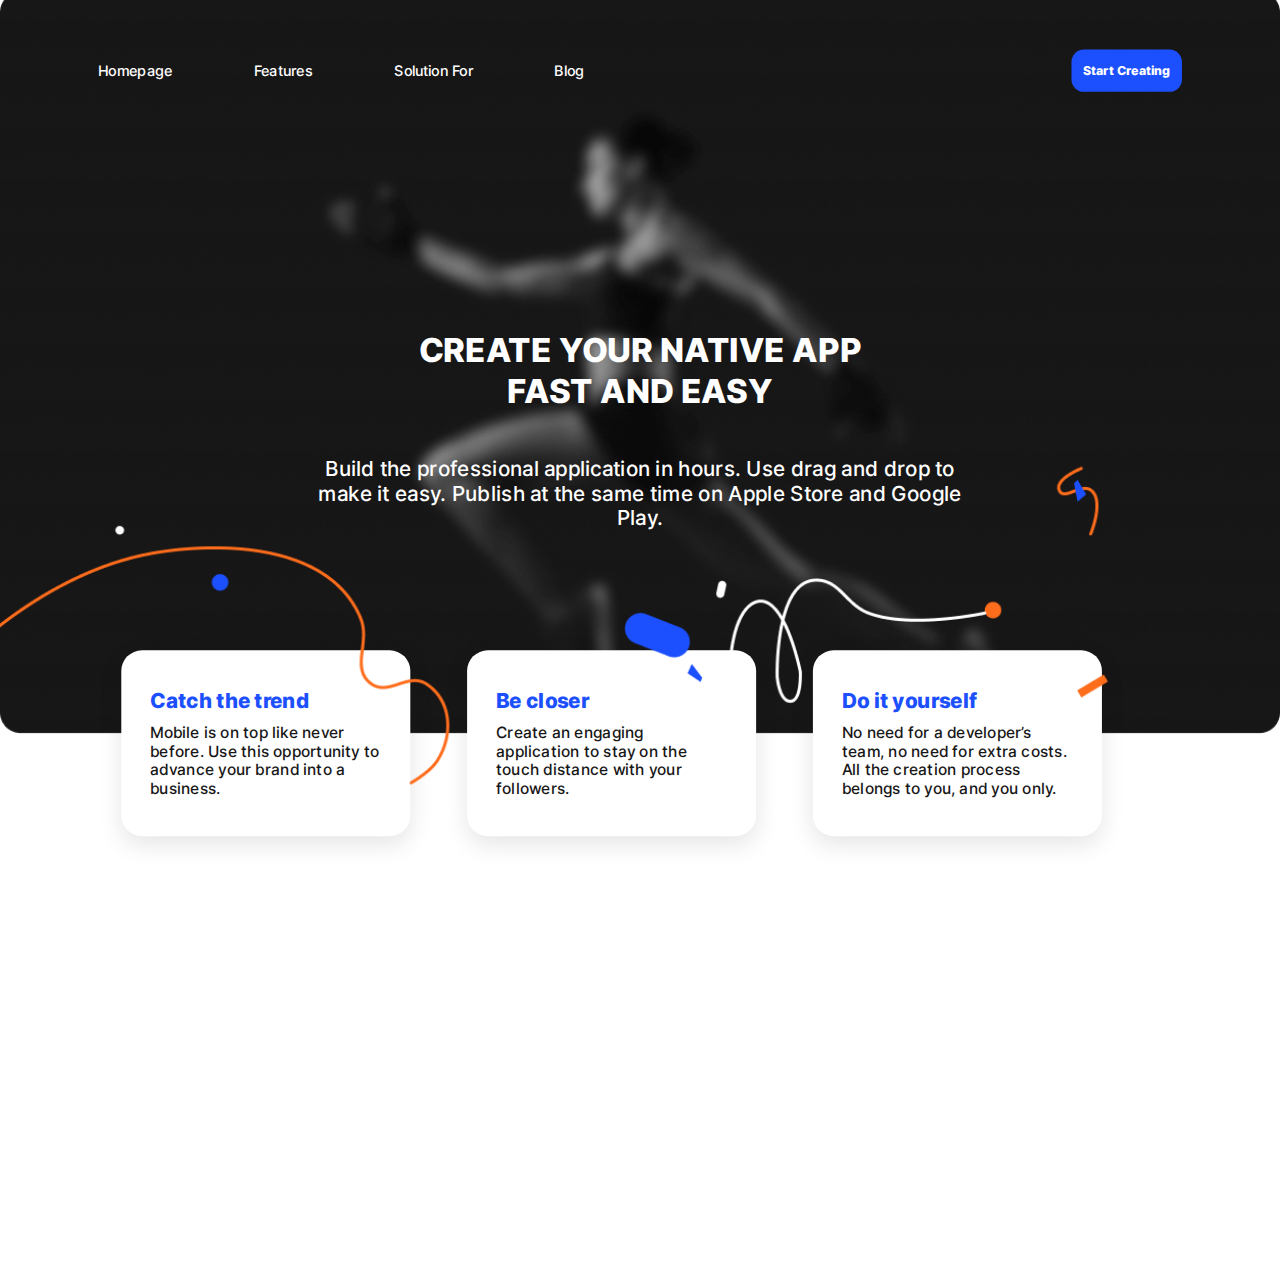
==== appBuilder.html @ da3febc2 "sss" ====
<!DOCTYPE html>
<html lang="en">
<head>
    <meta charset="UTF-8">
    <meta http-equiv="X-UA-Compatible" content="IE=edge">
    <meta name="viewport" content="initial-scale=1, maximum-scale=1, user-scalable=no">
    <link rel="stylesheet" href="style/reset.css">
    <link rel="stylesheet" href="style/style.css">
    <title>Create your presence</title>
</head>
<body class="body">
    <div class="wrapper">
        <header class="headerBuilder">
            <ul>
                <li>
                    <a href="#">Homepage</a>
                </li>
                <li>
                    <a href="#">Features</a>
                </li>
                <li>
                    <a href="#">Solution For</a>
                </li>
                <li>
                    <a href="#">Blog</a>
                </li>
            </ul>
            <button>Start Creating</button>
        </header><!--Hader-->

        <div class="bunnerBuilder">
            <div class="wrapperContainer">
                <h1>Create your native app fast and easy</h1>
                <p>Build the professional application in hours. Use drag and drop to make it easy. Publish at the same time on Apple Store and Google Play.</p>
                <div class="bunnerPosition">
                        <div class="bunnerPositionContainer">
                            <h3>Catch the trend</h3>
                            <p>Mobile is on top like never before. Use this opportunity to advance your brand into
                            a business.</p>
                        </div>

                        <div class="bunnerPositionContainer">
                            <h3>Be closer</h3>
                            <p>Create an engaging application to stay on the touch distance with your followers.</p>
                        </div>

                        <div class="bunnerPositionContainer">
                            <h3>Do it yourself</h3>
                            <p>No need for a developer’s team, no need for extra costs. All the creation process belongs to you, and you only.</p>
                        </div>
                </div>
            </div>
        </div><!--Bunner-->

    </div>


    <script src="https://cdnjs.cloudflare.com/ajax/libs/jquery/3.6.0/jquery.min.js" ></script>
    <script>
        if ($(window).width() > 768) {
            $(window).resize(function () {
                calculateNewScale();
            });
            calculateNewScale();
            function calculateNewScale() {
                var percentageOn1 = $(window).width() / 1240;
                $(".wrapper").css({
                    "-moz-transform": "scale(" + percentageOn1 + ")",
                    "-webkit-transform": "scale(" + percentageOn1 + ")",
                    transform: "scale(" + percentageOn1 + ")",
                    "transform-origin": "left top",
                });
            }
        }

        if ($(window).width() < 768) {
        $(window).resize(function () {
            calculateNewScale();
        });
        calculateNewScale();
        function calculateNewScale() {
            var percentageOn1 = $(window).width() / 768;
            $(".wrapper").css({
                "-moz-transform": "scale(" + percentageOn1 + ")",
                "-webkit-transform": "scale(" + percentageOn1 + ")",
                transform: "scale(" + percentageOn1 + ")",
                "transform-origin": "left top",
            });
        }
        }
    </script>
</body>
</html>
---- style/style.css ----
@font-face {
  font-family: "Inter-Regular";
  src: url("../fonts/Inter-Regular.woff") format("woff"), url("../fonts/Inter-Regular.woff2") format("woff2"), url("../fonts/Inter-Regular.otf") format("opentype");
  font-weight: 400;
  font-style: normal;
}
@font-face {
  font-family: "Inter-Medium";
  src: url("../fonts/Inter-Medium.woff") format("woff"), url("../fonts/Inter-Medium.woff2") format("woff2"), url("../fonts/Inter-Medium.otf") format("opentype");
  font-weight: 500;
  font-style: normal;
}
@font-face {
  font-family: "Inter-ExtraBold";
  src: url("../fonts/Inter-ExtraBold.woff") format("woff"), url("../fonts/Inter-ExtraBold.woff2") format("woff2"), url("../fonts/Inter-ExtraBold.otf") format("opentype");
  font-weight: 800;
  font-style: normal;
}
.bodyActive {
  overflow: hidden;
}

.wrapper {
  width: 1240px;
  height: 1240px;
  position: relative;
}
@media (max-width: 768px) {
  .wrapper {
    width: 768px;
    height: 768px;
  }
  .wrapper .wrapperContainer {
    max-width: 90%;
    margin: 0 auto;
  }
}

.wrapperContainer {
  max-width: 1050px;
  margin: 0 auto;
}

.footer {
  padding: 25px 0;
  width: 100%;
  background: #DFE6FF;
  border-radius: 24px;
  box-sizing: border-box;
}
.footer ul {
  display: flex;
  align-items: center;
}
.footer ul li {
  margin-right: 79px;
}
.footer ul li a {
  font-family: "Inter-Medium";
  font-size: 14px;
  line-height: 17px;
  color: #181717;
  text-decoration: none;
}

@media (max-width: 768px) {
  .footer ul li {
    margin-right: 30px;
  }
  .footer ul li a {
    font-size: 32px;
    line-height: 39px;
  }
}
@media (max-width: 576px) {
  .footer {
    height: 100px;
    padding: 16px;
  }
}
header {
  position: absolute;
  top: 48px;
  left: 50%;
  transform: translateX(-50%);
  display: flex;
  align-items: center;
  justify-content: space-between;
  z-index: 20;
  width: 1050px;
  max-width: 1050px;
  min-width: 1050px;
}
header ul {
  display: flex;
  align-items: center;
}
header ul li {
  margin-right: 79px;
}
header ul li:nth-last-child(1) {
  margin-right: 0;
}
header ul li a {
  font-family: "Inter-Medium";
  font-size: 14px;
  line-height: 17px;
  color: #FFFFFF;
  text-decoration: none;
}
header button {
  font-family: "Inter-ExtraBold";
  font-size: 12px;
  line-height: 15px;
  color: #FFFFFF;
  background: #1C50FE;
  border-radius: 12px;
  padding: 13px 11px;
  border: none;
}

@media (max-width: 768px) {
  header {
    width: 100%;
    max-width: 90%;
    min-width: 90%;
  }
  header ul li {
    margin-right: 20px;
  }
  header ul li a {
    font-size: 22px;
    line-height: 25px;
  }
}
@media (max-width: 576px) {
  header button {
    font-size: 28px;
    line-height: 32px;
  }
}
.bunner {
  padding: 205px 0 130px 0;
  box-sizing: border-box;
  background: linear-gradient(180deg, rgb(24, 23, 23) 42.47%, #1C50FE 100%);
  border-radius: 0 0 20px 20px;
  position: relative;
}
.bunner .wrapperContainer {
  display: flex;
  align-items: center;
  justify-content: space-between;
  position: relative;
  z-index: 2;
}
.bunner::after {
  content: "";
  background: url(../img/Frame.png);
  background-size: contain;
  background-repeat: no-repeat;
  background-position: center;
  position: absolute;
  top: 157px;
  left: 0px;
  width: 100%;
  height: 80%;
  z-index: 1;
}

h1 {
  font-family: "Inter-ExtraBold";
  font-size: 32px;
  line-height: 39px;
  text-transform: uppercase;
  color: #FFFFFF;
  margin-bottom: 40px;
}

.bunnerLeft {
  width: 100%;
}
.bunnerLeft p {
  font-family: "Inter-Regular";
  font-size: 20px;
  line-height: 24px;
  color: #FFFFFF;
}

.bunnerRight {
  width: 40%;
}

.bunnerRightContainer {
  position: relative;
  border: 2px solid #FFFFFF;
  border-radius: 20px;
  left: -100px;
}
.bunnerRightContainer .containerDesctop {
  height: 100%;
  width: 433px;
}
.bunnerRightContainer .containerDesctop img {
  max-width: 100%;
  min-width: 100%;
  border-radius: 40px;
}
.bunnerRightContainer .containerDesctop .live {
  position: absolute;
  top: 19px;
  left: 28px;
  background: #1C50FE;
  border: 2px solid #FFFFFF;
  border-radius: 18px;
  padding: 8px 10px;
  display: flex;
  align-items: center;
  font-family: "Inter-Medium";
  font-size: 10px;
  line-height: 12px;
  color: #FFFFFF;
}
.bunnerRightContainer .containerDesctop .live span {
  display: flex;
  width: 8px;
  height: 8px;
  border-radius: 50%;
  background: #FFFFFF;
  cursor: pointer;
  box-shadow: 0 0 0 rgba(255, 255, 255, 0.9);
  -webkit-animation: pulse 2s infinite;
          animation: pulse 2s infinite;
  margin-right: 10px;
}
.bunnerRightContainer .containerDesctop::after {
  content: "";
  position: absolute;
  left: -5%;
  bottom: -5px;
  width: 467px;
  height: 10px;
  background: #FFFFFF;
  border-radius: 20px;
  display: flex;
}

@-webkit-keyframes pulse {
  0% {
    -webkit-box-shadow: 0 0 0 0 rgba(255, 255, 255, 0.9);
  }
  70% {
    -webkit-box-shadow: 0 0 0 10px rgba(255, 255, 255, 0);
  }
  100% {
    -webkit-box-shadow: 0 0 0 0 rgba(255, 255, 255, 0);
  }
}
@keyframes pulse {
  0% {
    box-shadow: 0 0 0 0 rgba(255, 255, 255, 0.9);
  }
  70% {
    box-shadow: 0 0 0 10px rgba(255, 255, 255, 0);
  }
  100% {
    box-shadow: 0 0 0 0 rgba(255, 255, 255, 0);
  }
}
.containerMobile {
  border-radius: 18px;
  position: absolute;
  bottom: -3vh;
  right: -2%;
}
.containerMobile img {
  width: 78px;
  height: 167px;
  border: 2px solid #FFFFFF;
  border-radius: 10px;
}
.containerMobile .live {
  position: absolute;
  top: 5px;
  left: 50%;
  transform: translateX(-50%);
  background: #1C50FE;
  border: 1px solid #FFFFFF;
  border-radius: 8px;
  padding: 3px 4px;
  display: flex;
  align-items: center;
  font-family: "Inter-Medium";
  font-size: 5px;
  line-height: 6px;
  color: #FFFFFF;
}
.containerMobile .live span {
  display: flex;
  width: 3px;
  height: 3px;
  border-radius: 50%;
  background: #FFFFFF;
  cursor: pointer;
  box-shadow: 0 0 0 rgba(255, 255, 255, 0.9);
  -webkit-animation: pulse 2s infinite;
          animation: pulse 2s infinite;
  margin-right: 5px;
}

@media (max-width: 768px) {
  .bunner {
    padding: 150px 0 150px 0;
  }
  .bunner .wrapperContainer {
    flex-direction: column;
  }
  .bunner .wrapperContainer .bunnerLeft {
    text-align: center;
    display: flex;
    flex-direction: column;
    align-items: center;
  }
  .bunner .wrapperContainer .bunnerLeft p {
    width: 80%;
  }
  h1 {
    width: 80%;
    text-align: center;
  }
  .bunnerRightContainer {
    top: 50px;
    left: 0;
  }
}
@media (max-width: 576px) {
  .containerMobile {
    bottom: -2vh;
    right: -4%;
  }
  .containerMobile img {
    max-width: 100%;
    min-width: 100%;
  }
  h1 {
    font-size: 40px;
  }
  .containerDesctop .live {
    font-size: 14px;
    padding: 10px;
  }
  .containerDesctop .live span {
    margin-right: 10px;
  }
}
.AppWeb {
  display: flex;
  align-items: flex-start;
  position: relative;
  top: -20px;
  z-index: -1;
  height: 600px;
}
.AppWeb .AppWebLeft {
  width: 50%;
  position: relative;
}
.AppWeb .AppWebLeft img {
  height: 900px;
  max-width: 100%;
}
.AppWeb .AppWebLeft .live {
  position: absolute;
  top: 34px;
  right: 39px;
  background: #1C50FE;
  border: 2px solid #FFFFFF;
  border-radius: 18px;
  padding: 8px 10px;
  display: flex;
  align-items: center;
  font-family: "Inter-Medium";
  font-size: 10px;
  line-height: 12px;
  color: #FFFFFF;
}
.AppWeb .AppWebLeft .live span {
  display: flex;
  width: 8px;
  height: 8px;
  border-radius: 50%;
  background: #FFFFFF;
  cursor: pointer;
  box-shadow: 0 0 0 rgba(255, 255, 255, 0.9);
  -webkit-animation: pulse 2s infinite;
          animation: pulse 2s infinite;
  margin-right: 10px;
}
.AppWeb .AppWebLeft::after {
  content: "";
  position: absolute;
  left: -5%;
  bottom: -5px;
  width: 467px;
  height: 10px;
  background: #FFFFFF;
  border-radius: 20px;
  display: flex;
}
.AppWeb .AppWebRight {
  width: 50%;
  padding: 115px 50px 80px 72px;
  box-sizing: border-box;
  max-width: 100%;
}
.AppWeb .AppWebRight h2 {
  font-family: "Inter-ExtraBold";
  font-size: 32px;
  line-height: 39px;
  text-transform: uppercase;
  color: #000000;
  margin-bottom: 50px;
}
.AppWeb .AppWebRight .AppWebRightContainer h3 {
  font-family: "Inter-ExtraBold";
  color: #1C50FE;
  font-size: 20px;
  line-height: 24px;
  margin-bottom: 0;
}
.AppWeb .AppWebRight .AppWebRightContainer p {
  font-family: "Inter-Medium";
  font-size: 15px;
  line-height: 18px;
  margin-bottom: 40px;
}

@media (max-width: 768px) {
  .AppWebLeft {
    display: none;
  }
  .AppWebRight {
    background: url(../img/AppWebImg.png);
    background-repeat: no-repeat;
    background-size: cover;
    background-position: top;
    width: 100% !important;
    padding-bottom: 100px;
  }
  .AppWebRight h2 {
    color: #fff;
  }
  .AppWebRightContainer {
    background: rgba(255, 255, 255, 0.5);
    padding: 16px;
    border-radius: 36px;
    margin: 0 auto 50px auto;
  }
  .AppWeb {
    height: -webkit-max-content;
    height: -moz-max-content;
    height: max-content;
  }
}
@media (max-width: 576px) {
  .AppWeb .AppWebLeft {
    height: 100%;
    min-height: 100%;
    opacity: 1;
  }
  .AppWeb .AppWebRight {
    padding: 100px 2vw 100px 2vw;
  }
  .AppWeb .AppWebRight h2 {
    font-size: 30px;
    line-height: 35px;
    color: #fff;
  }
  .AppWeb .AppWebRight .AppWebRightContainer h3 {
    font-size: 28px;
    line-height: 32px;
  }
  .AppWeb .AppWebRight .AppWebRightContainer p {
    font-size: 20px;
    line-height: 24px;
    color: #fff;
  }
}
.offerAudience {
  background: linear-gradient(90deg, #181717 41.9%, #1C50FE 102.81%);
  border-radius: 20px;
  position: relative;
  z-index: 1;
  padding: 74px 0 81px 0;
  box-sizing: border-box;
  margin-bottom: 73px;
}
.offerAudience .wrapperContainer {
  display: flex;
  flex-direction: column;
  align-items: center;
}
.offerAudience .whiteTittle {
  font-family: "Inter-ExtraBold";
  font-size: 32px;
  line-height: 39px;
  text-align: center;
  text-transform: uppercase;
  color: #FFFFFF;
  margin-bottom: 20px;
  max-width: 40%;
}

.offerAudienceContainer {
  display: flex;
  align-items: center;
  justify-content: space-between;
  flex-wrap: wrap;
  max-width: 905px;
  margin-bottom: 32px;
}
.offerAudienceContainer .offerAudienceSection {
  max-width: 409px;
  border: 2px solid #FFFFFF;
  filter: drop-shadow(0px 8px 23px rgba(0, 0, 0, 0.1));
  border-radius: 24px;
  padding: 22px 67px 22px 41px;
  box-sizing: border-box;
  margin-bottom: 30px;
  position: relative;
}
.offerAudienceContainer .offerAudienceSection h4 {
  font-family: "Inter-ExtraBold";
  font-size: 20px;
  line-height: 24px;
  text-transform: uppercase;
  color: #FFFFFF;
  margin-bottom: 10px;
}
.offerAudienceContainer .offerAudienceSection p {
  font-family: "Inter-Medium";
  font-size: 15px;
  line-height: 18px;
  color: #FFFFFF;
}
.offerAudienceContainer .offerAudienceSection::after {
  content: "";
  background: url(../img/icon.png);
  background-repeat: no-repeat;
  background-size: contain;
  width: 35px;
  height: 35px;
  position: absolute;
  left: -16px;
  top: 50%;
  transform: translateY(-50%);
}
.offerAudienceContainer .offerAudienceSection:nth-of-type(3) {
  margin-bottom: 0;
}
.offerAudienceContainer .offerAudienceSection:nth-of-type(4) {
  margin-bottom: 0;
}

.offerAudienceBtn {
  background: #1C50FE;
  border-radius: 12px;
  margin: 0 auto;
  padding: 11px 30px;
  font-size: 12px;
  line-height: 15px;
  color: #FFFFFF;
  font-family: "Inter-ExtraBold";
  border: none;
}

@media (max-width: 768px) {
  .offerAudienceContainer {
    flex-direction: column;
  }
  .offerAudienceContainer .offerAudienceSection {
    max-width: 100%;
    min-width: 100%;
  }
  .offerAudience {
    top: -50px;
    margin-bottom: 0;
  }
  .offerAudience .whiteTittle {
    max-width: 80%;
  }
  .offerAudienceContainer .offerAudienceSection:nth-of-type(3) {
    margin-bottom: 30px;
  }
}
@media (max-width: 576px) {
  .offerAudience {
    padding: 50px 25px !important;
  }
  .offerAudience .whiteTittle {
    font-size: 30px;
    line-height: 35px;
  }
  .offerAudienceContainer {
    margin-bottom: 20px;
  }
  .offerAudienceContainer .offerAudienceSection {
    padding: 20px 20px 20px 40px !important;
  }
  .offerAudienceContainer .offerAudienceSection h4 {
    font-size: 28px;
    line-height: 32px;
  }
  .offerAudienceContainer .offerAudienceSection p {
    font-size: 20px;
    line-height: 24px;
  }
  .offerAudienceBtn {
    padding: 23px;
    font-size: 25px;
    line-height: 30px;
  }
  .offerAudienceContainer .offerAudienceSection::after {
    width: 30px;
    height: 30px;
    left: -15px;
  }
}
.features h2 {
  font-family: "Inter-ExtraBold";
  font-size: 32px;
  line-height: 39px;
  text-transform: uppercase;
  color: #000000;
  margin-bottom: 10px;
}

.featuresContainer {
  display: flex;
  align-items: flex-start;
  justify-content: space-between;
  height: 480px;
}

.featuresSection .featuresBlockTop p:nth-of-type(1) {
  font-family: "Inter-ExtraBold";
  font-size: 20px;
  line-height: 24px;
  color: #1C50FE;
}
.featuresSection .featuresBlockTop p:nth-of-type(2) {
  font-family: "Inter-Medium";
  font-size: 15px;
  line-height: 18px;
  color: #181717;
}

.featuresSection1 {
  display: flex;
  flex-direction: column;
  width: 24%;
  margin-right: 20px;
  min-height: 460px;
  height: 100%;
}
.featuresSection1 .featuresBlockTop {
  padding: 14px 9px 14px 11px;
  background: #DFE6FF;
  box-shadow: 0px 8px 23px rgba(0, 0, 0, 0.1);
  border-radius: 24px;
  margin-bottom: 17px;
}
.featuresSection1 .featuresBlockTop p:nth-of-type(1) {
  display: flex;
  align-items: center;
  justify-content: space-between;
}
.featuresSection1 .featuresBlockTop p:nth-of-type(1):after {
  content: "";
  background: url(../img/image1.png);
  background-repeat: no-repeat;
  background-size: contain;
  width: 43px;
  height: 42px;
}
.featuresSection1 .featuresBlockBottom {
  position: relative;
}
.featuresSection1 .featuresBlockBottom img {
  max-width: 100%;
  height: 100%;
  -o-object-fit: cover;
     object-fit: cover;
  border-radius: 24px 24px 0 0;
}
.featuresSection1 .featuresBlockBottom .featuresBlockBottomText {
  padding: 20px 20px 3px 20px;
  background: #FFFFFF;
  box-shadow: 0px 8px 23px rgba(0, 0, 0, 0.1);
  border-radius: 24px;
  position: absolute;
  bottom: -107px;
  left: 0;
  z-index: 1;
}
.featuresSection1 .featuresBlockBottom .featuresBlockBottomText p:nth-of-type(1) {
  font-family: "Inter-ExtraBold";
  font-size: 20px;
  line-height: 24px;
  color: #1C50FE;
  display: flex;
  justify-content: space-between;
  align-items: center;
}
.featuresSection1 .featuresBlockBottom .featuresBlockBottomText p:nth-of-type(1)::after {
  content: "";
  background: url(../img/image2.png);
  background-repeat: no-repeat;
  background-size: contain;
  width: 50px;
  height: 50px;
}
.featuresSection1 .featuresBlockBottom .featuresBlockBottomText p:nth-of-type(2) {
  font-family: "Inter-Medium";
  font-size: 15px;
  line-height: 18px;
  color: #181717;
}

.featuresSection2 {
  display: flex;
  flex-direction: column;
  justify-content: inherit;
  width: 24%;
  margin-right: 20px;
  min-height: 460px;
  height: 100%;
}
.featuresSection2 .featuresBlockBottom {
  position: relative;
  margin-bottom: 17px;
}
.featuresSection2 .featuresBlockBottom img {
  max-width: 100%;
  height: 100%;
  -o-object-fit: cover;
     object-fit: cover;
  border-radius: 24px 24px 0 0;
}
.featuresSection2 .featuresBlockBottom .featuresBlockBottomText {
  padding: 11px 16px;
  background: #FFFFFF;
  box-shadow: 0px 8px 23px rgba(0, 0, 0, 0.1);
  border-radius: 24px;
  position: absolute;
  bottom: -70px;
  left: 0;
  z-index: 1;
}
.featuresSection2 .featuresBlockBottom .featuresBlockBottomText p:nth-of-type(1) {
  font-family: "Inter-ExtraBold";
  font-size: 20px;
  line-height: 24px;
  color: #1C50FE;
  display: flex;
  justify-content: space-between;
  align-items: center;
}
.featuresSection2 .featuresBlockBottom .featuresBlockBottomText p:nth-of-type(1)::after {
  content: "";
  background: url(../img/image3.png);
  background-repeat: no-repeat;
  background-size: contain;
  width: 40px;
  height: 41px;
}
.featuresSection2 .featuresBlockBottom .featuresBlockBottomText p:nth-of-type(2) {
  font-family: "Inter-Medium";
  font-size: 15px;
  line-height: 18px;
  color: #181717;
}
.featuresSection2 .featuresBlockTop {
  padding: 14px 9px 14px 11px;
  background: #DFE6FF;
  box-shadow: 0px 8px 23px rgba(0, 0, 0, 0.1);
  border-radius: 24px;
}
.featuresSection2 .featuresBlockTop p:nth-of-type(1) {
  display: flex;
  align-items: center;
  justify-content: space-between;
}
.featuresSection2 .featuresBlockTop p:nth-of-type(1)::after {
  content: "";
  background: url(../img/image4.png);
  background-repeat: no-repeat;
  background-size: contain;
  width: 33px;
  height: 32px;
}

.featuresSection3 {
  display: flex;
  flex-direction: column;
  justify-content: inherit;
  width: 24%;
  margin-right: 20px;
  min-height: 460px;
  height: 100%;
}
.featuresSection3 .featuresBlockTop:nth-of-type(1) {
  padding: 66px 7px 36px 13px;
  background: #DFE6FF;
  box-shadow: 0px 8px 23px rgba(0, 0, 0, 0.1);
  border-radius: 24px;
}
.featuresSection3 .featuresBlockTop:nth-of-type(1) p {
  display: flex;
  justify-content: space-between;
  align-items: center;
  margin-bottom: 5px;
}
.featuresSection3 .featuresBlockTop:nth-of-type(1) p:nth-of-type(1)::after {
  content: "";
  background: url(../img/image5.png);
  background-repeat: no-repeat;
  background-size: contain;
  width: 39px;
  height: 39px;
}
.featuresSection3 .featuresBlockTop:nth-of-type(2) {
  padding: 69px 5px 70px 15px;
  background: #FFFFFF;
  box-shadow: 0px 8px 23px rgba(0, 0, 0, 0.1);
  border-radius: 24px;
}
.featuresSection3 .featuresBlockTop:nth-of-type(2) p {
  display: flex;
  justify-content: space-between;
  align-items: center;
  margin-bottom: 5px;
}
.featuresSection3 .featuresBlockTop:nth-of-type(2) p:nth-of-type(1)::after {
  content: "";
  background: url(../img/image6.png);
  background-repeat: no-repeat;
  background-size: contain;
  width: 40px;
  height: 41px;
}

.featuresSection4 {
  display: flex;
  flex-direction: column;
  justify-content: inherit;
  width: 24%;
  margin-right: 20px;
  min-height: 460px;
  height: 100%;
}
.featuresSection4 .featuresBlockBottom {
  position: relative;
  min-height: 460px;
  margin-bottom: 17px;
}
.featuresSection4 .featuresBlockBottom img {
  min-height: 360px;
  max-width: 100%;
  height: 100%;
  -o-object-fit: cover;
     object-fit: cover;
  border-radius: 24px 24px 0 0;
}
.featuresSection4 .featuresBlockBottom .featuresBlockBottomText {
  padding: 53px 23px 50px 30px;
  background: #FFFFFF;
  box-shadow: 0px 8px 23px rgba(0, 0, 0, 0.1);
  border-radius: 24px;
  position: absolute;
  bottom: -20px;
  left: 0;
  z-index: 1;
}
.featuresSection4 .featuresBlockBottom .featuresBlockBottomText p:nth-of-type(1) {
  font-family: "Inter-ExtraBold";
  font-size: 20px;
  line-height: 24px;
  color: #1C50FE;
  display: flex;
  justify-content: space-between;
  align-items: center;
}
.featuresSection4 .featuresBlockBottom .featuresBlockBottomText p:nth-of-type(1)::after {
  content: "";
  background: url(../img/image7.png);
  background-repeat: no-repeat;
  background-size: contain;
  width: 38px;
  height: 38px;
}
.featuresSection4 .featuresBlockBottom .featuresBlockBottomText p:nth-of-type(2) {
  font-family: "Inter-Medium";
  font-size: 15px;
  line-height: 18px;
  color: #181717;
}

@media (max-width: 768px) {
  .featuresContainer {
    flex-wrap: wrap;
    height: 100%;
  }
  .featuresContainer .featuresSection {
    width: 45%;
  }
  .featuresContainer .featuresSection1 .featuresBlockBottom .featuresBlockBottomText {
    bottom: -30px;
  }
  .featuresContainer .featuresSection1 .featuresBlockBottom img {
    border-radius: 24px;
  }
  .featuresContainer .featuresSection2 .featuresBlockBottom .featuresBlockBottomText {
    bottom: 0;
  }
  .featuresContainer .featuresSection2 .featuresBlockBottom img {
    border-radius: 24px;
  }
  .featuresContainer .featuresSection2 {
    min-height: 420px;
  }
  .featuresContainer .featuresSection4 .featuresBlockBottom .featuresBlockBottomText {
    bottom: 0px;
  }
  .featuresContainer .featuresSection4 .featuresBlockBottom img {
    border-radius: 24px;
  }
}
.community {
  margin-top: 83px;
  margin-bottom: 80px;
}
.community .wrapperContainer {
  display: flex;
  align-items: center;
}
.community .wrapperContainer .communityLeft {
  width: 591px;
  background: url(../img/img.png);
  background-repeat: no-repeat;
  background-size: cover;
  background-position: center;
  height: 405px;
  position: relative;
  border-radius: 24px;
  margin-right: 90px;
}
.community .wrapperContainer .communityLeft::after {
  content: "";
  border-radius: 24px;
  background: rgba(28, 80, 254, 0.5);
  position: absolute;
  left: 0;
  right: 0;
  top: 0;
  bottom: 0;
  width: 100%;
  height: 100%;
  z-index: 0;
}
.community .wrapperContainer .communityLeft img {
  position: absolute;
  width: 140px;
  height: 305px;
  border: 3px solid #FFFFFF;
  border-radius: 20px;
  z-index: 1;
}
.community .wrapperContainer .communityLeft img:nth-of-type(1) {
  left: 133px;
  bottom: 25px;
}
.community .wrapperContainer .communityLeft img:nth-of-type(2) {
  left: 310px;
  bottom: 80px;
}

.communityRight {
  width: 369px;
  display: flex;
  flex-direction: column;
  align-items: center;
}
.communityRight .tittleBlue {
  font-family: "Inter-ExtraBold";
  font-size: 32px;
  line-height: 39px;
  text-transform: uppercase;
  color: #1C50FE;
  margin-bottom: 32px;
  text-align: center;
}
.communityRight p {
  font-family: "Inter-Medium";
  background: #DFE6FF;
  box-shadow: 0px 8px 23px rgba(0, 0, 0, 0.1);
  border-radius: 24px;
  font-size: 15px;
  line-height: 18px;
  color: #181717;
  padding: 20px;
}
.communityRight p:nth-of-type(1) {
  margin-bottom: 15px;
}
.communityRight button {
  margin-top: 34px;
  font-family: "Inter-ExtraBold";
  background: #1C50FE;
  border-radius: 12px;
  padding: 13px 25px;
  font-size: 12px;
  line-height: 15px;
  color: #FFFFFF;
  border: none;
}

@media (max-width: 768px) {
  .community {
    flex-direction: column;
  }
  .communityLeft {
    width: 100% !important;
    margin-right: 15px;
  }
  .communityRight {
    width: 100%;
  }
  .community .wrapperContainer .communityLeft img {
    width: 100px;
    height: 200px;
  }
  .community .wrapperContainer .communityLeft img:nth-of-type(1) {
    left: 15px;
    bottom: 25px;
  }
  .community .wrapperContainer .communityLeft img:nth-of-type(2) {
    left: 180px;
    bottom: 175px;
  }
}
@media (max-width: 576px) {
  .community {
    padding: 0 16px !important;
  }
  .community .wrapperContainer {
    flex-direction: column;
  }
  .communityRight {
    margin: 50px 0 0 0 !important;
    padding: 0 16px;
    box-sizing: border-box;
  }
  .communityRight .tittleBlue {
    font-size: 30px;
    line-height: 35px;
  }
  .communityRight p {
    font-size: 20px;
    width: 90%;
  }
  .communityRight button {
    padding: 23px;
    font-size: 25px;
    line-height: 30px;
  }
  .community {
    margin-top: 30px;
    margin-bottom: 0;
  }
  .community .communityLeft {
    height: 300px !important;
    margin-bottom: 0;
    margin-right: 0 !important;
  }
  .community .communityLeft img {
    height: 100%;
    width: 100%;
    -o-object-fit: cover;
       object-fit: cover;
    border: none;
  }
  .community .communityLeft img:nth-of-type(1) {
    left: 200px !important;
    top: 50%;
    width: 115px;
    height: 250px;
    bottom: auto !important;
    transform: translateY(-50%);
  }
  .community .communityLeft img:nth-of-type(2) {
    right: 160px !important;
    top: 50%;
    width: 115px;
    height: 250px;
    bottom: auto !important;
    left: auto !important;
    transform: translateY(-50%);
  }
}
.whoUsing {
  padding: 69px 83px;
  background: linear-gradient(180deg, rgb(24, 23, 23) 42.47%, #1C50FE 100%);
  border-radius: 20px;
}
.whoUsing .wrapperContainer {
  display: flex;
  flex-direction: column;
  align-items: center;
}
.whoUsing .wrapperContainer .tittleWhite {
  font-family: "Inter-ExtraBold";
  font-size: 32px;
  line-height: 39px;
  text-align: center;
  text-transform: uppercase;
  color: #FFFFFF;
  margin-bottom: 20px;
}
.whoUsing .wrapperContainer p {
  font-family: "Inter-Regular";
  font-size: 20px;
  line-height: 24px;
  text-align: center;
  color: #FFFFFF;
  width: 50%;
}

.whoUsingContainer {
  margin-top: 30px;
}
.whoUsingContainer .whoUsingSection:nth-of-type(3) .whoUsingSectionText {
  border: none;
}

.whoUsingContainer {
  display: flex;
  max-width: 100%;
  align-items: baseline;
  justify-content: space-between;
}
.whoUsingContainer .whoUsingSection {
  width: 32%;
}
.whoUsingContainer .whoUsingSection .whoUsingSectionText {
  border-right: 2px solid #FFFFFF;
  display: flex;
  flex-direction: column;
  align-items: flex-start;
  width: 93%;
}
.whoUsingContainer .whoUsingSection img {
  max-width: 276px;
  width: 100%;
  border-radius: 12px;
  margin-bottom: 20px;
}
.whoUsingContainer .whoUsingSection h5 {
  font-family: "Inter-ExtraBold";
  padding-left: 10px;
  font-size: 20px;
  line-height: 24px;
  color: #FFFFFF;
  margin-bottom: 10px;
}
.whoUsingContainer .whoUsingSection p {
  font-family: "Inter-Medium";
  padding-left: 10px;
  font-size: 15px;
  line-height: 18px;
  color: #FFFFFF;
  text-align: left;
  width: 80%;
}

@media (max-width: 768px) {
  .whoUsing {
    padding: 50px 0;
  }
  .whoUsingContainer {
    flex-direction: column;
  }
  .whoUsingContainer .whoUsingSection {
    width: 100%;
    margin-bottom: 32px;
  }
  .whoUsing .wrapperContainer p {
    width: 80%;
  }
  .whoUsingContainer .whoUsingSection {
    text-align: center;
  }
  .whoUsingContainer .whoUsingSection .whoUsingSectionText {
    width: 100%;
    text-align: center;
    align-items: center;
    border-right: none;
  }
}
@media (max-width: 576px) {
  .whoUsing {
    margin-top: 50px;
    padding: 50px 16px;
  }
  .whoUsing .tittleWhite {
    font-size: 30px;
    line-height: 35px;
  }
  .whoUsing > p {
    width: 100%;
    font-size: 20px;
    line-height: 24px;
    margin-bottom: 32px;
  }
  .whoUsing .whoUsingContainer {
    flex-direction: column;
    width: 100%;
  }
  .whoUsing .whoUsingContainer .whoUsingSection {
    width: 100%;
    margin-bottom: 32px;
  }
  .whoUsing .whoUsingContainer .whoUsingSection img {
    max-width: 100%;
    margin-bottom: 16px;
  }
  .whoUsing .whoUsingContainer .whoUsingSection .whoUsingSectionText h5 {
    padding-left: 0;
    font-size: 25px;
    line-height: 30px;
  }
  .whoUsing .whoUsingContainer .whoUsingSection .whoUsingSectionText p {
    padding-left: 0;
    font-size: 16px;
    line-height: 18px;
  }
  .whoUsing .whoUsingContainer .whoUsingSection .whoUsingSectionText h5 {
    font-size: 28px;
    line-height: 32px;
  }
  .whoUsing .whoUsingContainer .whoUsingSection .whoUsingSectionText p {
    font-size: 20px;
    line-height: 24px;
    width: 100%;
    text-align: center;
  }
}
.started {
  display: flex;
  align-items: center;
  width: 100%;
  max-width: 100%;
  overflow: hidden;
  background: linear-gradient(180deg, #FFFFFF 0%, #FFFFFF 100%);
  border-radius: 20px;
  box-shadow: -1px 3px 36px -8px rgba(0, 0, 0, 0.3);
  position: relative;
}

.startedLeft {
  display: flex;
  flex-direction: column;
  padding: 209px 0 177px 93px;
  width: 50%;
  box-sizing: border-box;
  position: relative;
  z-index: 2;
}
.startedLeft h2 {
  font-family: "Inter-ExtraBold";
  font-size: 32px;
  line-height: 39px;
  text-transform: uppercase;
  color: #1C50FE;
  margin-bottom: 20px;
}
.startedLeft p {
  font-size: 20px;
  line-height: 24px;
  color: #181717;
  font-family: "Inter-Regular";
  margin-bottom: 20px;
}
.startedLeft button {
  font-family: "Inter-ExtraBold";
  font-size: 12px;
  line-height: 15px;
  color: #FFFFFF;
  background: #1C50FE;
  border-radius: 12px;
  padding: 13px 11px;
  border: none;
  width: -webkit-max-content;
  width: -moz-max-content;
  width: max-content;
}

.startedRight {
  width: 50%;
  min-height: 100%;
  position: relative;
  position: absolute;
  bottom: 0;
  left: 0;
  z-index: 1;
}
.startedRight img {
  -o-object-fit: cover;
     object-fit: cover;
  -o-object-position: center;
     object-position: center;
}

@media (max-width: 768px) {
  .startedLeft {
    padding: 100px 0 100px 30px;
    width: 100%;
  }
  .startedRight {
    left: -50%;
    opacity: 0.5;
  }
}
@media (max-width: 576px) {
  .startedLeft {
    padding: 100px 16px;
  }
  .startedLeft h2 {
    font-size: 30px;
    line-height: 35px;
  }
  .startedLeft p {
    font-size: 16px;
    line-height: 18px;
  }
  .startedBtn {
    padding: 16px !important;
    font-size: 25px !important;
    line-height: 30px !important;
  }
}
.blogHeader {
  background: transparent;
}
.blogHeader .wrapperContainer {
  display: flex;
  align-items: center;
  justify-content: space-between;
  position: absolute;
  left: 50%;
  top: 27px;
  transform: translateX(-50%);
  width: 100%;
}
.blogHeader .wrapperContainer ul {
  display: flex;
}
.blogHeader .wrapperContainer ul li {
  margin-right: 65px;
}
.blogHeader .wrapperContainer ul li:nth-last-child(1) {
  margin-right: 0;
}
.blogHeader .wrapperContainer ul li a {
  font-family: "Inter-Regular";
  font-size: 20px;
  line-height: 24px;
  color: #FFFFFF;
  text-decoration: none;
}
.blogHeader .wrapperContainer button {
  font-family: "Inter-Medium";
  font-size: 20px;
  line-height: 24px;
  color: #F5F2E1;
  background: #181717;
  border-radius: 12px;
  padding: 12px;
  border: none;
}

.blogBunner {
  background: #1C50FE;
  padding-top: 140px;
  padding-bottom: 75px;
}
.blogBunner .wrapperContainer {
  display: flex;
  flex-direction: column;
}
.blogBunner .wrapperContainer .blogBunnerTop {
  display: flex;
}
.blogBunner .wrapperContainer .blogBunnerTop .blogBunnerTittle {
  width: 49%;
  margin-right: 27px;
  display: flex;
  flex-direction: column;
}
.blogBunner .wrapperContainer .blogBunnerTop > img {
  width: 49%;
  max-width: 100%;
}

.blogBunnerTittle {
  display: flex;
  flex-direction: column;
}
.blogBunnerTittle h1 {
  font-family: "Inter-ExtraBold";
  font-size: 55px;
  line-height: 99%;
  text-transform: uppercase;
  color: #DFE6FF;
}
.blogBunnerTittle p {
  font-family: "Inter-Regular";
  font-size: 20px;
  line-height: 24px;
  color: #FFFFFF;
  margin-bottom: 22px;
}
.blogBunnerTittle .blogBunnerTittleContainer {
  display: flex;
  align-items: center;
}
.blogBunnerTittle .blogBunnerTittleContainer p {
  font-family: "Inter-Medium";
  font-size: 15px;
  line-height: 18px;
  color: #FFFFFF;
  margin-bottom: 0;
}
.blogBunnerTittle .blogBunnerTittleContainer p:nth-of-type(2) {
  margin-left: auto;
}

.chat {
  border: none;
  background: transparent;
  font-size: 15px;
  line-height: 18px;
  color: #FFFFFF;
  display: flex;
  align-items: center;
  margin-left: 10px;
}
.chat::before {
  content: "";
  background: url(../../img/chat.png);
  background-repeat: no-repeat;
  background-size: contain;
  background-position: center;
  width: 19px;
  height: 19px;
  display: flex;
  margin-right: 5px;
}

.blogBunnerBottom {
  display: flex;
  align-items: center;
  margin-top: 57px;
}
.blogBunnerBottom p {
  font-family: "Inter-Medium";
  font-size: 20px;
  line-height: 24px;
  color: #DFE6FF;
  margin-right: 150px;
  padding: 10px 0 10px 10px;
  border-left: 2px solid #DFE6FF;
  width: 5%;
}

.blogBunnerBottomContainerBtn button {
  font-family: "Inter-Medium";
  font-size: 20px;
  line-height: 24px;
  color: #FFFFFF;
  border: 2px solid #FFFFFF;
  border-radius: 12px;
  padding: 12px 26px;
  margin-right: 18px;
  background: transparent;
}
.blogBunnerBottomContainerBtn button:nth-last-child(1) {
  margin-right: 0;
}
.blogBunnerBottomContainerBtn button:hover {
  background: #181717;
  border: 2px solid #181717;
}

@media (max-width: 768px) {
  .blogBunner {
    padding: 150px 0 150px 0;
  }
  .blogBunner .wrapperContainer .blogBunnerTop {
    flex-direction: column;
  }
  .blogBunner .wrapperContainer .blogBunnerTop .blogBunnerTittle {
    width: 100%;
    margin-right: 0;
    align-items: center;
  }
  .blogBunner .wrapperContainer .blogBunnerTop .blogBunnerTittle .blogBunnerTittleContainer {
    width: 100%;
    align-items: flex-start;
  }
  .blogBunner .wrapperContainer .blogBunnerTop img {
    margin-top: 30px;
    width: 100%;
    max-width: 100%;
  }
  h1 {
    font-size: 40px;
    line-height: 45px;
  }
  .blogBunnerBottom {
    flex-direction: column;
    align-items: flex-start;
  }
  .blogBunnerBottom p {
    width: 100%;
  }
  .blogBunnerBottomContainerBtn {
    margin-top: 30px;
  }
  .blogBunnerBottomContainerBtn button {
    margin-right: 10px;
    margin-bottom: 10px;
  }
}
.technology {
  margin-top: 75px;
}
.technology .wrapperContainer {
  display: flex;
  flex-direction: column;
}

.tourism {
  margin-top: 140px;
}

.technologyTittleContainer {
  display: flex;
  justify-content: space-between;
  align-items: flex-end;
}
.technologyTittleContainer h2 {
  font-family: "Inter-ExtraBold";
  font-size: 61px;
  line-height: 99%;
  text-transform: uppercase;
  color: #1C50FE;
}
.technologyTittleContainer button {
  font-family: "Inter-Medium";
  font-size: 20px;
  line-height: 24px;
  color: #181717;
  background: transparent;
  border: none;
  display: flex;
  align-items: center;
}
.technologyTittleContainer button svg {
  margin-left: 5px;
}

.technologyContant {
  margin-top: 40px;
  display: flex;
}

.technologyConatiner {
  width: 349px;
  margin-right: 43px;
}
.technologyConatiner:nth-last-child(1) {
  margin-right: 0;
}
.technologyConatiner img {
  max-width: 100%;
  margin-bottom: 30px;
}
.technologyConatiner h3 {
  font-family: "Inter-ExtraBold";
  font-size: 25px;
  line-height: 30px;
  color: #181717;
  margin-bottom: 20px;
}
.technologyConatiner p {
  font-family: "Inter-Regular";
  font-size: 20px;
  line-height: 24px;
  color: #181717;
}

.technologyConatinerText {
  margin-top: 30px;
}
.technologyConatinerText p {
  font-family: "Inter-Medium";
  font-size: 15px;
  line-height: 18px;
  color: #181717;
  margin-bottom: 10px;
}
.technologyConatinerText .chat {
  color: #181717;
  margin-left: 0;
}

@media (max-width: 768px) {
  .technologyTittleContainer h2 {
    font-size: 40px;
  }
  .technologyContant {
    flex-wrap: wrap;
    justify-content: space-between;
  }
  .technologyConatiner {
    width: 48%;
    margin-right: 0;
    margin-bottom: 30px;
  }
}
.blogForm {
  background: #DFE6FF;
  padding: 75px 0;
  margin-top: 70px;
}
.blogForm .wrapperContainer {
  max-width: 666px;
  margin: 0 auto 0 auto;
}
.blogForm .wrapperContainer h2 {
  font-family: "Inter-ExtraBold";
  font-size: 61px;
  line-height: 99%;
  text-align: center;
  text-transform: uppercase;
  color: #181717;
  margin-bottom: 40px;
}

.blogForm .wrapperContainer form {
  width: 100%;
  display: flex;
  position: relative;
}
.blogForm .wrapperContainer form input {
  background: #F3F3F1;
  border-radius: 12px;
  height: 52px;
  font-size: 20px;
  line-height: 24px;
  color: #B5B0B0;
  padding-left: 28px;
  border: none;
  width: 100%;
}
.blogForm .wrapperContainer form input:nth-of-type(2) {
  position: absolute;
  top: 0;
  right: 0;
  background: #1C50FE;
  border-radius: 12px;
  width: 210px;
  font-size: 20px;
  line-height: 24px;
  display: flex;
  align-items: center;
  justify-content: center;
  color: #F5F2E1;
  padding-left: 0;
}
.blogForm .wrapperContainer form input::-moz-placeholder {
  font-size: 20px;
  line-height: 24px;
  color: #B5B0B0;
}
.blogForm .wrapperContainer form input:-ms-input-placeholder {
  font-size: 20px;
  line-height: 24px;
  color: #B5B0B0;
}
.blogForm .wrapperContainer form input::placeholder {
  font-size: 20px;
  line-height: 24px;
  color: #B5B0B0;
}

.footerBlog {
  background: #181717;
  padding: 52px 0;
}
.footerBlog ul {
  display: flex;
  align-items: center;
}
.footerBlog ul li {
  margin-right: 41px;
}
.footerBlog ul li a {
  font-family: "Inter-Regular";
  font-size: 20px;
  line-height: 24px;
  color: #FFFFFF;
  text-decoration: none;
}

@media (max-width: 768px) {
  .blogForm .wrapperContainer h2 {
    font-size: 40px;
  }
}
.headerBuilder {
  position: absolute;
  top: 48px;
  left: 50%;
  transform: translateX(-50%);
  display: flex;
  align-items: center;
  justify-content: space-between;
  z-index: 20;
  width: 1050px;
  max-width: 1050px;
  min-width: 1050px;
}
.headerBuilder ul {
  display: flex;
  align-items: center;
}
.headerBuilder ul li {
  margin-right: 79px;
}
.headerBuilder ul li:nth-last-child(1) {
  margin-right: 0;
}
.headerBuilder ul li a {
  font-family: "Inter-Medium";
  font-size: 14px;
  line-height: 17px;
  color: #FFFFFF;
  text-decoration: none;
}
.headerBuilder button {
  font-family: "Inter-ExtraBold";
  font-size: 12px;
  line-height: 15px;
  color: #FFFFFF;
  background: #1C50FE;
  border-radius: 12px;
  padding: 13px 11px;
  border: none;
}

.bunnerBuilder {
  background: url(../../img/bunnerBuilder.png);
  background-repeat: no-repeat;
  background-size: cover;
  background-position: center;
  padding: 320px 0 206px 0;
  position: relative;
}
.bunnerBuilder::after {
  content: "";
  background: url(../img/Frame2.png);
  background-size: contain;
  background-repeat: no-repeat;
  background-position: center;
  position: absolute;
  bottom: -40px;
  left: -30px;
  width: 1108px;
  height: 308px;
  z-index: 1;
}
.bunnerBuilder .wrapperContainer {
  display: flex;
  flex-direction: column;
  align-items: center;
}
.bunnerBuilder .wrapperContainer h1 {
  font-family: "Inter-ExtraBold";
  font-size: 32px;
  line-height: 39px;
  text-align: center;
  text-transform: uppercase;
  color: #FFFFFF;
  width: 45%;
  margin-bottom: 44px;
}
.bunnerBuilder .wrapperContainer > p {
  font-family: "Inter-Medium";
  font-size: 20px;
  line-height: 24px;
  text-align: center;
  color: #FFFFFF;
  width: 60%;
}
.bunnerBuilder .wrapperContainer .bunnerPosition {
  position: absolute;
  display: flex;
  bottom: -90px;
  left: 50%;
  transform: translateX(-50%);
}
.bunnerBuilder .wrapperContainer .bunnerPosition .bunnerPositionContainer {
  background: #FFFFFF;
  width: 280px;
  height: 180px;
  margin-right: 55px;
  box-shadow: 0px 8px 23px rgba(0, 0, 0, 0.1);
  border-radius: 20px;
  display: flex;
  flex-direction: column;
  justify-content: center;
  padding: 22px 28px;
  box-sizing: border-box;
}
.bunnerBuilder .wrapperContainer .bunnerPosition .bunnerPositionContainer h3 {
  font-family: "Inter-ExtraBold";
  font-size: 20px;
  line-height: 24px;
  color: #1C50FE;
  margin-bottom: 10px;
}
.bunnerBuilder .wrapperContainer .bunnerPosition .bunnerPositionContainer p {
  font-family: "Inter-Medium";
  font-size: 15px;
  line-height: 18px;
  color: #181717;
}/*# sourceMappingURL=style.css.map */
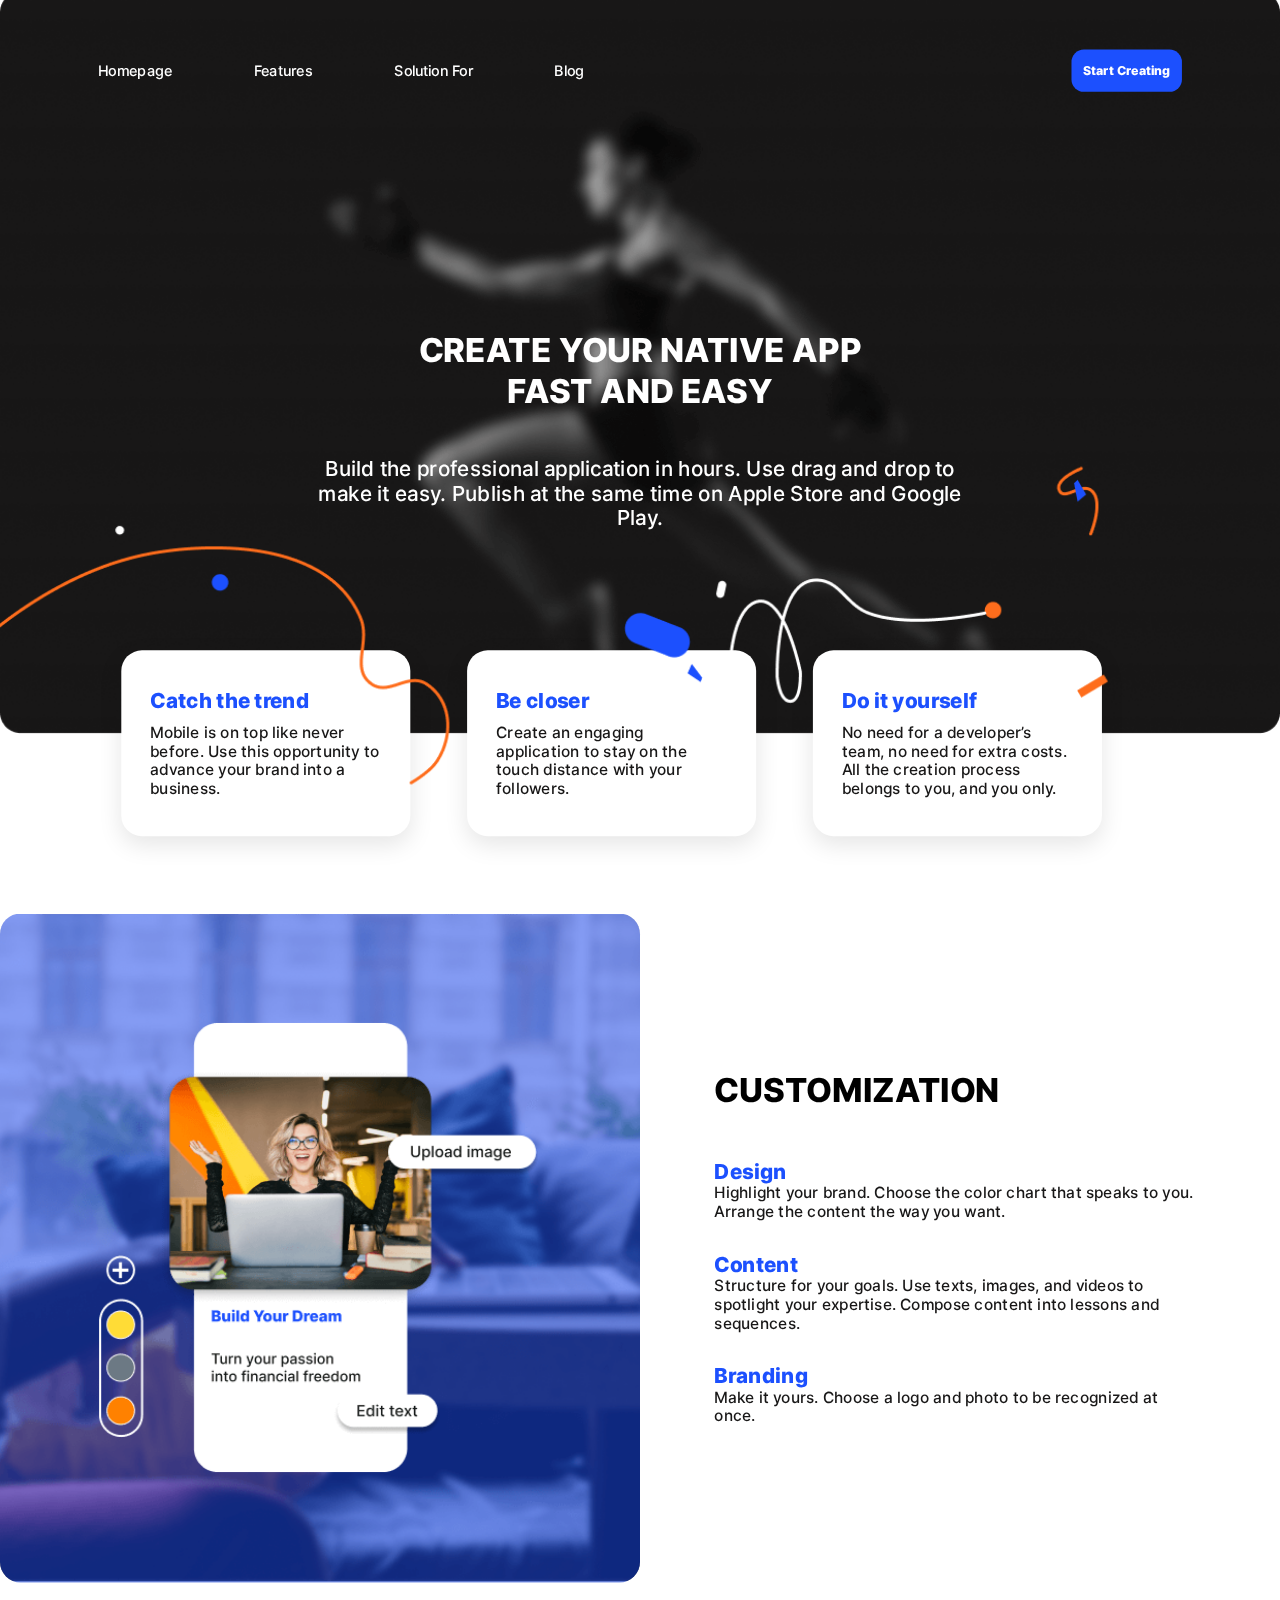
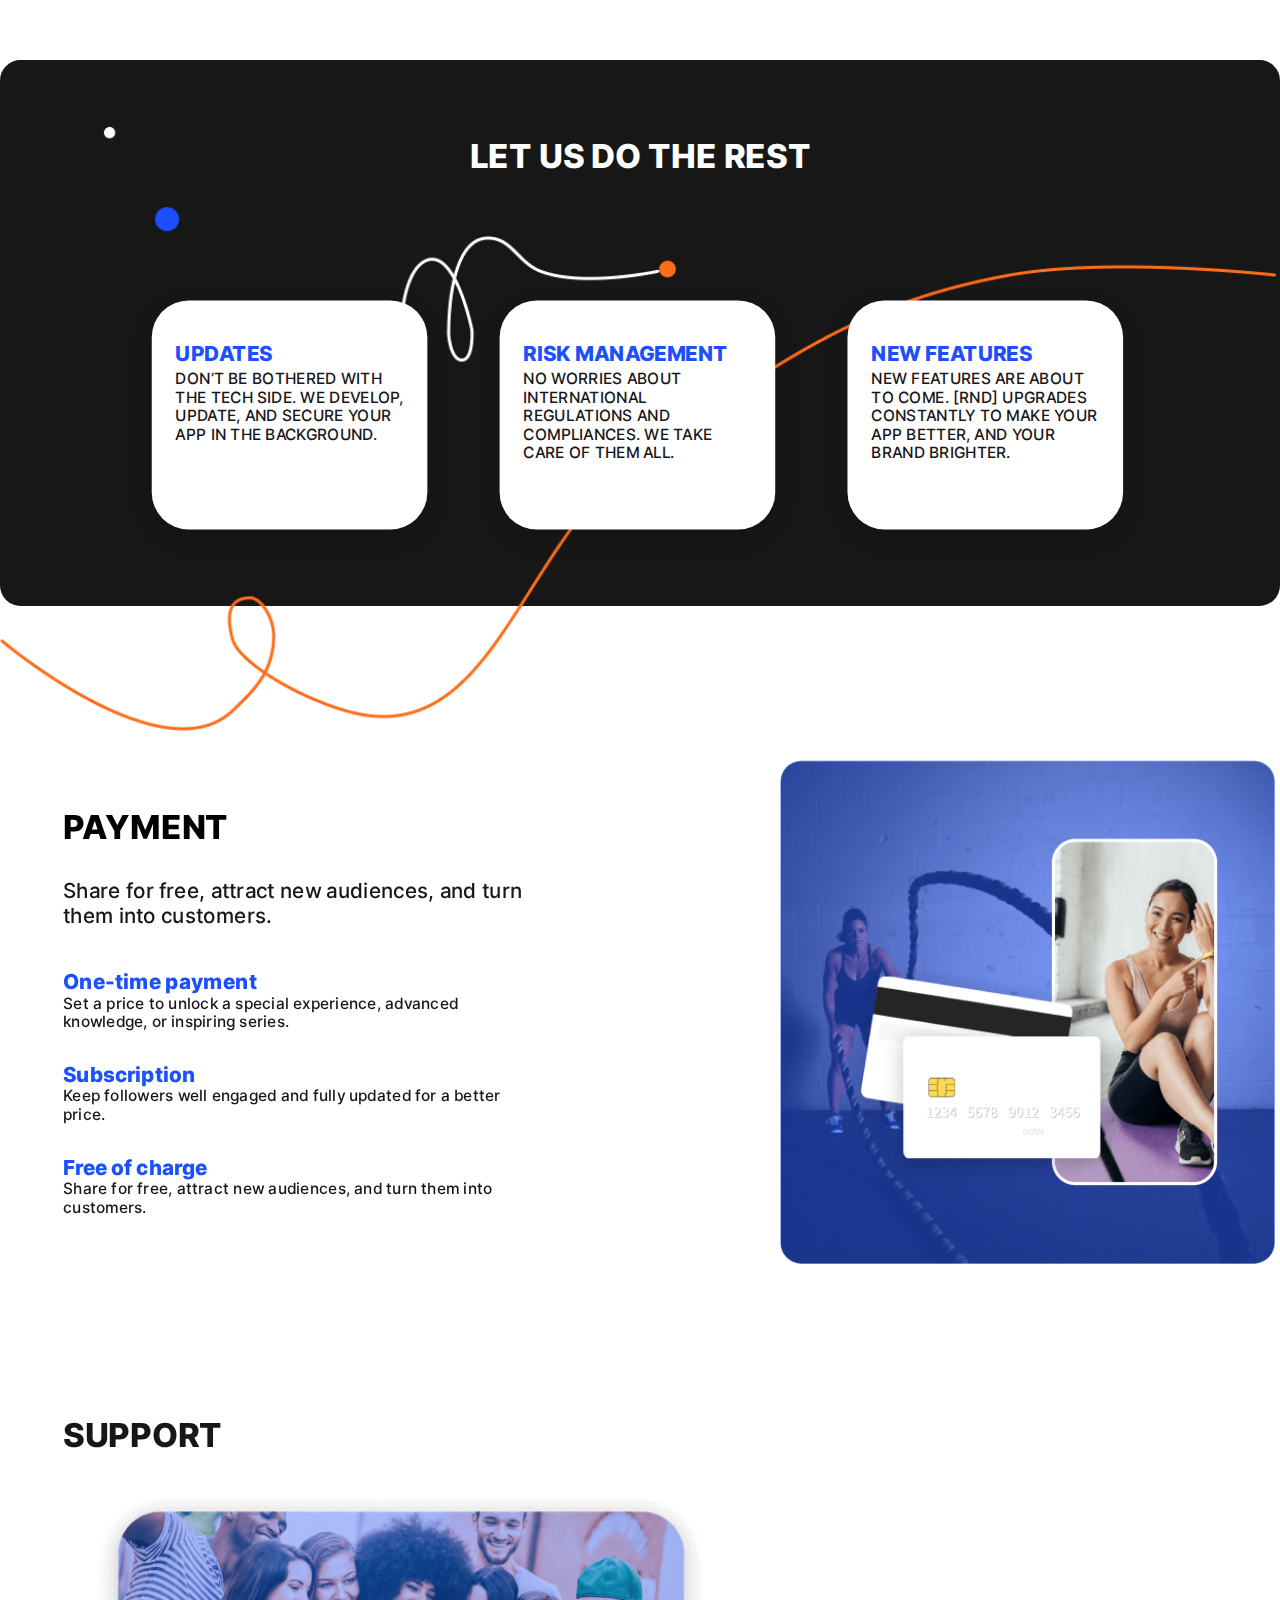
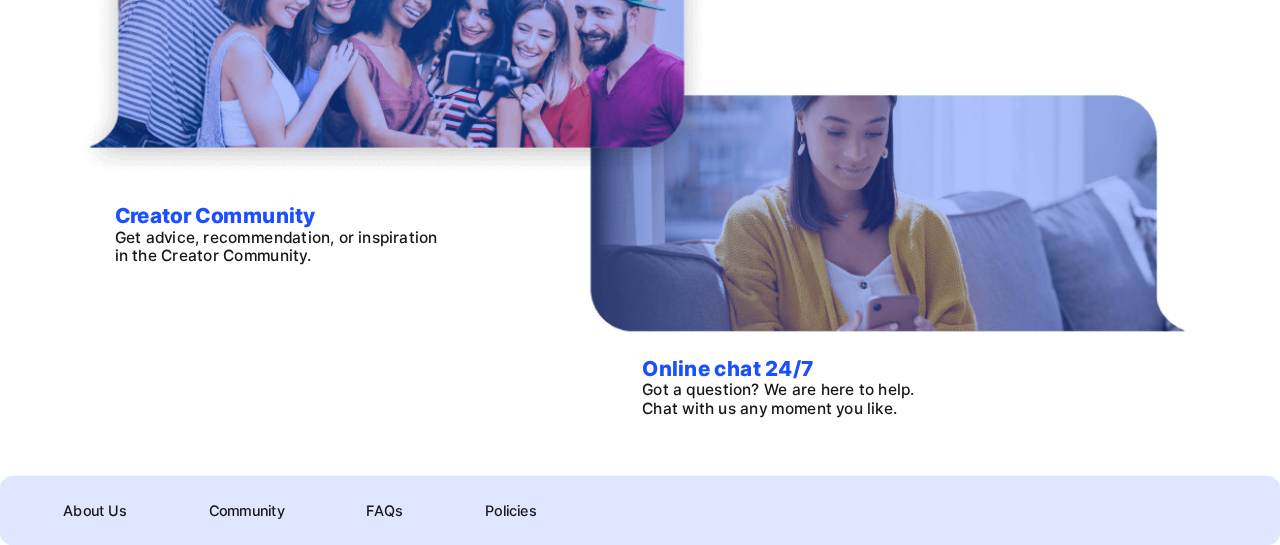
==== commit a3736de9: "sss" ====
--- a/appBuilder.html
+++ b/appBuilder.html
@@ -16,7 +16,7 @@
                     <a href="#">Homepage</a>
                 </li>
                 <li>
-                    <a href="#">Features</a>
+                    <a href="appBuilder.html">Features</a>
                 </li>
                 <li>
                     <a href="#">Solution For</a>
@@ -52,6 +52,105 @@
             </div>
         </div><!--Bunner-->
 
+        <div class="customization">
+            <div class="customizationLeft">
+                <img src="img/customizationFrame.png" alt="">
+            </div>
+            <div class="customizationRight">
+                <h2>Customization</h2>
+                <div class="customizationRight">
+                    <h3>Design</h3>
+                    <p> Highlight your brand. Choose the color chart that
+                        speaks to you. Arrange the content the way you want.</p>
+
+                    <h3>Content</h3>
+                    <p> Structure for your goals. Use texts, images, and videos
+                        to spotlight your expertise. Compose content into lessons and sequences.</p>
+
+                    <h3>Branding</h3>
+                    <p> Make it yours. Choose a logo and photo
+                        to be recognized at once.</p>
+                </div>
+            </div>
+        </div><!--Сustomization-->
+
+        <div class="letUs">
+            <h2>Let us do the rest</h2>   
+            <div class="letUsContainer">
+                <div class="letUsSection">
+                    <h3>Updates</h3>
+                    <p>Don’t be bothered with the tech side.
+                        We develop, update, and secure your app in the background.</p>
+                </div>
+
+                <div class="letUsSection">
+                    <h3>Risk management</h3>
+                    <p>No worries about international regulations and compliances. We take care of them all.</p>
+                </div>
+
+                <div class="letUsSection">
+                    <h3>New features</h3>
+                    <p>New features are about
+                        to come. [RND] upgrades constantly to make your app better, and your brand brighter.</p>
+                </div>
+            </div>
+        </div><!--Let us do the rest-->
+
+        <div class="payment">
+            <div class="paymentLeft">
+                <h2>Payment</h2>
+                <p>Share for free, attract new audiences,
+                    and turn them into customers.</p>
+                <div class="paymentLeftContainer">
+                    <h3>One-time payment</h3>
+                    <p>Set a price to unlock a special experience, advanced knowledge, or inspiring series.</p>
+                    <h3>Subscription</h3>
+                    <p>Keep followers well engaged and fully updated for
+                        a better price.</p>
+                    <h3>Free of charge</h3>
+                    <p> Share for free, attract new audiences, and turn them
+                        into customers.</p>
+                </div>
+            </div>
+            <div class="paymentRight">
+                <img src="img/paymentFrame.png" alt="">
+            </div>
+        </div><!--Payment-->
+
+        <div class="support">
+            <h2>Support</h2>
+            <div class="supportContainer">
+                <div class="supportContainerLeft">
+                    <img src="img/support1.png" alt="">
+                    <h3>Creator Community</h3>
+                    <p>Get advice, recommendation, or inspiration
+                        in the Creator Community.</p>
+                </div>
+                <div class="supportContainerRight">
+                    <img src="img/support2.png" alt="">
+                    <h3>Online chat 24/7</h3>
+                    <p>Got a question? We are here to help.
+                        Chat with us any moment you like.</p>
+                </div>
+            </div>
+        </div><!--Support-->
+
+        <footer class="footerBuilder">
+            <ul>
+                <li>
+                    <a href="#">About Us</a>
+                </li>
+                <li>
+                    <a href="#">Community</a>
+                </li>
+                <li>
+                    <a href="#">FAQs</a>
+                </li>
+                <li>
+                    <a href="#">Policies</a>
+                </li>
+            </ul>
+        </footer><!--Footer-->
     </div>
 
 
--- a/style/style.css
+++ b/style/style.css
@@ -1456,7 +1456,7 @@
 }
 .chat::before {
   content: "";
-  background: url(../../img/chat.png);
+  background: url(../img/chat.png);
   background-repeat: no-repeat;
   background-size: contain;
   background-position: center;
@@ -1659,12 +1659,13 @@
 
 .blogForm .wrapperContainer form {
   width: 100%;
+  height: 52px;
   display: flex;
   position: relative;
 }
 .blogForm .wrapperContainer form input {
   background: #F3F3F1;
-  border-radius: 12px;
+  border-radius: 12px 13px 13px 12px;
   height: 52px;
   font-size: 20px;
   line-height: 24px;
@@ -1675,11 +1676,12 @@
 }
 .blogForm .wrapperContainer form input:nth-of-type(2) {
   position: absolute;
-  top: 0;
+  top: 1px;
   right: 0;
   background: #1C50FE;
   border-radius: 12px;
   width: 210px;
+  height: 52px;
   font-size: 20px;
   line-height: 24px;
   display: flex;
@@ -1769,6 +1771,26 @@
   border: none;
 }
 
+@media (max-width: 768px) {
+  .headerBuilder {
+    width: 100%;
+    max-width: 90%;
+    min-width: 90%;
+  }
+  .headerBuilder ul li {
+    margin-right: 20px;
+  }
+  .headerBuilder ul li a {
+    font-size: 22px;
+    line-height: 25px;
+  }
+}
+@media (max-width: 576px) {
+  .headerBuilder button {
+    font-size: 28px;
+    line-height: 32px;
+  }
+}
 .bunnerBuilder {
   background: url(../../img/bunnerBuilder.png);
   background-repeat: no-repeat;
@@ -1845,4 +1867,422 @@
   font-size: 15px;
   line-height: 18px;
   color: #181717;
+}
+
+@media (max-width: 768px) {
+  .bunnerBuilder {
+    padding: 150px 0 150px 0;
+  }
+  .bunnerBuilder .wrapperContainer {
+    flex-direction: column;
+  }
+  .bunnerBuilder .wrapperContainer .bunnerLeft {
+    text-align: center;
+    display: flex;
+    flex-direction: column;
+    align-items: center;
+  }
+  .bunnerBuilder .wrapperContainer .bunnerLeft p {
+    width: 80%;
+  }
+  .bunnerBuilder .wrapperContainer .bunnerPosition .bunnerPositionContainer {
+    width: 200px;
+    margin-right: 20px;
+  }
+  .bunnerBuilder .wrapperContainer .bunnerPosition .bunnerPositionContainer:nth-last-child(1) {
+    margin-right: 0;
+  }
+  .bunnerBuilder .wrapperContainer .bunnerPosition .bunnerPositionContainer h3 {
+    font-size: 15px;
+    line-height: 18px;
+  }
+  .bunnerBuilder .wrapperContainer .bunnerPosition .bunnerPositionContainer p {
+    font-size: 12px;
+    line-height: 15px;
+  }
+  h1 {
+    width: 80%;
+    text-align: center;
+  }
+  .bunnerBuilder::after {
+    width: 100%;
+  }
+}
+.customization {
+  margin-top: 165px;
+  margin-bottom: 75px;
+  padding-right: 78px;
+  display: flex;
+  align-items: center;
+}
+.customization .customizationLeft {
+  width: 620px;
+  height: 648px;
+  background: url(../img/customization.png);
+  background-repeat: no-repeat;
+  background-size: cover;
+  background-position: center;
+  position: relative;
+  border-radius: 20px;
+  display: flex;
+  align-items: center;
+  justify-content: center;
+  margin-right: 72px;
+}
+.customization .customizationLeft::after {
+  content: "";
+  display: flex;
+  background: rgba(28, 80, 254, 0.5);
+  border-radius: 20px;
+  width: 100%;
+  height: 100%;
+  position: absolute;
+  left: 0;
+  top: 0;
+  z-index: 1;
+}
+.customization .customizationLeft img {
+  position: relative;
+  z-index: 2;
+}
+
+.customizationRight {
+  display: flex;
+  flex-direction: column;
+  width: 470px;
+}
+.customizationRight h2 {
+  font-family: "Inter-ExtraBold";
+  font-size: 32px;
+  line-height: 39px;
+  text-transform: uppercase;
+  color: #000000;
+  margin-bottom: 47px;
+}
+
+.customizationRight h3 {
+  font-family: "Inter-ExtraBold";
+  font-size: 20px;
+  line-height: 24px;
+  color: #1C50FE;
+}
+.customizationRight p {
+  font-family: "Inter-Medium";
+  font-size: 15px;
+  line-height: 18px;
+  color: #181717;
+  margin-bottom: 30px;
+}
+.customizationRight p:nth-last-child(1) {
+  margin-bottom: 0;
+}
+
+@media (max-width: 768px) {
+  .customizationLeft {
+    width: 420px !important;
+    height: 448px !important;
+    min-width: 420px;
+    min-height: 448px;
+    margin-right: 20px !important;
+  }
+  .customizationLeft img {
+    width: 70%;
+    height: 70%;
+  }
+  .customizationRight h2 {
+    font-size: 30px;
+    line-height: 35px;
+  }
+  .customizationRight {
+    width: 300px;
+  }
+}
+.letUs {
+  background: #181717;
+  border-radius: 20px;
+  padding: 74px 147px;
+  position: relative;
+}
+.letUs::after {
+  content: "";
+  background: url(../img/Frame3.png);
+  background-size: contain;
+  background-repeat: no-repeat;
+  background-position: center;
+  position: absolute;
+  top: 65px;
+  left: 0px;
+  width: 1236px;
+  height: 585px;
+  z-index: 1;
+}
+.letUs h2 {
+  font-family: "Inter-ExtraBold";
+  font-size: 32px;
+  line-height: 39px;
+  text-align: center;
+  text-transform: uppercase;
+  color: #FFFFFF;
+  margin-bottom: 120px;
+}
+
+.letUsContainer {
+  display: flex;
+  position: relative;
+  z-index: 2;
+}
+.letUsContainer .letUsSection {
+  width: 267px;
+  height: 222px;
+  background: #FFFFFF;
+  box-shadow: 0px 8px 23px rgba(0, 0, 0, 0.1);
+  border-radius: 36px;
+  padding: 47px 23px 0 23px;
+  margin-right: 70px;
+  box-sizing: border-box;
+}
+.letUsContainer .letUsSection:nth-last-child(1) {
+  margin-right: 0;
+}
+.letUsContainer .letUsSection h3 {
+  font-family: "Inter-ExtraBold";
+  font-size: 20px;
+  line-height: 52.52%;
+  text-transform: uppercase;
+  color: #1C50FE;
+  margin-bottom: 10px;
+}
+.letUsContainer .letUsSection p {
+  font-family: "Inter-Medium";
+  font-size: 15px;
+  line-height: 18px;
+  text-transform: uppercase;
+  color: #181717;
+}
+
+@media (max-width: 768px) {
+  .letUs {
+    padding: 50px;
+  }
+  .letUsContainer .letUsSection {
+    margin-right: 20px;
+    padding: 20px 20px 0 20px;
+    box-sizing: border-box;
+  }
+  .letUsContainer .letUsSection h3 {
+    font-size: 18px;
+    line-height: 20px;
+  }
+  .letUsContainer .letUsSection p {
+    font-size: 12px;
+    line-height: 15px;
+  }
+  .letUs::after {
+    width: 100%;
+    height: 400px;
+    top: auto;
+    bottom: 0;
+  }
+}
+.payment {
+  margin-top: 150px;
+  padding-left: 61px;
+  margin-bottom: 73px;
+  display: flex;
+  align-items: center;
+}
+.payment .paymentRight {
+  width: 479px;
+  height: 487px;
+  background: url(../img/paymentImg.png);
+  background-repeat: no-repeat;
+  background-size: cover;
+  background-position: center;
+  position: relative;
+  border-radius: 20px;
+  display: flex;
+  align-items: center;
+  justify-content: center;
+  margin-left: 245px;
+}
+.payment .paymentRight::after {
+  content: "";
+  display: flex;
+  background: rgba(28, 80, 254, 0.5);
+  border-radius: 20px;
+  width: 100%;
+  height: 100%;
+  position: absolute;
+  left: 0;
+  top: 0;
+  z-index: 1;
+}
+.payment .paymentRight img {
+  position: relative;
+  z-index: 2;
+}
+
+.paymentLeft {
+  display: flex;
+  flex-direction: column;
+  width: 450px;
+}
+.paymentLeft h2 {
+  font-family: "Inter-ExtraBold";
+  font-size: 32px;
+  line-height: 39px;
+  text-transform: uppercase;
+  color: #000000;
+  margin-bottom: 30px;
+}
+.paymentLeft p {
+  font-family: "Inter-Medium";
+  font-size: 20px;
+  line-height: 24px;
+  color: #181717;
+  margin-bottom: 40px;
+}
+
+.paymentLeftContainer h3 {
+  font-family: "Inter-ExtraBold";
+  font-size: 20px;
+  line-height: 24px;
+  color: #1C50FE;
+}
+.paymentLeftContainer p {
+  font-family: "Inter-Medium";
+  font-size: 15px;
+  line-height: 18px;
+  color: #181717;
+  margin-bottom: 30px;
+}
+.paymentLeftContainer p:nth-last-child(1) {
+  margin-bottom: 0;
+}
+
+@media (max-width: 768px) {
+  .payment {
+    margin-top: 50px;
+    margin-bottom: 0;
+  }
+  .paymentRight {
+    width: 300px !important;
+    height: 350px !important;
+    min-width: 300px;
+    min-height: 350px;
+    margin-left: 20px !important;
+  }
+  .paymentRight img {
+    width: 80%;
+    height: 80%;
+  }
+  .paymentLeft h2 {
+    font-size: 30px;
+    line-height: 35px;
+    margin-bottom: 10px;
+  }
+  .paymentLeft p {
+    margin-bottom: 20px;
+    font-size: 15px;
+    line-height: 18px;
+  }
+}
+.support {
+  padding: 74px 92px 74px 61px;
+  margin-bottom: 100px;
+}
+.support h2 {
+  font-family: "Inter-ExtraBold";
+  font-size: 32px;
+  line-height: 39px;
+  text-transform: uppercase;
+  color: #181717;
+  margin-bottom: 32px;
+}
+
+.supportContainer {
+  display: flex;
+  position: relative;
+}
+.supportContainer .supportContainerLeft img,
+.supportContainer .supportContainerRight img {
+  max-width: 100%;
+  margin-bottom: 24px;
+}
+.supportContainer .supportContainerLeft h3,
+.supportContainer .supportContainerRight h3 {
+  font-family: "Inter-ExtraBold";
+  font-size: 20px;
+  line-height: 24px;
+  color: #1C50FE;
+  padding-left: 50px;
+}
+.supportContainer .supportContainerLeft p,
+.supportContainer .supportContainerRight p {
+  font-family: "Inter-Medium";
+  font-size: 15px;
+  line-height: 18px;
+  color: #181717;
+  margin-bottom: 30px;
+  padding-left: 50px;
+  width: 50%;
+}
+
+.supportContainerRight {
+  position: absolute;
+  right: 0;
+  top: 200px;
+  z-index: -1;
+}
+
+@media (max-width: 768px) {
+  .supportContainer .supportContainerLeft,
+.supportContainer .supportContainerRight {
+    width: 350px;
+  }
+  .supportContainerRight {
+    right: 20px;
+    top: 70px;
+  }
+  .supportContainer .supportContainerLeft h3,
+.supportContainer .supportContainerRight h3 {
+    padding-left: 20px;
+  }
+  .supportContainer .supportContainerLeft p,
+.supportContainer .supportContainerRight p {
+    padding-left: 20px;
+  }
+  .supportContainer .supportContainerLeft img,
+.supportContainer .supportContainerRight img {
+    margin-bottom: 10px;
+  }
+  .supportContainer .supportContainerRight p {
+    width: 100%;
+  }
+  .support {
+    margin-bottom: 0;
+    padding-right: 20px;
+  }
+  .supportContainer .supportContainerLeft p {
+    width: 80%;
+  }
+}
+.footerBuilder {
+  background: #DFE6FF;
+  border-radius: 12px;
+  padding: 25px 0 25px 61px;
+}
+.footerBuilder ul {
+  display: flex;
+  align-items: center;
+}
+.footerBuilder ul li {
+  margin-right: 79px;
+}
+.footerBuilder ul li a {
+  font-family: "Inter-Medium";
+  font-size: 14px;
+  line-height: 17px;
+  color: #181717;
+  text-decoration: none;
 }/*# sourceMappingURL=style.css.map */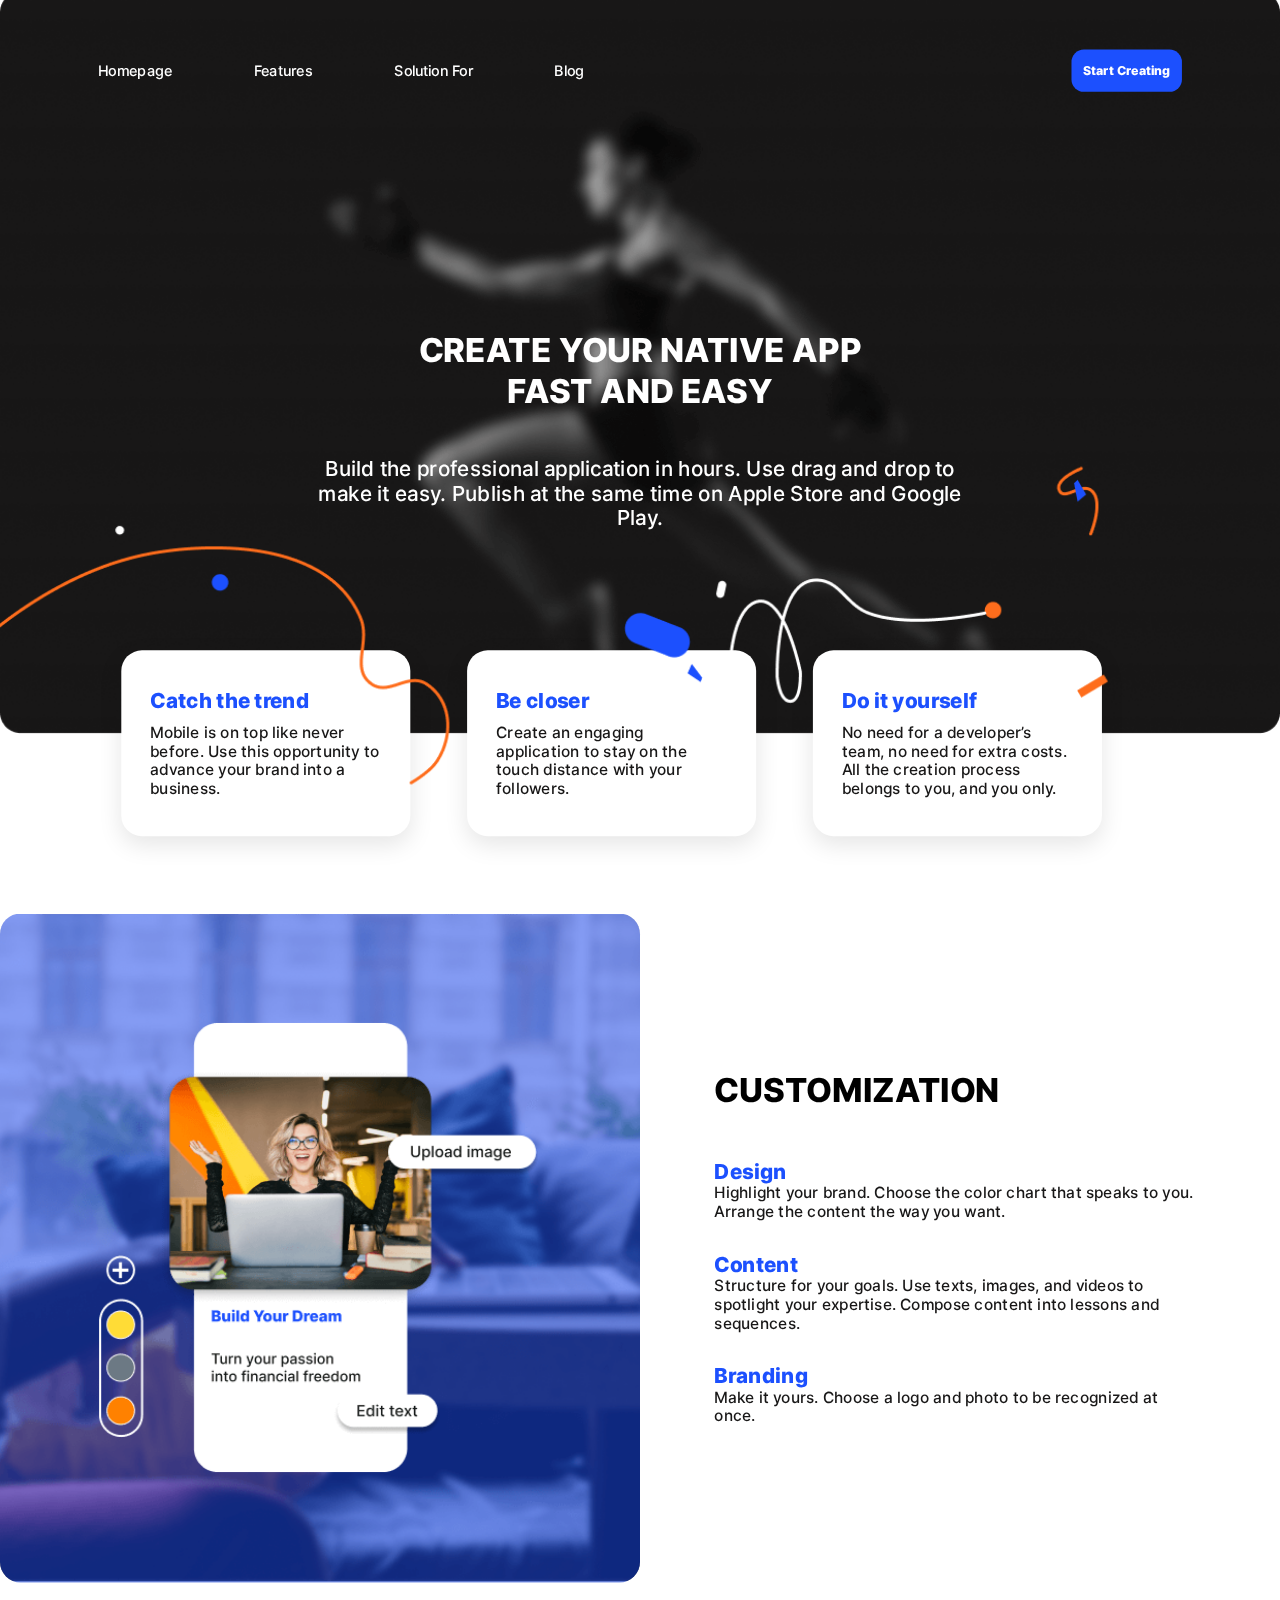
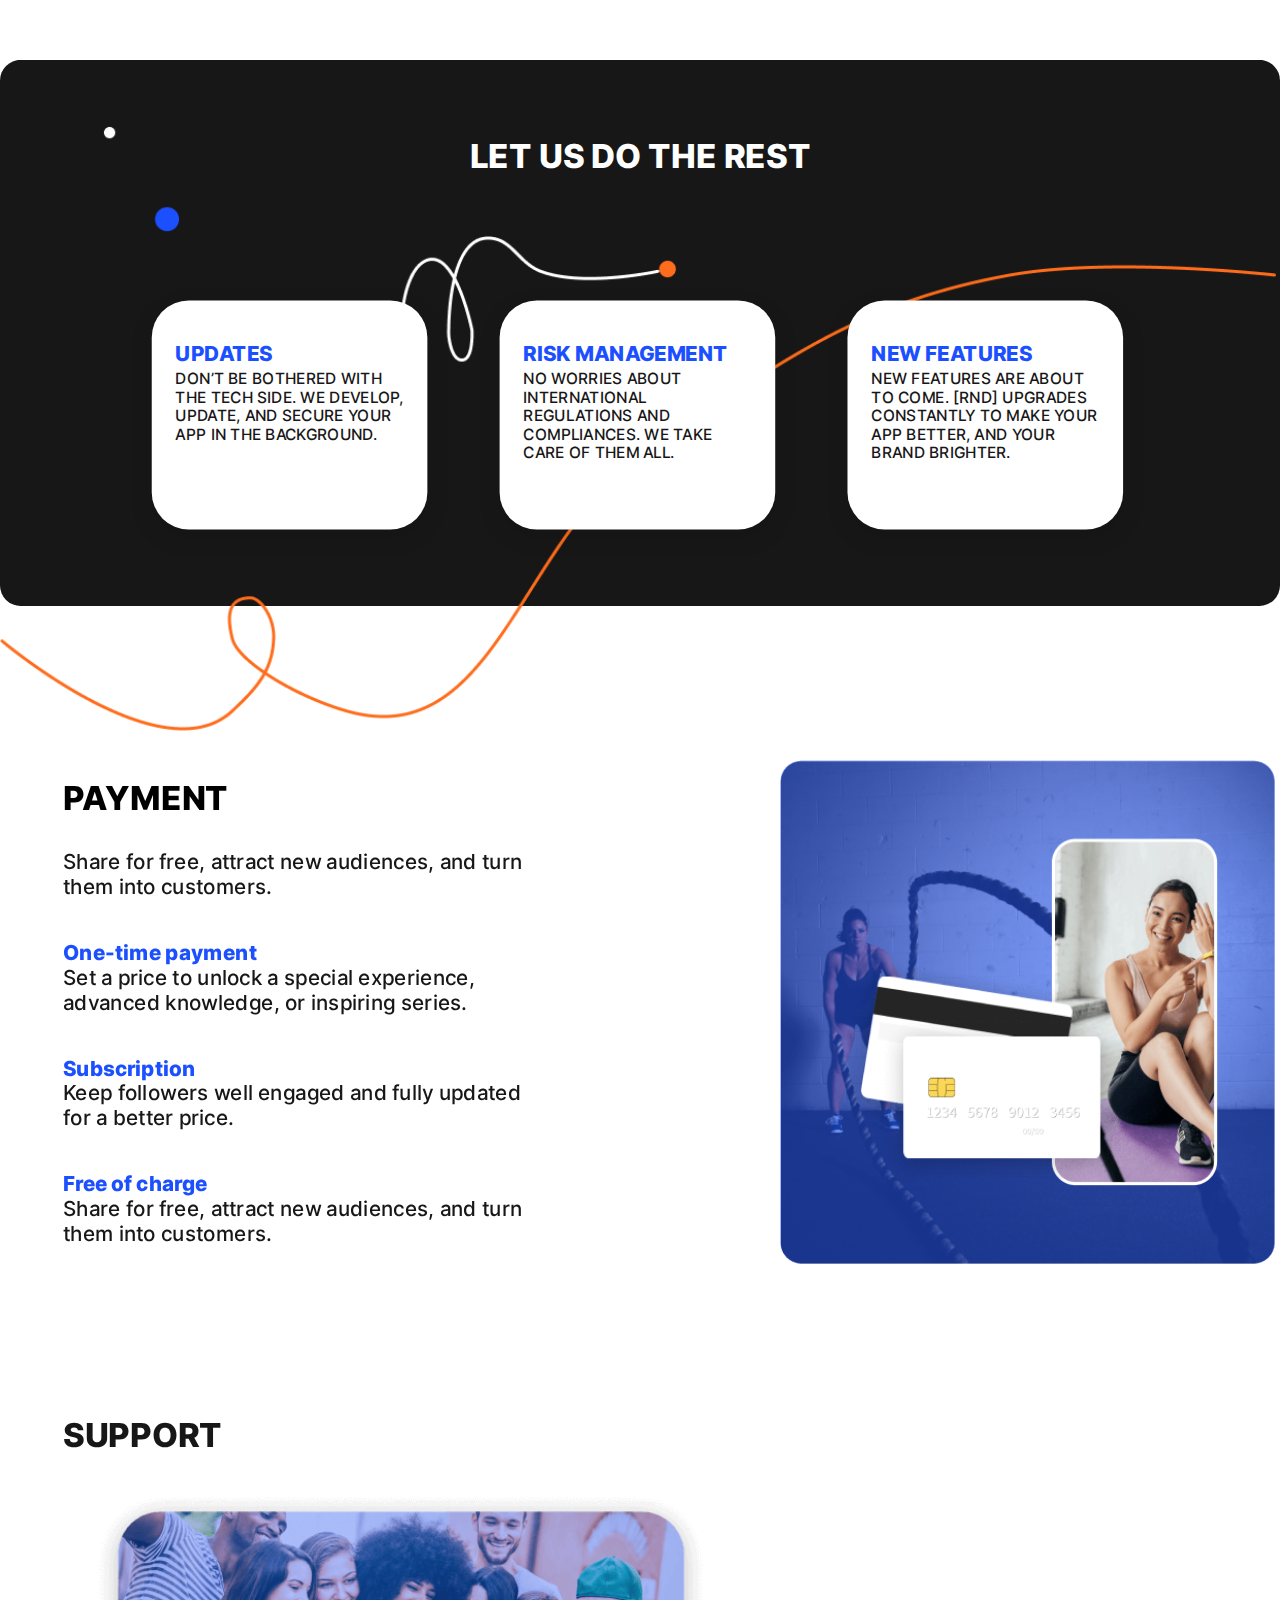
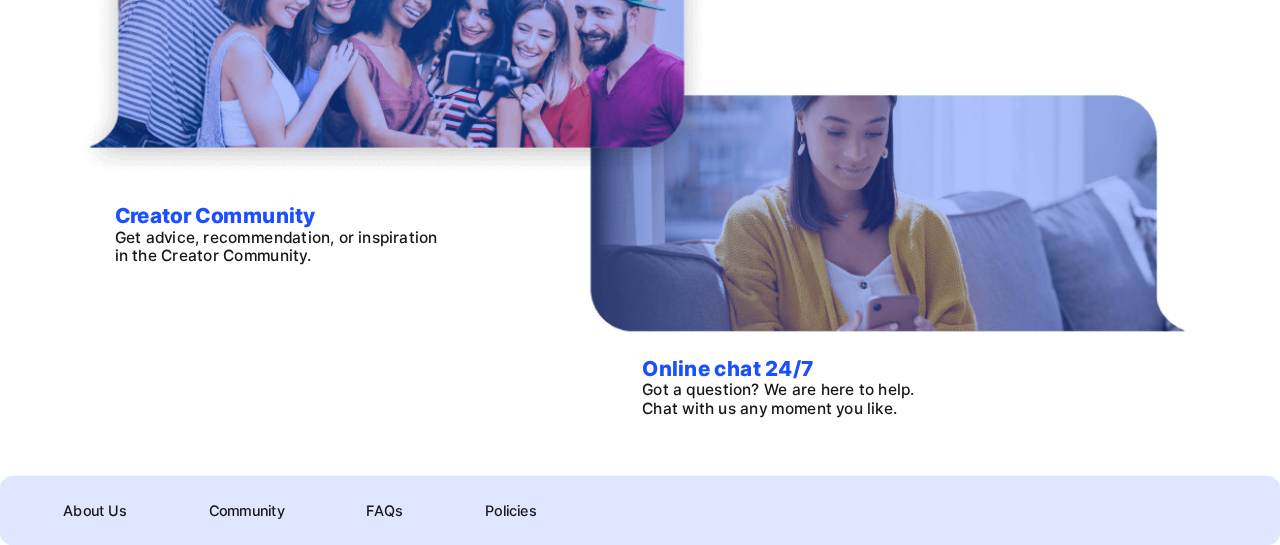
==== commit a5a44b61: "sss" ====
--- a/appBuilder.html
+++ b/appBuilder.html
@@ -5,7 +5,7 @@
     <meta http-equiv="X-UA-Compatible" content="IE=edge">
     <meta name="viewport" content="initial-scale=1, maximum-scale=1, user-scalable=no">
     <link rel="stylesheet" href="style/reset.css">
-    <link rel="stylesheet" href="style/style.css">
+    <link rel="stylesheet" href="style/style.min.css">
     <title>Create your presence</title>
 </head>
 <body class="body">
@@ -16,7 +16,7 @@
                     <a href="#">Homepage</a>
                 </li>
                 <li>
-                    <a href="appBuilder.html">Features</a>
+                    <a href="#">Features</a>
                 </li>
                 <li>
                     <a href="#">Solution For</a>
--- a/style/style.min.css
+++ b/style/style.min.css
@@ -0,0 +1 @@
+.blogBunnerTittle .blogBunnerTittleContainer,.bunnerArticle .wrapperContainer .bunnerArticleBtn,.community .wrapperContainer,.footer ul,.footerBlog ul,.footerBuilder ul,.headerBuilder,.headerBuilder ul,header,header ul{align-items:center;display:flex}.bodyActive,.started{overflow:hidden}@font-face{font-family:Inter-Regular;src:url("../fonts/Inter-Regular.woff") format("woff"),url("../fonts/Inter-Regular.woff2") format("woff2"),url("../fonts/Inter-Regular.otf") format("opentype");font-weight:400;font-style:normal}@font-face{font-family:Inter-Medium;src:url("../fonts/Inter-Medium.woff") format("woff"),url("../fonts/Inter-Medium.woff2") format("woff2"),url("../fonts/Inter-Medium.otf") format("opentype");font-weight:500;font-style:normal}@font-face{font-family:Inter-ExtraBold;src:url("../fonts/Inter-ExtraBold.woff") format("woff"),url("../fonts/Inter-ExtraBold.woff2") format("woff2"),url("../fonts/Inter-ExtraBold.otf") format("opentype");font-weight:800;font-style:normal}.wrapper{width:1240px;height:1240px;position:relative}.wrapperContainer{max-width:1050px;margin:0 auto}.footer{padding:25px 0;width:100%;background:#dfe6ff;border-radius:24px;box-sizing:border-box}.footer ul li,.footerBuilder ul li,.headerBuilder ul li,header ul li{margin-right:79px}.footer ul li a,.footerBuilder ul li a{font-family:Inter-Medium;font-size:14px;line-height:17px;color:#181717;text-decoration:none}.headerBuilder,header{position:absolute;top:48px;left:50%;transform:translateX(-50%);justify-content:space-between;z-index:20;width:1050px;max-width:1050px;min-width:1050px}.alsoLikeContainer .alsoLikeSection:last-child,.blogBunnerBottomContainerBtn button:last-child,.blogHeader .wrapperContainer ul li:last-child,.bunnerArticle .wrapperContainer .bunnerArticleBtn button:last-child,.headerArticle .wrapperContainer ul li:last-child,.headerBuilder ul li:last-child,.letUsContainer .letUsSection:last-child,.technologyConatiner:last-child,header ul li:last-child{margin-right:0}.blogHeader .wrapperContainer ul li a,.headerArticle .wrapperContainer ul li a,.headerBuilder ul li a,header ul li a{font-family:Inter-Medium;font-size:14px;line-height:17px;color:#fff;text-decoration:none}.headerBuilder button,header button{font-family:Inter-ExtraBold;font-size:12px;line-height:15px;color:#fff;background:#1c50fe;border-radius:12px;padding:13px 11px;border:none}.bunner{padding:205px 0 130px;box-sizing:border-box;background:linear-gradient(180deg,#181717 42.47%,#1c50fe 100%);border-radius:0 0 20px 20px;position:relative}.bunner .wrapperContainer{display:flex;align-items:center;justify-content:space-between;position:relative;z-index:2}.bunner::after{content:"";background:url(../img/Frame.png) center/contain no-repeat;position:absolute;top:157px;left:0;width:100%;height:80%;z-index:1}h1{font-family:Inter-ExtraBold;font-size:32px;line-height:39px;text-transform:uppercase;color:#fff;margin-bottom:40px}.bunnerLeft{width:100%}.bunnerLeft p{font-family:Inter-Regular;font-size:20px;line-height:24px;color:#fff}.bunnerRight{width:40%}.bunnerRightContainer{position:relative;border:2px solid #fff;border-radius:20px;left:-100px}.bunnerRightContainer .containerDesctop{height:100%;width:433px}.bunnerRightContainer .containerDesctop img{max-width:100%;min-width:100%;border-radius:20px}.bunnerRightContainer .containerDesctop .live{position:absolute;top:19px;left:28px;background:#1c50fe;border:2px solid #fff;border-radius:18px;padding:8px 10px;display:flex;align-items:center;font-family:Inter-Medium;font-size:10px;line-height:12px;color:#fff}.AppWeb .AppWebLeft .live span,.bunnerRightContainer .containerDesctop .live span{display:flex;width:8px;height:8px;border-radius:50%;background:#fff;cursor:pointer;box-shadow:0 0 0 rgba(255,255,255,.9);-webkit-animation:2s infinite pulse;animation:2s infinite pulse;margin-right:10px}.AppWeb .AppWebLeft::after,.bunnerRightContainer .containerDesctop::after{content:"";position:absolute;left:-5%;bottom:-5px;width:467px;height:10px;background:#fff;border-radius:20px;display:flex}.AppWeb .AppWebLeft .live,.containerMobile .live{background:#1c50fe;display:flex;font-family:Inter-Medium;color:#fff;position:absolute}@-webkit-keyframes pulse{0%{-webkit-box-shadow:0 0 0 0 rgba(255,255,255,.9)}70%{-webkit-box-shadow:0 0 0 10px rgba(255,255,255,0)}100%{-webkit-box-shadow:0 0 0 0 rgba(255,255,255,0)}}@keyframes pulse{0%{box-shadow:0 0 0 0 rgba(255,255,255,.9)}70%{box-shadow:0 0 0 10px rgba(255,255,255,0)}100%{box-shadow:0 0 0 0 rgba(255,255,255,0)}}.containerMobile{border-radius:18px;position:absolute;bottom:-3vh;right:-2%}.containerMobile img{width:78px;height:167px;border:2px solid #fff;border-radius:10px}.containerMobile .live{top:5px;left:50%;transform:translateX(-50%);border:1px solid #fff;border-radius:8px;padding:3px 4px;align-items:center;font-size:5px;line-height:6px}.containerMobile .live span{display:flex;width:3px;height:3px;border-radius:50%;background:#fff;cursor:pointer;box-shadow:0 0 0 rgba(255,255,255,.9);-webkit-animation:2s infinite pulse;animation:2s infinite pulse;margin-right:5px}.AppWeb .AppWebRight h2,.offerAudience .whiteTittle{font-size:32px;line-height:39px;text-transform:uppercase}.AppWeb{display:flex;align-items:flex-start;position:relative;top:-20px;z-index:-1;height:600px}.AppWeb .AppWebLeft{width:50%;position:relative}.AppWeb .AppWebLeft img{height:900px;max-width:100%}.AppWeb .AppWebLeft .live{top:34px;right:39px;border:2px solid #fff;border-radius:18px;padding:8px 10px;align-items:center;font-size:10px;line-height:12px}.AppWeb .AppWebRight{width:50%;padding:115px 50px 80px 72px;box-sizing:border-box;max-width:100%}.AppWeb .AppWebRight h2{font-family:Inter-ExtraBold;color:#000;margin-bottom:50px}.AppWeb .AppWebRight .AppWebRightContainer h3{font-family:Inter-ExtraBold;color:#1c50fe;font-size:20px;line-height:24px;margin-bottom:0}.AppWeb .AppWebRight .AppWebRightContainer p{font-family:Inter-Medium;font-size:15px;line-height:18px;margin-bottom:40px}.offerAudience{background:linear-gradient(90deg,#181717 41.9%,#1c50fe 102.81%);border-radius:20px;position:relative;z-index:1;padding:74px 0 81px;box-sizing:border-box;margin-bottom:73px}.bunnerArticle .wrapperContainer,.bunnerBuilder .wrapperContainer,.offerAudience .wrapperContainer,.whoUsing .wrapperContainer{display:flex;flex-direction:column;align-items:center}.offerAudience .whiteTittle{font-family:Inter-ExtraBold;text-align:center;color:#fff;margin-bottom:20px;max-width:40%}.offerAudienceContainer{display:flex;align-items:center;justify-content:space-between;flex-wrap:wrap;max-width:905px;margin-bottom:32px}.offerAudienceContainer .offerAudienceSection{max-width:409px;border:2px solid #fff;filter:drop-shadow(0px 8px 23px rgba(0, 0, 0, .1));border-radius:24px;padding:22px 67px 22px 41px;box-sizing:border-box;margin-bottom:30px;position:relative}.offerAudienceContainer .offerAudienceSection h4{font-family:Inter-ExtraBold;font-size:20px;line-height:24px;text-transform:uppercase;color:#fff;margin-bottom:10px}.offerAudienceContainer .offerAudienceSection p{font-family:Inter-Medium;font-size:15px;line-height:18px;color:#fff}.offerAudienceContainer .offerAudienceSection::after{content:"";background:url(../img/icon.png) 0 0/contain no-repeat;width:35px;height:35px;position:absolute;left:-16px;top:50%;transform:translateY(-50%)}.articleFlexRight ul li:last-child,.customizationRight p:last-child,.offerAudienceContainer .offerAudienceSection:nth-of-type(3),.offerAudienceContainer .offerAudienceSection:nth-of-type(4),.paymentLeftContainer p:last-child{margin-bottom:0}.offerAudienceBtn{background:#1c50fe;border-radius:12px;margin:0 auto;padding:11px 30px;font-size:12px;line-height:15px;color:#fff;font-family:Inter-ExtraBold;border:none}.communityRight .tittleBlue,.features h2,.whoUsing .wrapperContainer .tittleWhite{font-size:32px;line-height:39px;text-transform:uppercase}.featuresSection1 .featuresBlockTop,.featuresSection2 .featuresBlockTop{padding:14px 9px 14px 11px;border-radius:24px}.features h2{font-family:Inter-ExtraBold;color:#000;margin-bottom:10px}.featuresContainer{display:flex;align-items:flex-start;justify-content:space-between;height:480px}.customizationRight h3,.featuresSection .featuresBlockTop p:first-of-type,.paymentLeftContainer h3{font-family:Inter-ExtraBold;font-size:20px;line-height:24px;color:#1c50fe}.bunnerBuilder .wrapperContainer .bunnerPosition .bunnerPositionContainer p,.communityRight p,.featuresSection .featuresBlockTop p:nth-of-type(2),.featuresSection1 .featuresBlockBottom .featuresBlockBottomText p:nth-of-type(2),.featuresSection2 .featuresBlockBottom .featuresBlockBottomText p:nth-of-type(2),.featuresSection4 .featuresBlockBottom .featuresBlockBottomText p:nth-of-type(2){font-family:Inter-Medium;font-size:15px;line-height:18px;color:#181717}.featuresSection1{display:flex;flex-direction:column;width:24%;margin-right:20px;min-height:460px;height:100%}.featuresSection1 .featuresBlockTop{background:#dfe6ff;box-shadow:0 8px 23px rgba(0,0,0,.1);margin-bottom:17px}.featuresSection1 .featuresBlockTop p:first-of-type,.featuresSection2 .featuresBlockTop p:first-of-type{display:flex;align-items:center;justify-content:space-between}.featuresSection1 .featuresBlockTop p:first-of-type:after{content:"";background:url(../img/image1.png) 0 0/contain no-repeat;width:43px;height:42px}.alsoLike,.featuresSection1 .featuresBlockBottom{position:relative}.featuresSection1 .featuresBlockBottom img,.featuresSection2 .featuresBlockBottom img{max-width:100%;height:100%;-o-object-fit:cover;object-fit:cover;border-radius:24px 24px 0 0}.featuresSection1 .featuresBlockBottom .featuresBlockBottomText{padding:20px 20px 3px;background:#fff;box-shadow:0 8px 23px rgba(0,0,0,.1);border-radius:24px;position:absolute;bottom:-107px;left:0;z-index:1}.featuresSection1 .featuresBlockBottom .featuresBlockBottomText p:first-of-type,.featuresSection2 .featuresBlockBottom .featuresBlockBottomText p:first-of-type,.featuresSection4 .featuresBlockBottom .featuresBlockBottomText p:first-of-type{font-family:Inter-ExtraBold;font-size:20px;line-height:24px;color:#1c50fe;display:flex;justify-content:space-between;align-items:center}.featuresSection1 .featuresBlockBottom .featuresBlockBottomText p:first-of-type::after{content:"";background:url(../img/image2.png) 0 0/contain no-repeat;width:50px;height:50px}.featuresSection2,.featuresSection3,.featuresSection4{display:flex;flex-direction:column;justify-content:inherit;width:24%;margin-right:20px;min-height:460px;height:100%}.featuresSection2 .featuresBlockBottom{position:relative;margin-bottom:17px}.featuresSection2 .featuresBlockBottom .featuresBlockBottomText{padding:11px 16px;background:#fff;box-shadow:0 8px 23px rgba(0,0,0,.1);border-radius:24px;position:absolute;bottom:-70px;left:0;z-index:1}.communityRight p,.featuresSection2 .featuresBlockTop,.featuresSection3 .featuresBlockTop:first-of-type{background:#dfe6ff;box-shadow:0 8px 23px rgba(0,0,0,.1)}.featuresSection2 .featuresBlockBottom .featuresBlockBottomText p:first-of-type::after{content:"";background:url(../img/image3.png) 0 0/contain no-repeat;width:40px;height:41px}.featuresSection2 .featuresBlockTop p:first-of-type::after{content:"";background:url(../img/image4.png) 0 0/contain no-repeat;width:33px;height:32px}.featuresSection3 .featuresBlockTop:first-of-type{padding:66px 7px 36px 13px;border-radius:24px}.featuresSection3 .featuresBlockTop:first-of-type p,.featuresSection3 .featuresBlockTop:nth-of-type(2) p{display:flex;justify-content:space-between;align-items:center;margin-bottom:5px}.featuresSection3 .featuresBlockTop:first-of-type p:nth-of-type(1)::after{content:"";background:url(../img/image5.png) 0 0/contain no-repeat;width:39px;height:39px}.featuresSection3 .featuresBlockTop:nth-of-type(2){padding:69px 5px 70px 15px;background:#fff;box-shadow:0 8px 23px rgba(0,0,0,.1);border-radius:24px}.featuresSection3 .featuresBlockTop:nth-of-type(2) p:first-of-type::after{content:"";background:url(../img/image6.png) 0 0/contain no-repeat;width:40px;height:41px}.featuresSection4 .featuresBlockBottom{position:relative;min-height:460px;margin-bottom:17px}.featuresSection4 .featuresBlockBottom img{min-height:360px;max-width:100%;height:100%;-o-object-fit:cover;object-fit:cover;border-radius:24px 24px 0 0}.featuresSection4 .featuresBlockBottom .featuresBlockBottomText{padding:53px 23px 50px 30px;background:#fff;box-shadow:0 8px 23px rgba(0,0,0,.1);border-radius:24px;position:absolute;bottom:-20px;left:0;z-index:1}.featuresSection4 .featuresBlockBottom .featuresBlockBottomText p:first-of-type::after{content:"";background:url(../img/image7.png) 0 0/contain no-repeat;width:38px;height:38px}.community{margin-top:83px;margin-bottom:80px}.community .wrapperContainer .communityLeft{width:591px;background:url(../img/img.png) center/cover no-repeat;height:405px;position:relative;border-radius:24px;margin-right:90px}.community .wrapperContainer .communityLeft::after{content:"";border-radius:24px;background:rgba(28,80,254,.5);position:absolute;left:0;right:0;top:0;bottom:0;width:100%;height:100%;z-index:0}.community .wrapperContainer .communityLeft img{position:absolute;width:140px;height:305px;border:3px solid #fff;border-radius:20px;z-index:1}.community .wrapperContainer .communityLeft img:first-of-type{left:133px;bottom:25px}.community .wrapperContainer .communityLeft img:nth-of-type(2){left:310px;bottom:80px}.communityRight{width:369px;display:flex;flex-direction:column;align-items:center}.communityRight .tittleBlue{font-family:Inter-ExtraBold;color:#1c50fe;margin-bottom:32px;text-align:center}.communityRight p{border-radius:24px;padding:20px}.communityRight p:first-of-type{margin-bottom:15px}.communityRight button{margin-top:34px;font-family:Inter-ExtraBold;background:#1c50fe;border-radius:12px;padding:13px 25px;font-size:12px;line-height:15px;color:#fff;border:none}.whoUsing{padding:69px 83px;background:linear-gradient(180deg,#181717 42.47%,#1c50fe 100%);border-radius:20px}.whoUsing .wrapperContainer .tittleWhite{font-family:Inter-ExtraBold;text-align:center;color:#fff;margin-bottom:20px}.whoUsing .wrapperContainer p{font-family:Inter-Regular;font-size:20px;line-height:24px;text-align:center;color:#fff;width:50%}.whoUsingContainer{margin-top:30px;display:flex;max-width:100%;align-items:baseline;justify-content:space-between}.whoUsingContainer .whoUsingSection:nth-of-type(3) .whoUsingSectionText{border:none}.whoUsingContainer .whoUsingSection{width:32%}.whoUsingContainer .whoUsingSection .whoUsingSectionText{border-right:2px solid #fff;display:flex;flex-direction:column;align-items:flex-start;width:93%}.whoUsingContainer .whoUsingSection img{max-width:276px;width:100%;border-radius:12px;margin-bottom:20px}.whoUsingContainer .whoUsingSection h5{font-family:Inter-ExtraBold;padding-left:10px;font-size:20px;line-height:24px;color:#fff;margin-bottom:10px}.whoUsingContainer .whoUsingSection p{font-family:Inter-Medium;padding-left:10px;font-size:15px;line-height:18px;color:#fff;text-align:left;width:80%}@media (max-width:768px){.wrapper{width:768px;height:768px}.wrapper .wrapperContainer{max-width:90%;margin:0 auto}.footer ul li{margin-right:30px}.footer ul li a{font-size:32px;line-height:39px}header{width:100%;max-width:90%;min-width:90%}header ul li{margin-right:20px}header ul li a{font-size:22px;line-height:25px}.bunner .wrapperContainer .bunnerLeft p,.whoUsing .wrapperContainer p,h1{width:80%}.bunner{padding:150px 0}.bunner .wrapperContainer,.community,.offerAudienceContainer,.whoUsingContainer{flex-direction:column}.bunner .wrapperContainer .bunnerLeft{text-align:center;display:flex;flex-direction:column;align-items:center}h1{text-align:center}.bunnerRightContainer{top:50px;left:0}.AppWebLeft{display:none}.AppWebRight{background:url(../img/AppWebImg.png) top/cover no-repeat;width:100%!important;padding-bottom:100px}.AppWebRight h2{color:#fff}.AppWebRightContainer{background:rgba(255,255,255,.5);padding:16px;border-radius:36px;margin:0 auto 50px}.AppWeb{height:-webkit-max-content;height:-moz-max-content;height:max-content}.offerAudienceContainer .offerAudienceSection{max-width:100%;min-width:100%}.offerAudience{top:-50px;margin-bottom:0}.offerAudience .whiteTittle{max-width:80%}.offerAudienceContainer .offerAudienceSection:nth-of-type(3){margin-bottom:30px}.featuresContainer{flex-wrap:wrap;height:100%}.featuresContainer .featuresSection{width:45%}.featuresContainer .featuresSection1 .featuresBlockBottom .featuresBlockBottomText{bottom:-30px}.featuresContainer .featuresSection1 .featuresBlockBottom img,.featuresContainer .featuresSection2 .featuresBlockBottom img,.featuresContainer .featuresSection4 .featuresBlockBottom img{border-radius:24px}.featuresContainer .featuresSection2 .featuresBlockBottom .featuresBlockBottomText,.featuresContainer .featuresSection4 .featuresBlockBottom .featuresBlockBottomText{bottom:0}.featuresContainer .featuresSection2{min-height:420px}.communityLeft{width:100%!important;margin-right:15px}.communityRight{width:100%}.community .wrapperContainer .communityLeft img{width:100px;height:200px}.community .wrapperContainer .communityLeft img:first-of-type{left:15px;bottom:25px}.community .wrapperContainer .communityLeft img:nth-of-type(2){left:180px;bottom:175px}.whoUsing{padding:50px 0}.whoUsingContainer .whoUsingSection{width:100%;margin-bottom:32px;text-align:center}.whoUsingContainer .whoUsingSection .whoUsingSectionText{width:100%;text-align:center;align-items:center;border-right:none}}.started{display:flex;align-items:center;width:100%;max-width:100%;background:linear-gradient(180deg,#fff 0,#fff 100%);border-radius:20px;box-shadow:-1px 3px 36px -8px rgba(0,0,0,.3);position:relative}.blogBunner .wrapperContainer,.blogBunnerTittle,.startedLeft,.technology .wrapperContainer{flex-direction:column;display:flex}.startedLeft{padding:209px 0 177px 93px;width:50%;box-sizing:border-box;position:relative;z-index:2}.startedLeft h2{font-family:Inter-ExtraBold;font-size:32px;line-height:39px;text-transform:uppercase;color:#1c50fe;margin-bottom:20px}.startedLeft p{font-size:20px;line-height:24px;color:#181717;font-family:Inter-Regular;margin-bottom:20px}.startedLeft button{font-family:Inter-ExtraBold;font-size:12px;line-height:15px;color:#fff;background:#1c50fe;border-radius:12px;padding:13px 11px;border:none;width:-webkit-max-content;width:-moz-max-content;width:max-content}.startedRight{width:50%;min-height:100%;position:absolute;bottom:0;left:0;z-index:1}.startedRight img{-o-object-fit:cover;object-fit:cover;-o-object-position:center;object-position:center}@media (max-width:768px){.startedLeft{padding:100px 0 100px 30px;width:100%}.startedRight{left:-50%;opacity:.5}}.blogHeader,.headerArticle{background:0 0}.blogHeader .wrapperContainer,.headerArticle .wrapperContainer{display:flex;align-items:center;justify-content:space-between;position:absolute;left:50%;top:27px;transform:translateX(-50%);width:100%}.blogBunner .wrapperContainer .blogBunnerTop,.blogHeader .wrapperContainer ul,.headerArticle .wrapperContainer ul{display:flex}.blogHeader .wrapperContainer ul li,.headerArticle .wrapperContainer ul li{margin-right:65px}.blogHeader .wrapperContainer button,.headerArticle .wrapperContainer button{font-family:Inter-ExtraBold;font-size:12px;line-height:15px;color:#fff;background:#181717;border-radius:12px;padding:13px 11px;border:none}.blogBunner{background:#1c50fe;padding-top:140px;padding-bottom:75px}.blogBunner .wrapperContainer .blogBunnerTop .blogBunnerTittle{width:49%;margin-right:27px;display:flex;flex-direction:column}.blogBunner .wrapperContainer .blogBunnerTop>img{width:49%;max-width:100%}.blogBunnerTittle h1{font-family:Inter-ExtraBold;font-size:55px;line-height:99%;text-transform:uppercase;color:#dfe6ff}.blogBunnerTittle p{font-family:Inter-Regular;font-size:20px;line-height:24px;color:#fff;margin-bottom:22px}.blogBunnerTittle .blogBunnerTittleContainer p{font-family:Inter-Medium;font-size:15px;line-height:18px;color:#fff;margin-bottom:0}.blogBunnerTittle .blogBunnerTittleContainer p:nth-of-type(2){margin-left:auto}.chat{border:none;background:0 0;font-size:15px;line-height:18px;color:#fff;display:flex;align-items:center;margin-left:10px}.chat::before{content:"";background:url(../img/chat.png) center/contain no-repeat;width:19px;height:19px;display:flex;margin-right:5px}.blogBunnerBottom{display:flex;align-items:center;margin-top:57px}.blogBunnerBottom p{font-family:Inter-Medium;font-size:20px;line-height:24px;color:#dfe6ff;margin-right:150px;padding:10px 0 10px 10px;border-left:2px solid #dfe6ff;width:5%}.blogBunnerBottomContainerBtn button,.bunnerArticle .wrapperContainer .bunnerArticleBtn button{font-family:Inter-Medium;font-size:20px;line-height:24px;color:#fff;border:2px solid #fff;border-radius:12px;padding:12px 26px;margin-right:18px;background:0 0}.blogBunnerBottomContainerBtn button:hover,.bunnerArticle .wrapperContainer .bunnerArticleBtn button:hover{background:#181717;border:2px solid #181717}.technology{margin-top:75px}.tourism{margin-top:140px}.technologyTittleContainer{display:flex;justify-content:space-between;align-items:flex-end}.technologyTittleContainer h2{font-family:Inter-ExtraBold;font-size:61px;line-height:99%;text-transform:uppercase;color:#1c50fe}.technologyTittleContainer button{font-family:Inter-Medium;font-size:20px;line-height:24px;color:#181717;background:0 0;border:none;display:flex;align-items:center}.mainArticleTop .wrapperContainer .breadCrumbs a:nth-of-type(2),.technologyTittleContainer button svg{margin-left:5px}.technologyContant{margin-top:40px;display:flex}.technologyConatiner{width:349px;margin-right:43px}.technologyConatiner img{max-width:100%;margin-bottom:30px}.mainArticleCenter .wrapperContainer h3,.technologyConatiner h3{font-family:Inter-ExtraBold;font-size:25px;line-height:30px;color:#181717;margin-bottom:20px}.mainArticleCenter .wrapperContainer .mainArticleCenterFlex .mainContainer p,.technologyConatiner p{font-family:Inter-Regular;font-size:20px;line-height:24px;color:#181717}.technologyConatinerText{margin-top:30px}.technologyConatinerText p{font-family:Inter-Medium;font-size:15px;line-height:18px;color:#181717;margin-bottom:10px}.technologyConatinerText .chat{color:#181717;margin-left:0}.blogForm{background:#dfe6ff;padding:75px 0;margin-top:70px}.blogForm .wrapperContainer{max-width:666px;margin:0 auto}.blogForm .wrapperContainer h2{font-family:Inter-ExtraBold;font-size:61px;line-height:99%;text-align:center;text-transform:uppercase;color:#181717;margin-bottom:40px}.blogForm .wrapperContainer form{width:100%;height:52px;display:flex;position:relative}.blogForm .wrapperContainer form input{background:#f3f3f1;border-radius:12px 13px 13px 12px;height:52px;font-size:20px;line-height:24px;color:#b5b0b0;padding-left:28px;border:none;width:100%}.blogForm .wrapperContainer form input:nth-of-type(2){position:absolute;top:1px;right:0;background:#1c50fe;border-radius:12px;width:210px;height:52px;font-size:20px;line-height:24px;display:flex;align-items:center;justify-content:center;color:#f5f2e1;padding-left:0}.blogForm .wrapperContainer form input::-moz-placeholder{font-size:20px;line-height:24px;color:#b5b0b0}.blogForm .wrapperContainer form input:-ms-input-placeholder{font-size:20px;line-height:24px;color:#b5b0b0}.blogForm .wrapperContainer form input::placeholder{font-size:20px;line-height:24px;color:#b5b0b0}.footerBlog{background:#181717;padding:52px 0}.footerBlog ul li{margin-right:41px}.footerBlog ul li a{font-family:Inter-Regular;font-size:20px;line-height:24px;color:#fff;text-decoration:none}@media (max-width:576px){.footer{height:100px;padding:16px}.AppWeb .AppWebRight .AppWebRightContainer h3,.headerBuilder button,.offerAudienceContainer .offerAudienceSection h4,header button{font-size:28px;line-height:32px}.containerMobile{bottom:-2vh;right:-4%}.containerMobile img{max-width:100%;min-width:100%}h1{font-size:40px}.containerDesctop .live{font-size:14px;padding:10px}.containerDesctop .live span{margin-right:10px}.AppWeb .AppWebLeft{height:100%;min-height:100%;opacity:1}.AppWeb .AppWebRight{padding:100px 2vw}.AppWeb .AppWebRight h2{font-size:30px;line-height:35px;color:#fff}.AppWeb .AppWebRight .AppWebRightContainer p{font-size:20px;line-height:24px;color:#fff}.offerAudience{padding:50px 25px!important}.communityRight .tittleBlue,.offerAudience .whiteTittle,.startedLeft h2,.whoUsing .tittleWhite{font-size:30px;line-height:35px}.offerAudienceContainer{margin-bottom:20px}.offerAudienceContainer .offerAudienceSection{padding:20px 20px 20px 40px!important}.offerAudienceContainer .offerAudienceSection p,.whoUsing>p{font-size:20px;line-height:24px}.communityRight button,.offerAudienceBtn{padding:23px;font-size:25px;line-height:30px}.offerAudienceContainer .offerAudienceSection::after{width:30px;height:30px;left:-15px}.community{padding:0 16px!important}.community .wrapperContainer{flex-direction:column}.communityRight{margin:50px 0 0!important;padding:0 16px;box-sizing:border-box}.communityRight p{font-size:20px;width:90%}.community{margin-top:30px;margin-bottom:0}.community .communityLeft{height:300px!important;margin-bottom:0;margin-right:0!important}.community .communityLeft img{height:100%;width:100%;-o-object-fit:cover;object-fit:cover;border:none}.community .communityLeft img:first-of-type{left:200px!important;top:50%;width:115px;height:250px;bottom:auto!important;transform:translateY(-50%)}.community .communityLeft img:nth-of-type(2){right:160px!important;top:50%;width:115px;height:250px;bottom:auto!important;left:auto!important;transform:translateY(-50%)}.whoUsing .whoUsingContainer .whoUsingSection,.whoUsing>p{margin-bottom:32px;width:100%}.whoUsing{margin-top:50px;padding:50px 16px}.whoUsing .whoUsingContainer{flex-direction:column;width:100%}.whoUsing .whoUsingContainer .whoUsingSection img{max-width:100%;margin-bottom:16px}.whoUsing .whoUsingContainer .whoUsingSection .whoUsingSectionText h5{padding-left:0;font-size:28px;line-height:32px}.whoUsing .whoUsingContainer .whoUsingSection .whoUsingSectionText p{padding-left:0;font-size:20px;line-height:24px;width:100%;text-align:center}.startedLeft{padding:100px 16px}.startedLeft p{font-size:16px;line-height:18px}.startedBtn{padding:16px!important;font-size:25px!important;line-height:30px!important}}.bunnerBuilder .wrapperContainer h1,.customizationRight h2{font-family:Inter-ExtraBold;font-size:32px;line-height:39px;text-transform:uppercase}.bunnerBuilder{background:url(../img/bunnerBuilder.png) center/cover no-repeat;padding:320px 0 206px;position:relative}.bunnerBuilder::after{content:"";background:url(../img/Frame2.png) center/contain no-repeat;position:absolute;bottom:-40px;left:-30px;width:1108px;height:308px;z-index:1}.bunnerBuilder .wrapperContainer h1{text-align:center;color:#fff;width:45%;margin-bottom:44px}.bunnerBuilder .wrapperContainer>p{font-family:Inter-Medium;font-size:20px;line-height:24px;text-align:center;color:#fff;width:60%}.bunnerBuilder .wrapperContainer .bunnerPosition{position:absolute;display:flex;bottom:-90px;left:50%;transform:translateX(-50%)}.bunnerBuilder .wrapperContainer .bunnerPosition .bunnerPositionContainer{background:#fff;width:280px;height:180px;margin-right:55px;box-shadow:0 8px 23px rgba(0,0,0,.1);border-radius:20px;display:flex;flex-direction:column;justify-content:center;padding:22px 28px;box-sizing:border-box}.bunnerBuilder .wrapperContainer .bunnerPosition .bunnerPositionContainer h3{font-family:Inter-ExtraBold;font-size:20px;line-height:24px;color:#1c50fe;margin-bottom:10px}.customization{margin-top:165px;margin-bottom:75px;padding-right:78px;display:flex;align-items:center}.customization .customizationLeft{width:620px;height:648px;background:url(../img/customization.png) center/cover no-repeat;position:relative;border-radius:20px;display:flex;align-items:center;justify-content:center;margin-right:72px}.customization .customizationLeft::after,.payment .paymentRight::after{content:"";display:flex;background:rgba(28,80,254,.5);border-radius:20px;width:100%;height:100%;position:absolute;left:0;top:0;z-index:1}.customization .customizationLeft img,.payment .paymentRight img{position:relative;z-index:2}.customizationRight{display:flex;flex-direction:column;width:470px}.customizationRight h2{color:#000;margin-bottom:47px}.customizationRight p,.paymentLeftContainer p{font-family:Inter-Medium;font-size:15px;line-height:18px;color:#181717;margin-bottom:30px}.letUs h2,.paymentLeft h2{font-family:Inter-ExtraBold;font-size:32px;line-height:39px;text-transform:uppercase}.letUs{background:#181717;border-radius:20px;padding:74px 147px;position:relative}.letUs::after{content:"";background:url(../img/Frame3.png) center/contain no-repeat;position:absolute;top:65px;left:0;width:1236px;height:585px;z-index:1}.letUsContainer,.payment .paymentRight,.supportContainer{position:relative;display:flex}.letUs h2{text-align:center;color:#fff;margin-bottom:120px}.letUsContainer{z-index:2}.letUsContainer .letUsSection{width:267px;height:222px;background:#fff;box-shadow:0 8px 23px rgba(0,0,0,.1);border-radius:36px;padding:47px 23px 0;margin-right:70px;box-sizing:border-box}.letUsContainer .letUsSection h3{font-family:Inter-ExtraBold;font-size:20px;line-height:52.52%;text-transform:uppercase;color:#1c50fe;margin-bottom:10px}.letUsContainer .letUsSection p{font-family:Inter-Medium;font-size:15px;line-height:18px;text-transform:uppercase;color:#181717}.payment{margin-top:150px;padding-left:61px;margin-bottom:73px;display:flex;align-items:center}.payment .paymentRight{width:479px;height:487px;background:url(../img/paymentImg.png) center/cover no-repeat;border-radius:20px;align-items:center;justify-content:center;margin-left:245px}.paymentLeft{display:flex;flex-direction:column;width:450px}.paymentLeft h2{color:#000;margin-bottom:30px}.paymentLeft p{font-family:Inter-Medium;font-size:20px;line-height:24px;color:#181717;margin-bottom:40px}.support{padding:74px 92px 74px 61px;margin-bottom:100px}.support h2{font-family:Inter-ExtraBold;font-size:32px;line-height:39px;text-transform:uppercase;color:#181717;margin-bottom:32px}.supportContainer .supportContainerLeft img,.supportContainer .supportContainerRight img{max-width:100%;margin-bottom:24px}.supportContainer .supportContainerLeft h3,.supportContainer .supportContainerRight h3{font-family:Inter-ExtraBold;font-size:20px;line-height:24px;color:#1c50fe;padding-left:50px}.supportContainer .supportContainerLeft p,.supportContainer .supportContainerRight p{font-family:Inter-Medium;font-size:15px;line-height:18px;color:#181717;margin-bottom:30px;padding-left:50px;width:50%}.supportContainerRight{position:absolute;right:0;top:200px;z-index:-1}.footerBuilder{background:#dfe6ff;border-radius:12px;padding:25px 0 25px 61px}.bunnerArticle{background:#1c50fe;padding-top:128px;padding-bottom:52px}.bunnerArticle .wrapperContainer h1{font-family:Inter-ExtraBold;font-size:55px;line-height:99%;text-align:center;text-transform:uppercase;color:#dfe6ff;margin-bottom:50px;width:50%}.mainArticleTop{padding:43px 0 71px}.mainArticleTop .wrapperContainer .breadCrumbs{display:flex;align-items:center;margin-bottom:34px}.mainArticleTop .wrapperContainer .breadCrumbs a{font-family:Inter-Regular;font-size:20px;line-height:24px;color:#181717;text-decoration:none}.mainArticleTop .wrapperContainer .breadCrumbs a:nth-of-type(3){font-family:Inter-Medium;font-size:20px;line-height:24px;color:#1c50fe;margin-left:5px}.mainArticleTop .wrapperContainer .breadCrumbs a:nth-of-type(3)::after{content:none}.mainArticleTop .wrapperContainer .breadCrumbs a::after{content:">";margin-left:5px}.articleFlex{display:flex;align-items:center;max-height:422px}.articleFlex .articleFlexLeft{width:552px;margin-right:24px}.articleFlex .articleFlexLeft img{max-width:100%;min-width:100%;-o-object-fit:cover;object-fit:cover;height:430px;border-radius:24px}.articleFlexRight{border:2px solid #1c50fe;border-radius:24px;width:552px;height:422px;padding:77px 43px 77px 70px;box-sizing:border-box;display:flex;flex-direction:column;align-items:flex-start}.articleFlexRight p{font-family:Inter-ExtraBold;font-size:25px;line-height:30px;color:#181717;margin-bottom:23px}.articleFlexRight ul li{margin-bottom:5px}.articleFlexRight ul li a{font-family:Inter-Regular;font-size:20px;line-height:24px;-webkit-text-decoration-line:underline;text-decoration-line:underline;color:#1c50fe;display:flex;align-items:center}.articleFlexRight ul li a:first-of-type,.articleFlexRight ul li a:nth-of-type(5){display:flex;align-items:flex-start!important}.articleFlexRight ul li a::before{content:"";display:flex;background:#181717;width:9px;height:9px;min-width:9px;min-height:9px;border-radius:50%;margin-right:10px;margin-top:5px}.mainArticleInfo{margin-top:22px;display:flex;align-items:center}.mainArticleInfo p:first-of-type{font-family:Inter-ExtraBold;font-size:15px;line-height:18px;color:#181717;margin-left:10px;margin-right:14px}.mainArticleInfo p:nth-of-type(2){font-family:Inter-Regular;font-size:15px;line-height:18px;color:#181717;margin-right:23px}.mainArticleInfo p:nth-of-type(3){font-family:Inter-Regular;font-size:15px;line-height:18px;color:#181717}.mainArticleCenter{margin-bottom:100px}.mainArticleCenter .wrapperContainer p{font-family:Inter-Regular;font-size:20px;line-height:30px;color:#181717}.mainArticleCenter .wrapperContainer>img{max-width:100%;margin:65px 0}.mainArticleCenter .wrapperContainer .mainArticleCenterFlex{display:flex;align-items:center;margin-top:115px}.mainArticleCenter .wrapperContainer .mainArticleCenterFlex img{width:164px;height:164px;margin-right:18px}.mainArticleCenter .wrapperContainer .mainArticleCenterFlex .mainContainer h3{font-family:Inter-ExtraBold;font-size:20px;line-height:24px;color:#181717;margin-bottom:8px}.alsoLike .wrapperContainer h2{font-family:Inter-ExtraBold;font-size:55px;line-height:65px;color:#1c50fe;text-align:center;margin-bottom:84px}.alsoLike::after{content:"";position:absolute;width:100%;height:441px;left:0;bottom:0;background:#dfe6ff;z-index:-1}.alsoLikeContainer{display:flex;align-items:flex-start;padding-bottom:110px}.alsoLikeContainer .alsoLikeSection{width:333px;height:422px;margin-right:63px;background:#fff;box-shadow:0 -1px 8px rgba(0,0,0,.15);border-radius:24px}.alsoLikeContainer .alsoLikeSection img{max-width:100%;border-radius:24px;margin-bottom:32px;min-width:100%;-o-object-fit:none;object-fit:none}.alsoLikeContainer .alsoLikeSection h3{font-family:Inter-ExtraBold;font-size:25px;line-height:30px;color:#181717;margin-bottom:20px;padding:0 22px}.alsoLikeContainer .alsoLikeSection p{font-family:Inter-Regular;font-size:20px;line-height:30px;color:#181717;padding:0 22px}@media (max-width:768px){.blogBunner,.bunnerBuilder{padding:150px 0}.blogBunner .wrapperContainer .blogBunnerTop,.bunnerBuilder .wrapperContainer{flex-direction:column}.blogBunner .wrapperContainer .blogBunnerTop .blogBunnerTittle{width:100%;margin-right:0;align-items:center}.blogBunner .wrapperContainer .blogBunnerTop .blogBunnerTittle .blogBunnerTittleContainer{width:100%;align-items:flex-start}.blogBunner .wrapperContainer .blogBunnerTop img{margin-top:30px;width:100%;max-width:100%}h1{font-size:40px;line-height:45px;text-align:center}.blogBunnerBottom{flex-direction:column;align-items:flex-start}.blogBunnerBottom p,.bunnerBuilder::after,.supportContainer .supportContainerRight p{width:100%}.blogBunnerBottomContainerBtn{margin-top:30px}.blogBunnerBottomContainerBtn button{margin-right:10px;margin-bottom:10px}.blogForm .wrapperContainer h2,.technologyTittleContainer h2{font-size:40px}.technologyContant{flex-wrap:wrap;justify-content:space-between}.technologyConatiner{width:48%;margin-right:0;margin-bottom:30px}.headerBuilder{width:100%;max-width:90%;min-width:90%}.headerBuilder ul li{margin-right:20px}.headerBuilder ul li a{font-size:22px;line-height:25px}.bunnerArticle .wrapperContainer h1,.bunnerBuilder .wrapperContainer .bunnerLeft p,.supportContainer .supportContainerLeft p,h1{width:80%}.bunnerBuilder .wrapperContainer .bunnerLeft{text-align:center;display:flex;flex-direction:column;align-items:center}.bunnerBuilder .wrapperContainer .bunnerPosition .bunnerPositionContainer{width:200px;margin-right:20px}.bunnerBuilder .wrapperContainer .bunnerPosition .bunnerPositionContainer:last-child{margin-right:0}.bunnerBuilder .wrapperContainer .bunnerPosition .bunnerPositionContainer h3{font-size:15px;line-height:18px}.bunnerBuilder .wrapperContainer .bunnerPosition .bunnerPositionContainer p,.letUsContainer .letUsSection p{font-size:12px;line-height:15px}.customizationLeft{width:420px!important;height:448px!important;min-width:420px;min-height:448px;margin-right:20px!important}.customizationLeft img{width:70%;height:70%}.customizationRight h2{font-size:30px;line-height:35px}.customizationRight{width:300px}.letUs{padding:50px}.letUsContainer .letUsSection{margin-right:20px;padding:20px 20px 0;box-sizing:border-box}.letUsContainer .letUsSection h3{font-size:18px;line-height:20px}.letUs::after{width:100%;height:400px;top:auto;bottom:0}.payment{margin-top:50px;margin-bottom:0}.paymentRight{width:300px!important;height:350px!important;min-width:300px;min-height:350px;margin-left:20px!important}.paymentRight img{width:80%;height:80%}.paymentLeft h2{font-size:30px;line-height:35px;margin-bottom:10px}.paymentLeft p{margin-bottom:20px;font-size:15px;line-height:18px}.supportContainer .supportContainerLeft,.supportContainer .supportContainerRight{width:350px}.supportContainerRight{right:20px;top:70px}.supportContainer .supportContainerLeft h3,.supportContainer .supportContainerLeft p,.supportContainer .supportContainerRight h3,.supportContainer .supportContainerRight p{padding-left:20px}.supportContainer .supportContainerLeft img,.supportContainer .supportContainerRight img{margin-bottom:10px}.support{margin-bottom:0;padding-right:20px}.bunnerArticle .wrapperContainer .bunnerArticleBtn{flex-wrap:wrap;justify-content:center}.bunnerArticle .wrapperContainer .bunnerArticleBtn button{margin-bottom:16px}.articleFlex{flex-direction:column-reverse;max-height:100%}.articleFlexRight{width:100%;margin-bottom:16px;padding:50px;height:100%}.articleFlexLeft{margin-right:0!important;width:100%!important}.mainArticleCenter .wrapperContainer .mainArticleCenterFlex img{width:100px;height:100px}.mainArticleCenter .wrapperContainer .mainArticleCenterFlex .mainContainer p{font-size:14px;line-height:16px}.alsoLikeContainer{flex-wrap:wrap;align-items:center;justify-content:center}.alsoLikeContainer .alsoLikeSection{width:45%;margin-right:32px}.alsoLikeContainer .alsoLikeSection:nth-of-type(3){margin-top:16px}.alsoLike::after{height:700px}}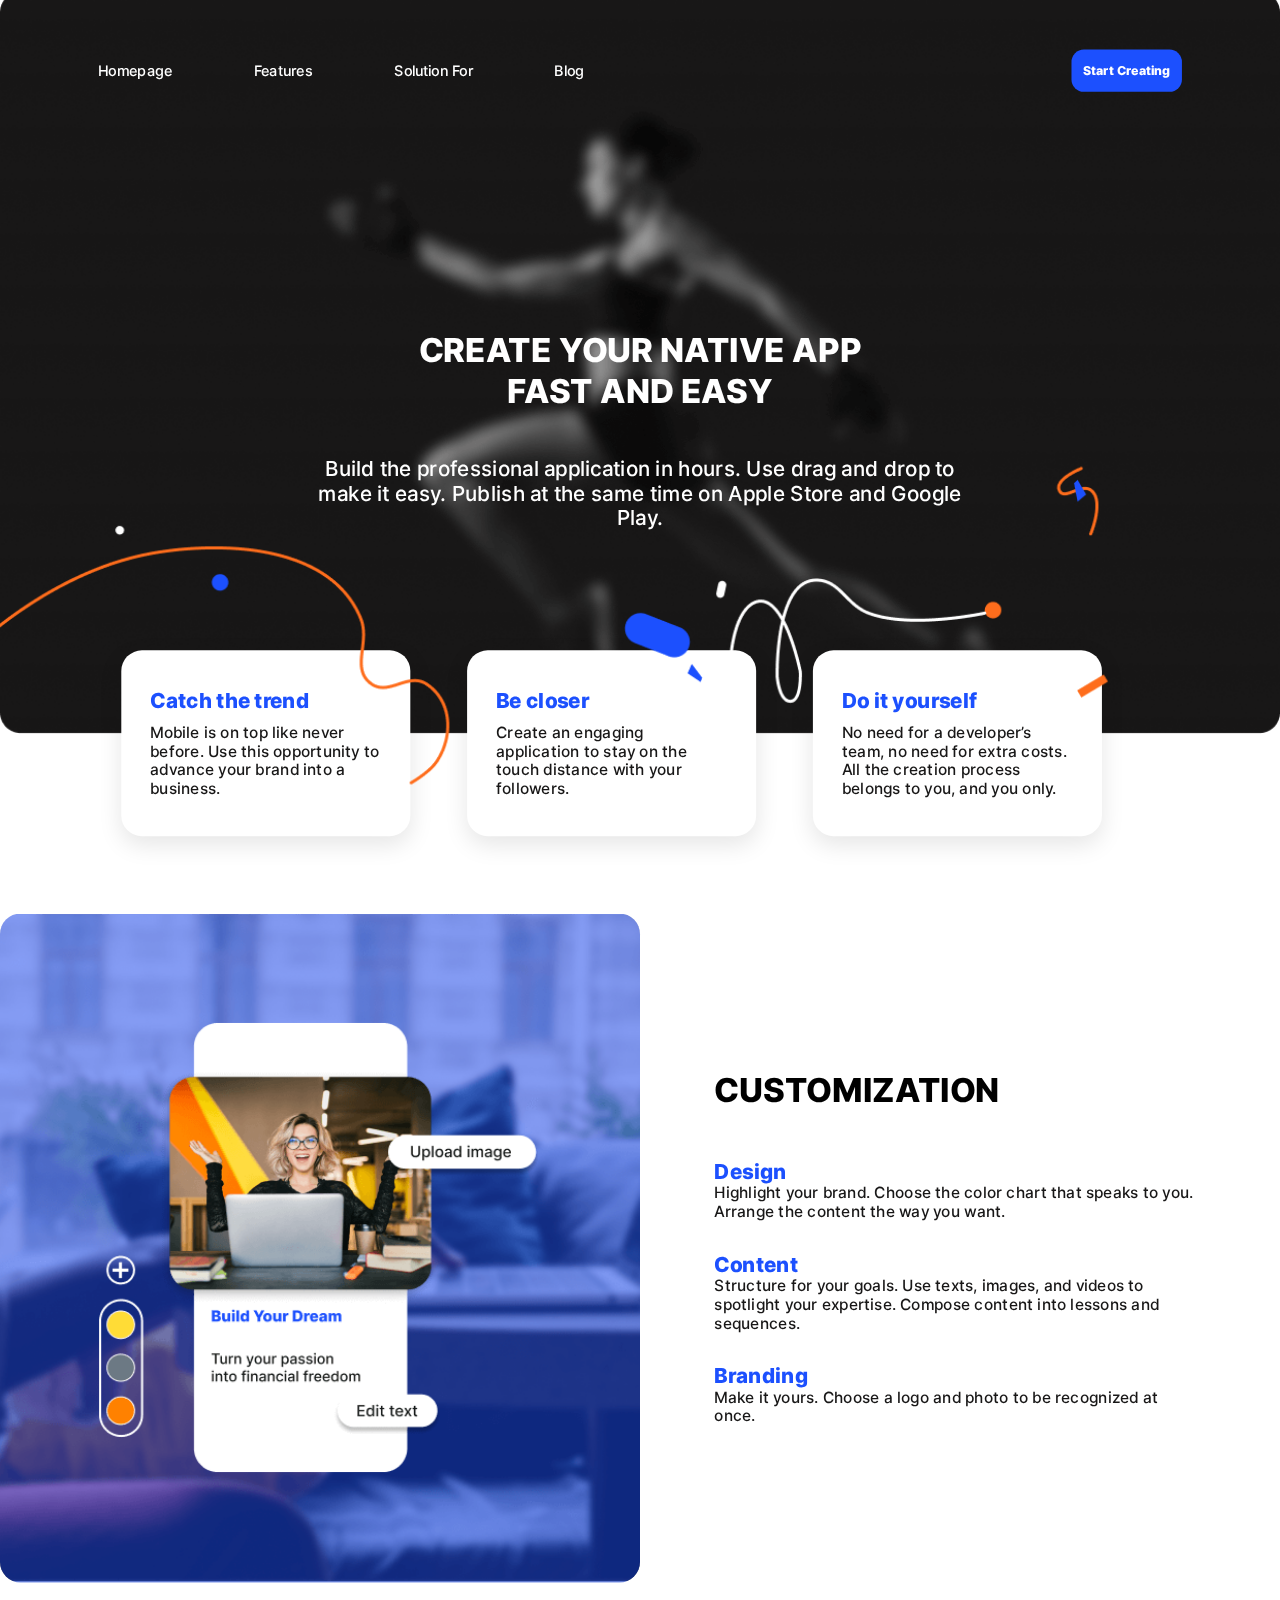
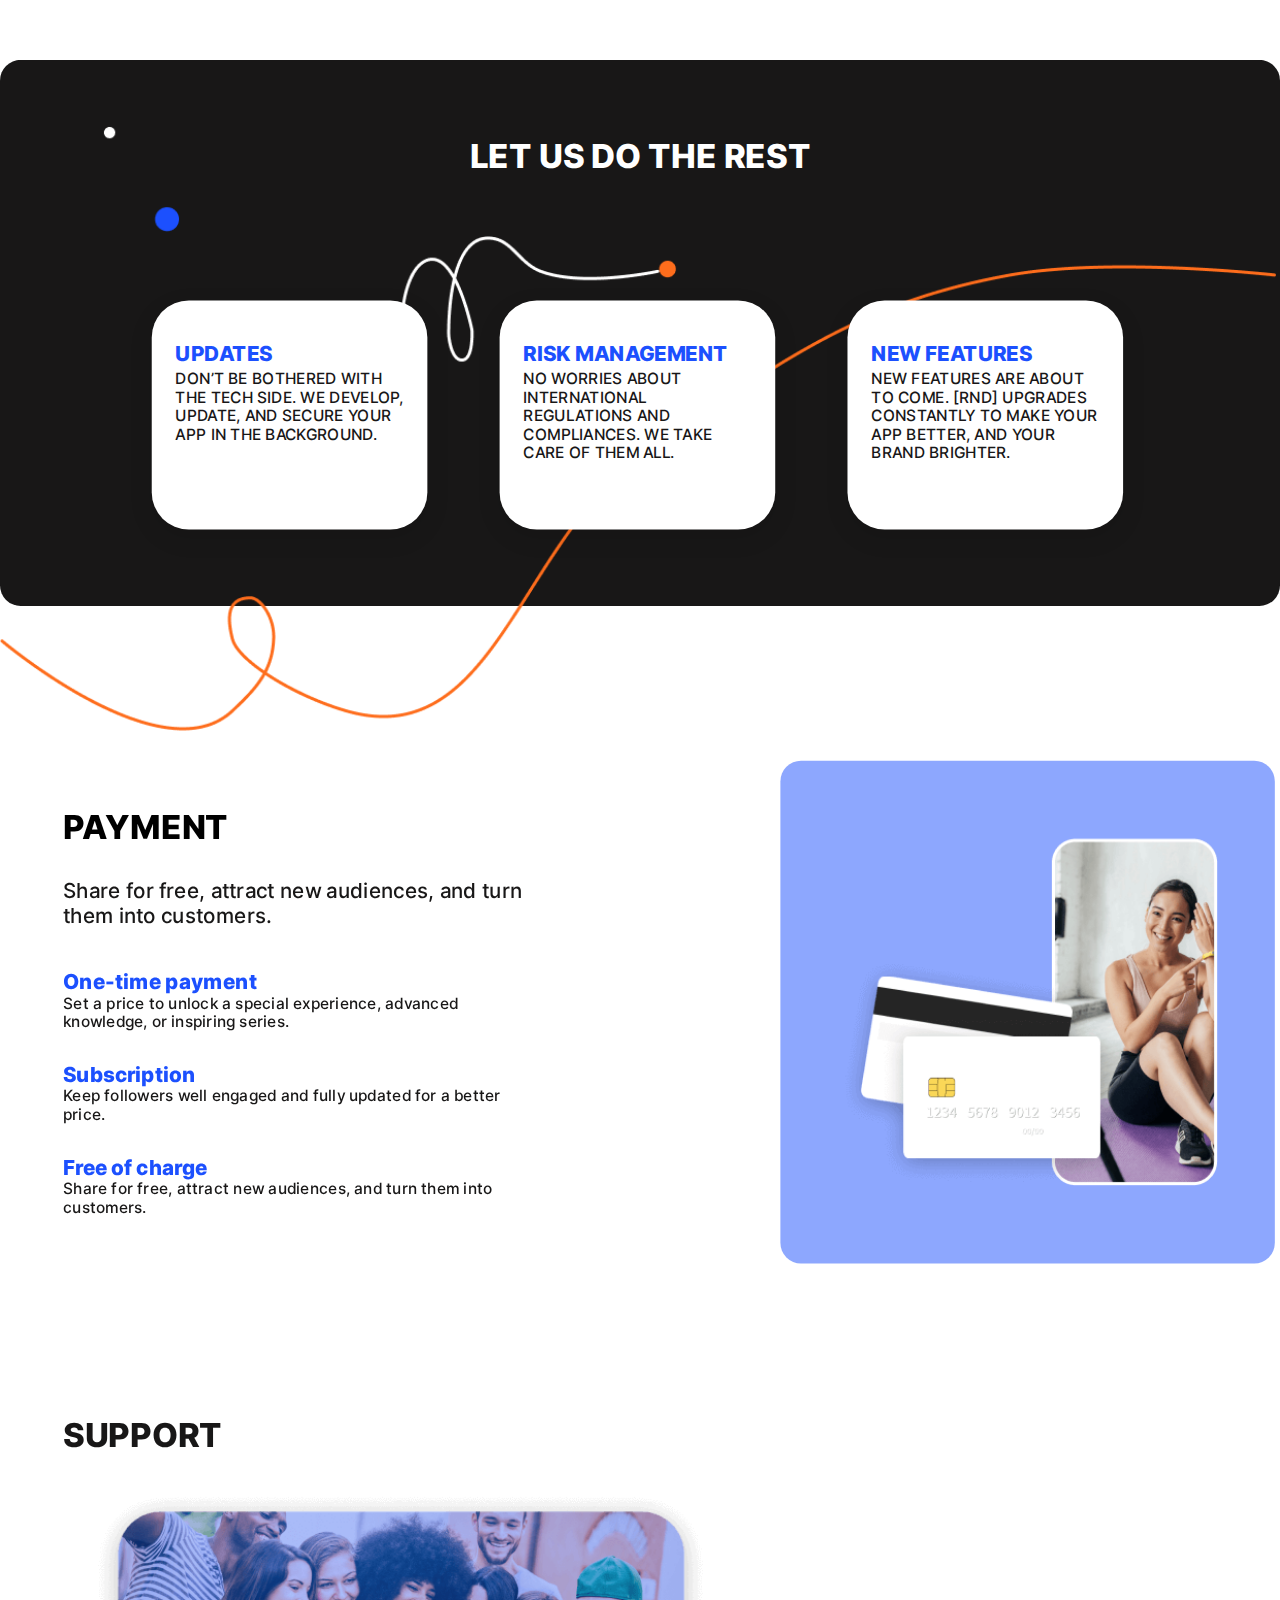
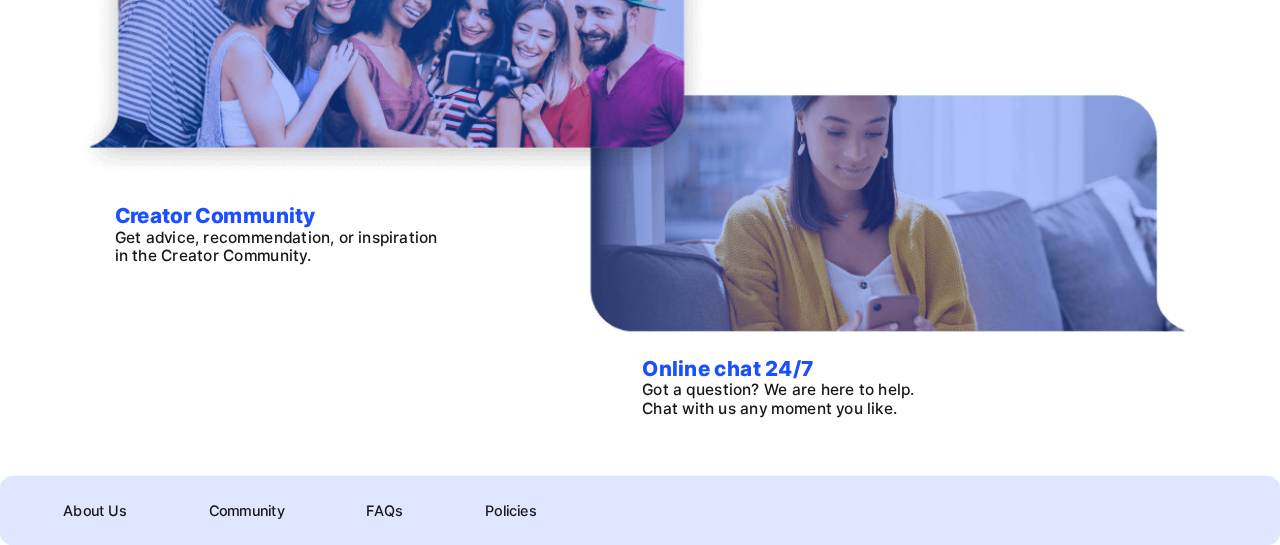
==== commit 68c1032d: "sss" ====
--- a/appBuilder.html
+++ b/appBuilder.html
@@ -5,7 +5,7 @@
     <meta http-equiv="X-UA-Compatible" content="IE=edge">
     <meta name="viewport" content="initial-scale=1, maximum-scale=1, user-scalable=no">
     <link rel="stylesheet" href="style/reset.css">
-    <link rel="stylesheet" href="style/style.min.css">
+    <link rel="stylesheet" href="style/style.css">
     <title>Create your presence</title>
 </head>
 <body class="body">
@@ -155,38 +155,6 @@
 
 
     <script src="https://cdnjs.cloudflare.com/ajax/libs/jquery/3.6.0/jquery.min.js" ></script>
-    <script>
-        if ($(window).width() > 768) {
-            $(window).resize(function () {
-                calculateNewScale();
-            });
-            calculateNewScale();
-            function calculateNewScale() {
-                var percentageOn1 = $(window).width() / 1240;
-                $(".wrapper").css({
-                    "-moz-transform": "scale(" + percentageOn1 + ")",
-                    "-webkit-transform": "scale(" + percentageOn1 + ")",
-                    transform: "scale(" + percentageOn1 + ")",
-                    "transform-origin": "left top",
-                });
-            }
-        }
-
-        if ($(window).width() < 768) {
-        $(window).resize(function () {
-            calculateNewScale();
-        });
-        calculateNewScale();
-        function calculateNewScale() {
-            var percentageOn1 = $(window).width() / 768;
-            $(".wrapper").css({
-                "-moz-transform": "scale(" + percentageOn1 + ")",
-                "-webkit-transform": "scale(" + percentageOn1 + ")",
-                transform: "scale(" + percentageOn1 + ")",
-                "transform-origin": "left top",
-            });
-        }
-        }
-    </script>
+    <script src="js/transform.js"></script>
 </body>
 </html>--- a/style/style.css
+++ b/style/style.css
@@ -0,0 +1,3782 @@
+@charset "UTF-8";
+@font-face {
+  font-family: "Inter-Regular";
+  src: url("../fonts/Inter-Regular.woff") format("woff"), url("../fonts/Inter-Regular.woff2") format("woff2"), url("../fonts/Inter-Regular.otf") format("opentype");
+  font-weight: 400;
+  font-style: normal;
+}
+@font-face {
+  font-family: "Inter-Medium";
+  src: url("../fonts/Inter-Medium.woff") format("woff"), url("../fonts/Inter-Medium.woff2") format("woff2"), url("../fonts/Inter-Medium.otf") format("opentype");
+  font-weight: 500;
+  font-style: normal;
+}
+@font-face {
+  font-family: "Inter-ExtraBold";
+  src: url("../fonts/Inter-ExtraBold.woff") format("woff"), url("../fonts/Inter-ExtraBold.woff2") format("woff2"), url("../fonts/Inter-ExtraBold.otf") format("opentype");
+  font-weight: 800;
+  font-style: normal;
+}
+.bodyActive {
+  overflow: hidden;
+}
+
+.wrapper {
+  width: 1240px;
+  height: 1240px;
+  position: relative;
+}
+@media (max-width: 768px) {
+  .wrapper {
+    width: 768px;
+    height: 768px;
+  }
+  .wrapper .wrapperContainer {
+    max-width: 90%;
+    margin: 0 auto;
+  }
+}
+
+.wrapperContainer {
+  max-width: 1050px;
+  margin: 0 auto;
+}
+
+.style {
+  display: flex;
+}
+.style li {
+  margin-left: 5px;
+  background: black;
+}
+.style li a {
+  color: #fff;
+  text-decoration: none;
+}
+
+.footer {
+  padding: 25px 0;
+  width: 100%;
+  background: #DFE6FF;
+  border-radius: 24px;
+  box-sizing: border-box;
+}
+.footer ul {
+  display: flex;
+  align-items: center;
+}
+.footer ul li {
+  margin-right: 79px;
+}
+.footer ul li a {
+  font-family: "Inter-Medium";
+  font-size: 14px;
+  line-height: 17px;
+  color: #181717;
+  text-decoration: none;
+}
+
+@media (max-width: 768px) {
+  .footer ul li {
+    margin-right: 30px;
+  }
+  .footer ul li a {
+    font-size: 32px;
+    line-height: 39px;
+  }
+}
+@media (max-width: 576px) {
+  .footer {
+    height: 100px;
+    padding: 16px;
+  }
+}
+.paymentBunner {
+  padding: 293px 0 255px 0;
+  background: url(../img/paymentsBunner.png) !important;
+  background-size: contain;
+  background-repeat: no-repeat;
+  background-position: center;
+  margin-left: -2px !important;
+}
+.paymentBunner::after {
+  content: none;
+}
+
+.yourGame {
+  margin: 45px 0 150px 0;
+}
+.yourGame .yourGameContainer {
+  display: flex;
+  align-items: center;
+  padding-left: 62px;
+}
+.yourGame .yourGameContainer .yourGameContainerLeft {
+  width: 470px;
+  min-width: 470px;
+}
+.yourGame .yourGameContainer .yourGameContainerLeft h2 {
+  font-family: "Inter-ExtraBold";
+  font-size: 32px;
+  line-height: 39px;
+  text-transform: uppercase;
+  color: #000000;
+  margin-bottom: 30px;
+}
+.yourGame .yourGameContainer .yourGameContainerLeft p:nth-of-type(1) {
+  font-size: 20px;
+  line-height: 24px;
+  color: #181717;
+  font-family: "Inter-Medium";
+  margin-bottom: 34px;
+}
+.yourGame .yourGameContainer .yourGameContainerLeft h3 {
+  font-family: "Inter-ExtraBold";
+  font-weight: 800;
+  font-size: 20px;
+  line-height: 24px;
+  color: #1C50FE;
+  margin-bottom: 5px;
+}
+.yourGame .yourGameContainer .yourGameContainerLeft p {
+  font-family: "Inter-Regular";
+  font-weight: 800;
+  font-size: 15px;
+  line-height: 20px;
+  color: #181717;
+  margin-bottom: 30px;
+}
+
+.yourGameContainerRight {
+  margin-right: 25px;
+  width: 691px;
+  background: url(../img/paymentsImg.png);
+  background-size: contain;
+  background-repeat: no-repeat;
+  background-position: right;
+  height: 491px;
+  display: flex;
+  align-items: flex-end;
+  justify-content: center;
+  position: relative;
+}
+
+.yourGameHover {
+  display: flex;
+  position: absolute;
+  bottom: -100px;
+  left: 50%;
+  transform: translateX(-50%);
+}
+.yourGameHover .yourGameSection {
+  background: #FFFFFF;
+  box-shadow: 0px 8px 23px rgba(0, 0, 0, 0.1);
+  border-radius: 36px;
+  padding: 20px;
+  box-sizing: border-box;
+  display: flex;
+  flex-direction: column;
+  align-items: center;
+  margin-right: 27px;
+  width: 179px;
+  max-width: 179px;
+  box-sizing: border-box;
+  position: relative;
+  border: 3px solid transparent;
+  height: 179px;
+}
+.yourGameHover .yourGameSection p:nth-of-type(1) {
+  font-family: "Inter-ExtraBold";
+  font-size: 10px;
+  line-height: 12px;
+  text-transform: uppercase;
+  color: #181717;
+  margin-bottom: 18px;
+}
+.yourGameHover .yourGameSection p:nth-of-type(2) {
+  font-family: "Inter-ExtraBold";
+  font-size: 54px;
+  line-height: 65px;
+  text-transform: uppercase;
+  color: #1C50FE;
+  margin-bottom: 21px;
+  position: relative;
+  margin-left: auto;
+}
+.yourGameHover .yourGameSection p:nth-of-type(2) span {
+  font-family: "Inter-Medium";
+  font-size: 10px;
+  line-height: 30px;
+  color: #181717;
+}
+.yourGameHover .yourGameSection p:nth-of-type(2):after {
+  content: "£";
+  font-family: "Inter-ExtraBold";
+  font-size: 32px;
+  line-height: 39px;
+  text-transform: uppercase;
+  color: #1C50FE;
+  position: absolute;
+  top: 50%;
+  transform: translateY(-50%);
+  left: -25px;
+}
+.yourGameHover .yourGameSection button {
+  font-family: "Inter-ExtraBold";
+  font-size: 10px;
+  line-height: 12px;
+  text-transform: uppercase;
+  color: #181717;
+  padding: 7px 14px;
+  border: 1px solid #000000;
+  border-radius: 36px;
+}
+.yourGameHover .yourGameSection:nth-last-of-type(1) {
+  margin-right: 0;
+}
+
+.popular {
+  position: absolute;
+  top: -5px;
+  left: 0;
+  width: 100%;
+  height: 36px;
+  border-radius: 40px 40px 0 0;
+  background: #1C50FE;
+  display: flex;
+  align-items: center;
+  justify-content: center;
+}
+.popular p {
+  font-size: 15px;
+  line-height: 18px;
+  text-transform: uppercase;
+  color: #FFFFFF !important;
+  text-align: center;
+  margin-bottom: 0 !important;
+}
+
+.yourGameHover .yourGameSection:nth-of-type(2) {
+  margin-top: -20px;
+  border: 3px solid #1C50FE;
+  height: 234px;
+  padding-top: 50px;
+}
+.yourGameHover .yourGameSection:nth-of-type(2) button {
+  background: #181717;
+  color: #fff;
+}
+
+.needSell {
+  background: linear-gradient(0deg, #181717, #181717);
+  border-radius: 20px;
+  position: relative;
+  height: 579px;
+  box-sizing: border-box;
+  padding: 100px 0 160px 0;
+}
+.needSell::after {
+  content: "";
+  background: url(../img/Payments3.png);
+  background-size: contain;
+  background-repeat: no-repeat;
+  background-position: center;
+  position: absolute;
+  top: 0;
+  left: 0;
+  width: 100%;
+  height: 100%;
+  z-index: 1;
+}
+.needSell::before {
+  content: "";
+  background: url(../img/mask.png);
+  background-size: cover;
+  background-repeat: no-repeat;
+  background-position: center;
+  position: absolute;
+  top: 50%;
+  left: 50%;
+  transform: translate(-50%, -50%);
+  width: 100%;
+  height: 100%;
+  z-index: 0;
+}
+.needSell .wrapperContainer {
+  display: flex;
+  flex-direction: column;
+  align-items: center;
+  position: relative;
+  max-width: 1100px;
+  z-index: 1;
+}
+.needSell .wrapperContainer h2 {
+  font-family: "Inter-ExtraBold";
+  font-size: 32px;
+  line-height: 39px;
+  text-transform: uppercase;
+  color: #FFFFFF;
+  margin-bottom: 85px;
+}
+
+.needSellContainer {
+  display: flex;
+  justify-content: space-between;
+  align-items: flex-start;
+}
+
+.needSellSection {
+  background: url(../img/backgorund.png);
+  background-repeat: no-repeat;
+  background-size: cover;
+  width: 359px;
+  height: 246px;
+  box-sizing: border-box;
+  padding: 0 31px 0 62px;
+  display: flex;
+  flex-direction: column;
+  justify-content: center;
+}
+.needSellSection h3 {
+  font-family: "Inter-ExtraBold";
+  font-size: 20px;
+  line-height: 11px;
+  text-transform: uppercase;
+  color: #1C50FE;
+  margin-bottom: 10px;
+}
+.needSellSection p {
+  font-family: "Inter-Medium";
+  font-size: 15px;
+  line-height: 18px;
+  color: #181717;
+}
+
+.needSellPosition {
+  position: absolute;
+  z-index: 3;
+  top: 0;
+  right: 120px;
+}
+
+.needSellPosition2 {
+  position: absolute;
+  z-index: 0;
+  bottom: -100px;
+  left: -65px;
+  max-width: 100%;
+  -o-object-fit: contain;
+     object-fit: contain;
+}
+
+.needSellSection {
+  position: relative;
+}
+.needSellSection:nth-of-type(1)::after {
+  content: "";
+  background: url(../img/Payments4.png);
+  background-repeat: no-repeat;
+  background-size: contain;
+  position: absolute;
+  left: -10px;
+  top: 90px;
+  width: 64px;
+  height: 64px;
+}
+.needSellSection:nth-of-type(2)::after {
+  content: "";
+  background: url(../img/Payments5.png);
+  background-repeat: no-repeat;
+  background-size: contain;
+  position: absolute;
+  left: -10px;
+  top: 90px;
+  width: 64px;
+  height: 64px;
+}
+.needSellSection:nth-of-type(3)::after {
+  content: "";
+  background: url(../img/Payments6.png);
+  background-repeat: no-repeat;
+  background-size: contain;
+  position: absolute;
+  left: -10px;
+  top: 90px;
+  width: 64px;
+  height: 64px;
+}
+
+.monetizeEase {
+  padding-left: 0 !important;
+}
+.monetizeEase .paymentRight {
+  margin-left: 0 !important;
+  margin-right: 66px !important;
+  width: 619px;
+  min-width: 619px;
+  height: 548px;
+}
+.monetizeEase .paymentRight img {
+  max-width: 100%;
+  display: block;
+  max-height: 100%;
+  min-width: 100%;
+  -o-object-fit: cover;
+     object-fit: cover;
+  border-radius: 20px;
+}
+.monetizeEase .paymentRight::after {
+  content: none !important;
+}
+.monetizeEase .paymentLeft > p {
+  font-family: "Inter-Medium";
+  width: 60%;
+  font-size: 20px;
+  line-height: 24px;
+  color: #181717;
+}
+
+.paidLike {
+  padding: 73px 0 85px 0;
+  text-align: center;
+}
+.paidLike h2 {
+  font-family: "Inter-ExtraBold";
+  font-size: 32px;
+  line-height: 39px;
+  text-align: center;
+  text-transform: uppercase;
+  color: #181717;
+  margin-bottom: 28px;
+}
+.paidLike p {
+  font-family: "Inter-Regular";
+  font-size: 20px;
+  line-height: 24px;
+  text-align: center;
+  color: #181717;
+  width: 62%;
+  margin: 0 auto;
+}
+
+.paidLikeContainer {
+  margin: 48px 0 61px 0;
+  display: flex;
+  align-items: center;
+  flex-wrap: wrap;
+  justify-content: center;
+}
+.paidLikeContainer div {
+  width: 25%;
+  text-align: center;
+  margin-bottom: 50px;
+}
+.paidLikeContainer div img {
+  max-width: 100%;
+}
+
+.businessBox {
+  padding-right: 0;
+}
+.businessBox .wrapperContainer {
+  display: flex;
+}
+.businessBox .wrapperContainer .bunnerRightContainer .containerDesctop {
+  height: 313px;
+  position: relative;
+}
+.businessBox .wrapperContainer .bunnerRightContainer .containerDesctop p {
+  display: none;
+}
+.businessBox .wrapperContainer .bunnerRightContainer .containerDesctop img {
+  border: 5px solid #D9D9D9;
+  border-radius: 20px;
+}
+.businessBox .wrapperContainer .bunnerRightContainer .containerDesctop::after {
+  content: "";
+  position: absolute;
+  top: 0;
+  left: 50%;
+  transform: translateX(-50%);
+  width: 66px;
+  height: 14px;
+  background: #D9D9D9;
+  border-radius: 2px;
+}
+.businessBox .wrapperContainer .bunnerRightContainer .containerMobile {
+  bottom: 0vh;
+  right: -6%;
+}
+.businessBox .wrapperContainer .bunnerRightContainer .containerMobile p {
+  display: none;
+}
+.businessBox .wrapperContainer .bunnerRightContainer .containerMobile img {
+  border: 5px solid #D9D9D9;
+  border-radius: 10px;
+  position: relative;
+}
+.businessBox .wrapperContainer .bunnerRightContainer .containerMobile::after {
+  content: "";
+  position: absolute;
+  top: 0;
+  left: 50%;
+  transform: translateX(-50%);
+  width: 38px;
+  height: 8px;
+  background: #D9D9D9;
+  border-radius: 2px;
+}
+
+.featureHomePage {
+  padding: 82px 0;
+  background: linear-gradient(0deg, #181717, #181717);
+  border-radius: 20px;
+  position: relative;
+  overflow: hidden;
+}
+.featureHomePage .wrapperContainer {
+  display: flex;
+  flex-direction: column;
+  align-items: center;
+  position: relative;
+  max-width: 900px;
+  z-index: 1;
+}
+.featureHomePage .wrapperContainer::after {
+  content: "";
+  background: url(../img/Frame6.png);
+  background-size: contain;
+  background-repeat: no-repeat;
+  background-position: center;
+  position: absolute;
+  top: 0;
+  left: -268px;
+  width: 150%;
+  height: 100%;
+  z-index: 1;
+}
+.featureHomePage .wrapperContainer h2 {
+  font-family: "Inter-ExtraBold";
+  font-size: 32px;
+  line-height: 39px;
+  text-transform: uppercase;
+  color: #FFFFFF;
+  margin-bottom: 50px;
+}
+.featureHomePage::after {
+  content: "";
+  background: url(../img/mask.png);
+  background-size: contain;
+  background-repeat: no-repeat;
+  background-position: center;
+  position: absolute;
+  top: 50%;
+  left: 50%;
+  transform: translate(-50%, -50%);
+  width: 100%;
+  height: 100%;
+  z-index: 0;
+}
+
+.featureHomePageContainer {
+  display: flex;
+  align-items: flex-start;
+  justify-content: space-between;
+  min-width: 100%;
+  position: relative;
+  z-index: 2;
+}
+.featureHomePageContainer .featureHomePageSection {
+  width: 275px;
+  height: 514px;
+  display: flex;
+  flex-direction: column;
+  justify-content: flex-end;
+  background: #DFE6FF;
+  box-shadow: 0px 8px 23px rgba(0, 0, 0, 0.1);
+  border-radius: 24px;
+  position: relative;
+}
+.featureHomePageContainer .featureHomePageSection:nth-of-type(2) {
+  justify-content: flex-start;
+}
+.featureHomePageContainer .featureHomePageSection:nth-of-type(2) .top {
+  background: #FFFFFF;
+  box-shadow: 0px 8px 23px rgba(0, 0, 0, 0.1);
+  border-radius: 24px;
+  bottom: 0;
+  top: auto;
+}
+.featureHomePageContainer .featureHomePageSection .bottom img {
+  max-width: 100%;
+  border-radius: 24px;
+}
+.featureHomePageContainer .featureHomePageSection .top {
+  min-height: 317px;
+  max-height: 317px;
+  background: #DFE6FF;
+  box-shadow: 0px 8px 23px rgba(0, 0, 0, 0.1);
+  border-radius: 24px;
+  position: absolute;
+  display: flex;
+  flex-direction: column;
+  justify-content: center;
+  top: 0;
+  left: 0;
+  padding: 0 20px 0 20px;
+  z-index: 1;
+}
+.featureHomePageContainer .featureHomePageSection .top p {
+  font-family: "Inter-ExtraBold";
+  font-size: 20px;
+  line-height: 24px;
+  color: #1C50FE;
+  margin-bottom: 5px;
+}
+.featureHomePageContainer .featureHomePageSection .top ul li {
+  font-family: "Inter-Medium";
+  font-size: 15px;
+  line-height: 18px;
+  margin-bottom: 5px;
+  list-style: inside;
+  position: relative;
+}
+.featureHomePageContainer .featureHomePageSection .top ul li:before {
+  content: "";
+  min-width: 8px;
+  min-height: 8px;
+  background: #1C50FE;
+  display: flex;
+  border-radius: 50%;
+  margin-right: 3px;
+  margin-top: 3px;
+  position: absolute;
+  left: -2px;
+  top: 2px;
+}
+.featureHomePageContainer .featureHomePageSection .top svg {
+  position: absolute;
+  right: 50px;
+  top: 30px;
+}
+
+.afterOff {
+  height: 100% !important;
+}
+.afterOff::after {
+  content: none !important;
+}
+
+.startedOff {
+  box-shadow: none;
+}
+.startedOff .startedLeft {
+  padding-top: 163px;
+  padding-bottom: 140px;
+}
+.startedOff .startedRight {
+  right: 11% !important;
+  left: auto !important;
+}
+
+.startedOff .startedLeft .designBestRight .designBestList {
+  width: 85%;
+}
+.startedOff .startedLeft .designBestRight .designBestList li b {
+  font-family: "Inter-ExtraBold";
+  display: contents;
+}
+.startedOff .startedLeft .designBestRight .designBestList li::before {
+  min-width: 24px;
+}
+
+@media (max-width: 768px) {
+  .businessBox {
+    margin-top: 100px;
+  }
+  .businessBox .wrapperContainer {
+    min-width: 90%;
+    flex-direction: column;
+  }
+  .businessBox .wrapperContainer .bunnerRightContainer {
+    margin: 0 auto;
+  }
+  .businessBox .wrapperContainer .customizationRight {
+    width: 100%;
+    margin-top: 50px;
+  }
+  .featureHomePageContainer {
+    padding-left: 16px;
+    padding-right: 16px;
+    min-width: 90%;
+  }
+  .featureHomePageContainer .featureHomePageSection {
+    width: 32%;
+  }
+  .homeCustomization {
+    margin-top: 50px;
+    padding-left: 16px;
+    padding-right: 16px;
+    flex-direction: column;
+  }
+  .homeCustomization .customizationLeft {
+    width: 100%;
+    min-width: 100%;
+    max-width: 100%;
+    margin-bottom: 30px;
+  }
+  .homeCustomization .customizationRight {
+    width: 80%;
+    text-align: center;
+  }
+  .homeCustomization .customizationRight .customizationRightSection {
+    width: 100%;
+  }
+  .startedOff .startedLeft .designBestRight h2 {
+    text-align: left !important;
+  }
+  .bunnerBuilder .wrapperContainer h1 {
+    font-size: 40px;
+    line-height: 45px;
+    width: 100%;
+  }
+  .bunnerBuilder .wrapperContainer .bunnerPosition {
+    flex-direction: column;
+    bottom: -107%;
+  }
+  .bunnerPositionContainer {
+    width: 100% !important;
+    margin-bottom: 30px;
+  }
+  .businessBox {
+    margin-top: 500px;
+  }
+  .bunnerBuilder .wrapperContainer .bunnerPosition .bunnerPositionContainer h3 {
+    font-size: 28px !important;
+    line-height: 40px !important;
+  }
+  .bunnerBuilder .wrapperContainer .bunnerPosition .bunnerPositionContainer p {
+    font-size: 23px !important;
+    line-height: 23px !important;
+  }
+  .customizationRight h2 {
+    margin-bottom: 0 !important;
+  }
+  .customizationRight h3 {
+    font-size: 28px !important;
+    line-height: 40px !important;
+  }
+  .customizationRight h3 {
+    font-size: 23px !important;
+    line-height: 23px !important;
+  }
+  .featureHomePageContainer {
+    flex-direction: column;
+    align-items: center;
+  }
+  .featureHomePageContainer .featureHomePageSection {
+    width: 50%;
+    margin-bottom: 30px;
+  }
+  .featureHomePageContainer .featureHomePageSection .top p {
+    font-size: 28px !important;
+    line-height: 40px !important;
+  }
+  .featureHomePageContainer .featureHomePageSection .top ul li {
+    font-size: 23px !important;
+    line-height: 23px !important;
+    margin-bottom: 20px;
+  }
+  .featureHomePageContainer .featureHomePageSection .top {
+    min-height: 200px;
+    max-height: 200px;
+  }
+  .featureHomePageContainer .featureHomePageSection .top ul li:before {
+    left: -1px;
+    top: 5px;
+  }
+  .featureHomePageContainer .featureHomePageSection .bottom img {
+    min-width: 100%;
+  }
+  .customizationRight h2 {
+    margin-bottom: 30px !important;
+  }
+  .customizationRight p {
+    font-size: 23px !important;
+    line-height: 23px !important;
+    margin-top: 20px;
+  }
+  .businessBox .wrapperContainer .customizationRight h2 {
+    margin-top: 50px;
+  }
+  .businessBox .wrapperContainer .customizationRight {
+    margin-top: 0;
+  }
+  .featureHomePageContainer .featureHomePageSection {
+    width: 100% !important;
+  }
+}
+.bunnerBuilder {
+  background: url(../img/bunnerBuilder.png);
+  background-repeat: no-repeat;
+  background-size: cover;
+  background-position: center;
+  padding: 320px 0 206px 0;
+  position: relative;
+}
+.bunnerBuilder::after {
+  content: "";
+  background: url(../img/Frame2.png);
+  background-size: contain;
+  background-repeat: no-repeat;
+  background-position: center;
+  position: absolute;
+  bottom: -40px;
+  left: -30px;
+  width: 1108px;
+  height: 308px;
+  z-index: 1;
+}
+.bunnerBuilder .wrapperContainer {
+  display: flex;
+  flex-direction: column;
+  align-items: center;
+}
+.bunnerBuilder .wrapperContainer h1 {
+  font-family: "Inter-ExtraBold";
+  font-size: 32px;
+  line-height: 39px;
+  text-align: center;
+  text-transform: uppercase;
+  color: #FFFFFF;
+  width: 45%;
+  margin-bottom: 44px;
+}
+.bunnerBuilder .wrapperContainer > p {
+  font-family: "Inter-Medium";
+  font-size: 20px;
+  line-height: 24px;
+  text-align: center;
+  color: #FFFFFF;
+  width: 60%;
+}
+.bunnerBuilder .wrapperContainer .bunnerPosition {
+  position: absolute;
+  display: flex;
+  bottom: -90px;
+  left: 50%;
+  transform: translateX(-50%);
+}
+.bunnerBuilder .wrapperContainer .bunnerPosition .bunnerPositionContainer {
+  background: #FFFFFF;
+  width: 280px;
+  height: 180px;
+  margin-right: 55px;
+  box-shadow: 0px 8px 23px rgba(0, 0, 0, 0.1);
+  border-radius: 20px;
+  display: flex;
+  flex-direction: column;
+  justify-content: center;
+  padding: 22px 28px;
+  box-sizing: border-box;
+}
+.bunnerBuilder .wrapperContainer .bunnerPosition .bunnerPositionContainer h3 {
+  font-family: "Inter-ExtraBold";
+  font-size: 20px;
+  line-height: 24px;
+  color: #1C50FE;
+  margin-bottom: 10px;
+}
+.bunnerBuilder .wrapperContainer .bunnerPosition .bunnerPositionContainer p {
+  font-family: "Inter-Medium";
+  font-size: 15px;
+  line-height: 18px;
+  color: #181717;
+}
+
+.customization {
+  margin-top: 165px;
+  margin-bottom: 75px;
+  padding-right: 78px;
+  display: flex;
+  align-items: center;
+}
+.customization .customizationLeft {
+  width: 620px;
+  height: 648px;
+  background: url(../img/customization.png);
+  background-repeat: no-repeat;
+  background-size: cover;
+  background-position: center;
+  position: relative;
+  border-radius: 20px;
+  display: flex;
+  align-items: center;
+  justify-content: center;
+  margin-right: 72px;
+}
+.customization .customizationLeft::after {
+  content: "";
+  display: flex;
+  background: rgba(28, 80, 254, 0.5);
+  border-radius: 20px;
+  width: 100%;
+  height: 100%;
+  position: absolute;
+  left: 0;
+  top: 0;
+  z-index: 1;
+}
+.customization .customizationLeft img {
+  position: relative;
+  z-index: 2;
+}
+
+.customizationRight {
+  display: flex;
+  flex-direction: column;
+  width: 470px;
+}
+.customizationRight h2 {
+  font-family: "Inter-ExtraBold";
+  font-size: 32px;
+  line-height: 39px;
+  text-transform: uppercase;
+  color: #000000;
+  margin-bottom: 47px;
+}
+
+.customizationRight h3 {
+  font-family: "Inter-ExtraBold";
+  font-size: 20px;
+  line-height: 24px;
+  color: #1C50FE;
+}
+.customizationRight p {
+  font-family: "Inter-Medium";
+  font-size: 15px;
+  line-height: 18px;
+  color: #181717;
+  margin-bottom: 30px;
+}
+.customizationRight p:nth-last-child(1) {
+  margin-bottom: 0;
+}
+
+.footerBuilder {
+  background: #DFE6FF;
+  border-radius: 12px;
+  padding: 25px 0 25px 61px;
+}
+.footerBuilder ul {
+  display: flex;
+  align-items: center;
+}
+.footerBuilder ul li {
+  margin-right: 79px;
+}
+.footerBuilder ul li a {
+  font-family: "Inter-Medium";
+  font-size: 14px;
+  line-height: 17px;
+  color: #181717;
+  text-decoration: none;
+}
+
+.headerBuilder {
+  position: absolute;
+  top: 48px;
+  left: 50%;
+  transform: translateX(-50%);
+  display: flex;
+  align-items: center;
+  justify-content: space-between;
+  z-index: 20;
+  width: 1050px;
+  max-width: 1050px;
+  min-width: 1050px;
+}
+.headerBuilder ul {
+  display: flex;
+  align-items: center;
+}
+.headerBuilder ul li {
+  margin-right: 79px;
+}
+.headerBuilder ul li:nth-last-child(1) {
+  margin-right: 0;
+}
+.headerBuilder ul li a {
+  font-family: "Inter-Medium";
+  font-size: 14px;
+  line-height: 17px;
+  color: #FFFFFF;
+  text-decoration: none;
+}
+.headerBuilder button {
+  font-family: "Inter-ExtraBold";
+  font-size: 12px;
+  line-height: 15px;
+  color: #FFFFFF;
+  background: #1C50FE;
+  border-radius: 12px;
+  padding: 13px 11px;
+  border: none;
+}
+
+.letUs {
+  background: #181717;
+  border-radius: 20px;
+  padding: 74px 147px;
+  position: relative;
+}
+.letUs::after {
+  content: "";
+  background: url(../img/Frame3.png);
+  background-size: contain;
+  background-repeat: no-repeat;
+  background-position: center;
+  position: absolute;
+  top: 65px;
+  left: 0px;
+  width: 1236px;
+  height: 585px;
+  z-index: 1;
+}
+.letUs h2 {
+  font-family: "Inter-ExtraBold";
+  font-size: 32px;
+  line-height: 39px;
+  text-align: center;
+  text-transform: uppercase;
+  color: #FFFFFF;
+  margin-bottom: 120px;
+}
+
+.letUsContainer {
+  display: flex;
+  position: relative;
+  z-index: 2;
+}
+.letUsContainer .letUsSection {
+  width: 267px;
+  height: 222px;
+  background: #FFFFFF;
+  box-shadow: 0px 8px 23px rgba(0, 0, 0, 0.1);
+  border-radius: 36px;
+  padding: 47px 23px 0 23px;
+  margin-right: 70px;
+  box-sizing: border-box;
+}
+.letUsContainer .letUsSection:nth-last-child(1) {
+  margin-right: 0;
+}
+.letUsContainer .letUsSection h3 {
+  font-family: "Inter-ExtraBold";
+  font-size: 20px;
+  line-height: 52.52%;
+  text-transform: uppercase;
+  color: #1C50FE;
+  margin-bottom: 10px;
+}
+.letUsContainer .letUsSection p {
+  font-family: "Inter-Medium";
+  font-size: 15px;
+  line-height: 18px;
+  text-transform: uppercase;
+  color: #181717;
+}
+
+.payment {
+  margin-top: 150px;
+  padding-left: 61px;
+  margin-bottom: 73px;
+  display: flex;
+  align-items: center;
+}
+.payment .paymentRight {
+  width: 479px;
+  height: 487px;
+  background: url(../img/paymentImg.png);
+  background-repeat: no-repeat;
+  background-size: cover;
+  background-position: center;
+  position: relative;
+  border-radius: 20px;
+  display: flex;
+  align-items: center;
+  justify-content: center;
+  margin-left: 245px;
+}
+.payment .paymentRight::after {
+  content: "";
+  display: flex;
+  background: rgba(28, 80, 254, 0.5);
+  border-radius: 20px;
+  width: 100%;
+  height: 100%;
+  position: absolute;
+  left: 0;
+  top: 0;
+  z-index: 1;
+}
+.payment .paymentRight img {
+  position: relative;
+  z-index: 2;
+}
+
+.paymentLeft {
+  display: flex;
+  flex-direction: column;
+  width: 450px;
+}
+.paymentLeft h2 {
+  font-family: "Inter-ExtraBold";
+  font-size: 32px;
+  line-height: 39px;
+  text-transform: uppercase;
+  color: #000000;
+  margin-bottom: 30px;
+}
+.paymentLeft p {
+  font-family: "Inter-Medium";
+  font-size: 20px;
+  line-height: 24px;
+  color: #181717;
+  margin-bottom: 40px;
+}
+
+.paymentLeftContainer h3 {
+  font-family: "Inter-ExtraBold";
+  font-size: 20px;
+  line-height: 24px;
+  color: #1C50FE;
+}
+.paymentLeftContainer p {
+  font-family: "Inter-Medium";
+  font-size: 15px;
+  line-height: 18px;
+  color: #181717;
+  margin-bottom: 30px;
+}
+.paymentLeftContainer p:nth-last-child(1) {
+  margin-bottom: 0;
+}
+
+.support {
+  padding: 74px 92px 74px 61px;
+  margin-bottom: 100px;
+}
+.support h2 {
+  font-family: "Inter-ExtraBold";
+  font-size: 32px;
+  line-height: 39px;
+  text-transform: uppercase;
+  color: #181717;
+  margin-bottom: 32px;
+}
+
+.supportContainer {
+  display: flex;
+  position: relative;
+}
+.supportContainer .supportContainerLeft img,
+.supportContainer .supportContainerRight img {
+  max-width: 100%;
+  margin-bottom: 24px;
+}
+.supportContainer .supportContainerLeft h3,
+.supportContainer .supportContainerRight h3 {
+  font-family: "Inter-ExtraBold";
+  font-size: 20px;
+  line-height: 24px;
+  color: #1C50FE;
+  padding-left: 50px;
+}
+.supportContainer .supportContainerLeft p,
+.supportContainer .supportContainerRight p {
+  font-family: "Inter-Medium";
+  font-size: 15px;
+  line-height: 18px;
+  color: #181717;
+  margin-bottom: 30px;
+  padding-left: 50px;
+  width: 50%;
+}
+
+.supportContainerRight {
+  position: absolute;
+  right: 0;
+  top: 200px;
+  z-index: -1;
+}
+
+@media (max-width: 768px) {
+  .bunnerBuilder {
+    padding: 150px 0 150px 0;
+  }
+  .bunnerBuilder .wrapperContainer {
+    flex-direction: column;
+  }
+  .bunnerBuilder .wrapperContainer .bunnerLeft {
+    text-align: center;
+    display: flex;
+    flex-direction: column;
+    align-items: center;
+  }
+  .bunnerBuilder .wrapperContainer .bunnerLeft p {
+    width: 80%;
+  }
+  .bunnerBuilder .wrapperContainer .bunnerPosition .bunnerPositionContainer {
+    width: 200px;
+    margin-right: 20px;
+  }
+  .bunnerBuilder .wrapperContainer .bunnerPosition .bunnerPositionContainer:nth-last-child(1) {
+    margin-right: 0;
+  }
+  .bunnerBuilder .wrapperContainer .bunnerPosition .bunnerPositionContainer h3 {
+    font-size: 15px;
+    line-height: 18px;
+  }
+  .bunnerBuilder .wrapperContainer .bunnerPosition .bunnerPositionContainer p {
+    font-size: 12px;
+    line-height: 15px;
+  }
+  h1 {
+    width: 80%;
+    text-align: center;
+  }
+  .bunnerBuilder::after {
+    width: 100%;
+  }
+  .customizationLeft {
+    width: 420px !important;
+    height: 448px !important;
+    min-width: 420px;
+    min-height: 448px;
+    margin-right: 20px !important;
+  }
+  .customizationLeft img {
+    width: 70%;
+    height: 70%;
+  }
+  .customizationRight h2 {
+    font-size: 30px;
+    line-height: 35px;
+  }
+  .customizationRight {
+    width: 300px;
+  }
+  .headerBuilder {
+    width: 100%;
+    max-width: 90%;
+    min-width: 90%;
+  }
+  .headerBuilder ul li {
+    margin-right: 20px;
+  }
+  .headerBuilder ul li a {
+    font-size: 22px;
+    line-height: 25px;
+  }
+  .letUs {
+    padding: 50px;
+  }
+  .letUsContainer .letUsSection {
+    margin-right: 20px;
+    padding: 20px 20px 0 20px;
+    box-sizing: border-box;
+  }
+  .letUsContainer .letUsSection h3 {
+    font-size: 18px;
+    line-height: 20px;
+  }
+  .letUsContainer .letUsSection p {
+    font-size: 12px;
+    line-height: 15px;
+  }
+  .letUs::after {
+    width: 100%;
+    height: 400px;
+    top: auto;
+    bottom: 0;
+  }
+  .payment {
+    margin-top: 50px;
+    margin-bottom: 0;
+  }
+  .paymentRight {
+    width: 300px !important;
+    height: 350px !important;
+    min-width: 300px;
+    min-height: 350px;
+    margin-left: 20px !important;
+  }
+  .paymentRight img {
+    width: 80%;
+    height: 80%;
+  }
+  .paymentLeft h2 {
+    font-size: 30px;
+    line-height: 35px;
+    margin-bottom: 10px;
+  }
+  .paymentLeft p {
+    margin-bottom: 20px;
+    font-size: 15px;
+    line-height: 18px;
+  }
+  .supportContainer .supportContainerLeft,
+.supportContainer .supportContainerRight {
+    width: 350px;
+  }
+  .supportContainerRight {
+    right: 20px;
+    top: 70px;
+  }
+  .supportContainer .supportContainerLeft h3,
+.supportContainer .supportContainerRight h3 {
+    padding-left: 20px;
+  }
+  .supportContainer .supportContainerLeft p,
+.supportContainer .supportContainerRight p {
+    padding-left: 20px;
+  }
+  .supportContainer .supportContainerLeft img,
+.supportContainer .supportContainerRight img {
+    margin-bottom: 10px;
+  }
+  .supportContainer .supportContainerRight p {
+    width: 100%;
+  }
+  .support {
+    margin-bottom: 0;
+    padding-right: 20px;
+  }
+  .supportContainer .supportContainerLeft p {
+    width: 80%;
+  }
+}
+@media (max-width: 576px) {
+  .headerBuilder button {
+    font-size: 28px;
+    line-height: 32px;
+  }
+}
+.alsoLike {
+  position: relative;
+}
+.alsoLike .wrapperContainer h2 {
+  font-family: "Inter-ExtraBold";
+  font-size: 55px;
+  line-height: 65px;
+  color: #1C50FE;
+  text-align: center;
+  margin-bottom: 84px;
+}
+.alsoLike::after {
+  content: "";
+  position: absolute;
+  width: 100%;
+  height: 441px;
+  left: 0;
+  bottom: 0;
+  background: #DFE6FF;
+  z-index: -1;
+}
+
+.alsoLikeContainer {
+  display: flex;
+  align-items: flex-start;
+  padding-bottom: 110px;
+}
+.alsoLikeContainer .alsoLikeSection {
+  width: 333px;
+  height: 422px;
+  margin-right: 63px;
+  background: #FFFFFF;
+  box-shadow: 0px -1px 8px rgba(0, 0, 0, 0.15);
+  border-radius: 24px;
+}
+.alsoLikeContainer .alsoLikeSection img {
+  max-width: 100%;
+  border-radius: 24px;
+  margin-bottom: 32px;
+  min-width: 100%;
+  -o-object-fit: none;
+     object-fit: none;
+}
+.alsoLikeContainer .alsoLikeSection:nth-last-child(1) {
+  margin-right: 0;
+}
+.alsoLikeContainer .alsoLikeSection h3 {
+  font-family: "Inter-ExtraBold";
+  font-size: 25px;
+  line-height: 30px;
+  color: #181717;
+  margin-bottom: 20px;
+  padding: 0 22px;
+}
+.alsoLikeContainer .alsoLikeSection p {
+  font-family: "Inter-Regular";
+  font-size: 20px;
+  line-height: 30px;
+  color: #181717;
+  padding: 0 22px;
+}
+
+.bunnerArticle {
+  background: #1C50FE;
+  padding-top: 128px;
+  padding-bottom: 52px;
+}
+.bunnerArticle .wrapperContainer {
+  display: flex;
+  flex-direction: column;
+  align-items: center;
+}
+.bunnerArticle .wrapperContainer h1 {
+  font-family: "Inter-ExtraBold";
+  font-size: 55px;
+  line-height: 99%;
+  text-align: center;
+  text-transform: uppercase;
+  color: #DFE6FF;
+  margin-bottom: 50px;
+  width: 50%;
+}
+.bunnerArticle .wrapperContainer .bunnerArticleBtn {
+  display: flex;
+  align-items: center;
+}
+.bunnerArticle .wrapperContainer .bunnerArticleBtn button {
+  font-family: "Inter-Medium";
+  font-size: 20px;
+  line-height: 24px;
+  color: #FFFFFF;
+  border: 2px solid #FFFFFF;
+  border-radius: 12px;
+  padding: 12px 26px;
+  margin-right: 18px;
+  background: transparent;
+}
+.bunnerArticle .wrapperContainer .bunnerArticleBtn button:nth-last-child(1) {
+  margin-right: 0;
+}
+.bunnerArticle .wrapperContainer .bunnerArticleBtn button:hover {
+  background: #181717;
+  border: 2px solid #181717;
+}
+
+.headerArticle {
+  background: transparent;
+}
+.headerArticle .wrapperContainer {
+  display: flex;
+  align-items: center;
+  justify-content: space-between;
+  position: absolute;
+  left: 50%;
+  top: 27px;
+  transform: translateX(-50%);
+  width: 100%;
+}
+.headerArticle .wrapperContainer ul {
+  display: flex;
+}
+.headerArticle .wrapperContainer ul li {
+  margin-right: 65px;
+}
+.headerArticle .wrapperContainer ul li:nth-last-child(1) {
+  margin-right: 0;
+}
+.headerArticle .wrapperContainer ul li a {
+  font-family: "Inter-Medium";
+  font-size: 14px;
+  line-height: 17px;
+  color: #FFFFFF;
+  text-decoration: none;
+}
+.headerArticle .wrapperContainer button {
+  font-family: "Inter-ExtraBold";
+  font-size: 12px;
+  line-height: 15px;
+  color: #FFFFFF;
+  background: #181717;
+  border-radius: 12px;
+  padding: 13px 11px;
+  border: none;
+}
+
+.mainArticleCenter {
+  margin-bottom: 100px;
+}
+.mainArticleCenter .wrapperContainer h3 {
+  font-family: "Inter-ExtraBold";
+  font-size: 25px;
+  line-height: 30px;
+  color: #181717;
+  margin-bottom: 20px;
+}
+.mainArticleCenter .wrapperContainer p {
+  font-family: "Inter-Regular";
+  font-size: 20px;
+  line-height: 30px;
+  color: #181717;
+}
+.mainArticleCenter .wrapperContainer > img {
+  max-width: 100%;
+  margin: 65px 0;
+}
+.mainArticleCenter .wrapperContainer .mainArticleCenterFlex {
+  display: flex;
+  align-items: center;
+  margin-top: 115px;
+}
+.mainArticleCenter .wrapperContainer .mainArticleCenterFlex img {
+  width: 164px;
+  height: 164px;
+  margin-right: 18px;
+}
+.mainArticleCenter .wrapperContainer .mainArticleCenterFlex .mainContainer h3 {
+  font-family: "Inter-ExtraBold";
+  font-size: 20px;
+  line-height: 24px;
+  color: #181717;
+  margin-bottom: 8px;
+}
+.mainArticleCenter .wrapperContainer .mainArticleCenterFlex .mainContainer p {
+  font-family: "Inter-Regular";
+  font-size: 20px;
+  line-height: 24px;
+  color: #181717;
+}
+
+.mainArticleTop {
+  padding: 43px 0 71px 0;
+}
+.mainArticleTop .wrapperContainer .breadCrumbs {
+  display: flex;
+  align-items: center;
+  margin-bottom: 34px;
+}
+.mainArticleTop .wrapperContainer .breadCrumbs a {
+  font-family: "Inter-Regular";
+  font-size: 20px;
+  line-height: 24px;
+  color: #181717;
+  text-decoration: none;
+}
+.mainArticleTop .wrapperContainer .breadCrumbs a:nth-of-type(3) {
+  font-family: "Inter-Medium";
+  font-size: 20px;
+  line-height: 24px;
+  color: #1C50FE;
+  margin-left: 5px;
+}
+.mainArticleTop .wrapperContainer .breadCrumbs a:nth-of-type(3)::after {
+  content: none;
+}
+.mainArticleTop .wrapperContainer .breadCrumbs a:nth-of-type(2) {
+  margin-left: 5px;
+}
+.mainArticleTop .wrapperContainer .breadCrumbs a::after {
+  content: ">";
+  margin-left: 5px;
+}
+
+.articleFlex {
+  display: flex;
+  align-items: center;
+  max-height: 422px;
+}
+.articleFlex .articleFlexLeft {
+  width: 552px;
+  margin-right: 24px;
+}
+.articleFlex .articleFlexLeft img {
+  max-width: 100%;
+  min-width: 100%;
+  -o-object-fit: cover;
+     object-fit: cover;
+  height: 430px;
+  border-radius: 24px;
+}
+
+.articleFlexRight {
+  border: 2px solid #1C50FE;
+  border-radius: 24px;
+  width: 552px;
+  height: 422px;
+  padding: 77px 43px 77px 70px;
+  box-sizing: border-box;
+  display: flex;
+  flex-direction: column;
+  align-items: flex-start;
+}
+.articleFlexRight p {
+  font-family: "Inter-ExtraBold";
+  font-size: 25px;
+  line-height: 30px;
+  color: #181717;
+  margin-bottom: 23px;
+}
+.articleFlexRight ul li {
+  margin-bottom: 5px;
+}
+.articleFlexRight ul li:nth-last-child(1) {
+  margin-bottom: 0;
+}
+.articleFlexRight ul li a {
+  font-family: "Inter-Regular";
+  font-size: 20px;
+  line-height: 24px;
+  -webkit-text-decoration-line: underline;
+          text-decoration-line: underline;
+  color: #1C50FE;
+  display: flex;
+  align-items: center;
+}
+.articleFlexRight ul li a:nth-of-type(1) {
+  display: flex;
+  align-items: flex-start !important;
+}
+.articleFlexRight ul li a:nth-of-type(5) {
+  display: flex;
+  align-items: flex-start !important;
+}
+.articleFlexRight ul li a::before {
+  content: "";
+  display: flex;
+  background: #181717;
+  width: 9px;
+  height: 9px;
+  min-width: 9px;
+  min-height: 9px;
+  border-radius: 50%;
+  margin-right: 10px;
+  margin-top: 5px;
+}
+
+.mainArticleInfo {
+  margin-top: 22px;
+  display: flex;
+  align-items: center;
+}
+.mainArticleInfo p:nth-of-type(1) {
+  font-family: "Inter-ExtraBold";
+  font-size: 15px;
+  line-height: 18px;
+  color: #181717;
+  margin-left: 10px;
+  margin-right: 14px;
+}
+.mainArticleInfo p:nth-of-type(2) {
+  font-family: "Inter-Regular";
+  font-size: 15px;
+  line-height: 18px;
+  color: #181717;
+  margin-right: 23px;
+}
+.mainArticleInfo p:nth-of-type(3) {
+  font-family: "Inter-Regular";
+  font-size: 15px;
+  line-height: 18px;
+  color: #181717;
+}
+
+@media (max-width: 768px) {
+  .alsoLikeContainer {
+    flex-wrap: wrap;
+    align-items: center;
+    justify-content: center;
+  }
+  .alsoLikeContainer .alsoLikeSection {
+    width: 45%;
+    margin-right: 32px;
+  }
+  .alsoLikeContainer .alsoLikeSection:nth-of-type(3) {
+    margin-top: 16px;
+  }
+  .alsoLike::after {
+    height: 700px;
+  }
+  .bunnerArticle .wrapperContainer h1 {
+    width: 80%;
+  }
+  .bunnerArticle .wrapperContainer .bunnerArticleBtn {
+    flex-wrap: wrap;
+    justify-content: center;
+  }
+  .bunnerArticle .wrapperContainer .bunnerArticleBtn button {
+    margin-bottom: 16px;
+  }
+  .mainArticleCenter .wrapperContainer .mainArticleCenterFlex img {
+    width: 100px;
+    height: 100px;
+  }
+  .mainArticleCenter .wrapperContainer .mainArticleCenterFlex .mainContainer p {
+    font-size: 14px;
+    line-height: 16px;
+  }
+  .articleFlex {
+    flex-direction: column-reverse;
+    max-height: 100%;
+  }
+  .articleFlexRight {
+    width: 100%;
+    margin-bottom: 16px;
+    padding: 50px;
+    height: 100%;
+  }
+  .articleFlexLeft {
+    margin-right: 0 !important;
+    width: 100% !important;
+  }
+}
+.blogBunner {
+  background: #1C50FE;
+  padding-top: 140px;
+  padding-bottom: 75px;
+}
+.blogBunner .wrapperContainer {
+  display: flex;
+  flex-direction: column;
+}
+.blogBunner .wrapperContainer .blogBunnerTop {
+  display: flex;
+}
+.blogBunner .wrapperContainer .blogBunnerTop .blogBunnerTittle {
+  width: 49%;
+  margin-right: 27px;
+  display: flex;
+  flex-direction: column;
+}
+.blogBunner .wrapperContainer .blogBunnerTop > img {
+  width: 49%;
+  max-width: 100%;
+}
+
+.blogBunnerTittle {
+  display: flex;
+  flex-direction: column;
+}
+.blogBunnerTittle h1 {
+  font-family: "Inter-ExtraBold";
+  font-size: 55px;
+  line-height: 99%;
+  text-transform: uppercase;
+  color: #DFE6FF;
+}
+.blogBunnerTittle p {
+  font-family: "Inter-Regular";
+  font-size: 20px;
+  line-height: 24px;
+  color: #FFFFFF;
+  margin-bottom: 22px;
+}
+.blogBunnerTittle .blogBunnerTittleContainer {
+  display: flex;
+  align-items: center;
+}
+.blogBunnerTittle .blogBunnerTittleContainer p {
+  font-family: "Inter-Medium";
+  font-size: 15px;
+  line-height: 18px;
+  color: #FFFFFF;
+  margin-bottom: 0;
+}
+.blogBunnerTittle .blogBunnerTittleContainer p:nth-of-type(2) {
+  margin-left: auto;
+}
+
+.chat {
+  border: none;
+  background: transparent;
+  font-size: 15px;
+  line-height: 18px;
+  color: #FFFFFF;
+  display: flex;
+  align-items: center;
+  margin-left: 10px;
+}
+.chat::before {
+  content: "";
+  background: url(../img/chat.png);
+  background-repeat: no-repeat;
+  background-size: contain;
+  background-position: center;
+  width: 19px;
+  height: 19px;
+  display: flex;
+  margin-right: 5px;
+}
+
+.blogBunnerBottom {
+  display: flex;
+  align-items: center;
+  margin-top: 57px;
+}
+.blogBunnerBottom p {
+  font-family: "Inter-Medium";
+  font-size: 20px;
+  line-height: 24px;
+  color: #DFE6FF;
+  margin-right: 150px;
+  padding: 10px 0 10px 10px;
+  border-left: 2px solid #DFE6FF;
+  width: 5%;
+}
+
+.blogBunnerBottomContainerBtn button {
+  font-family: "Inter-Medium";
+  font-size: 20px;
+  line-height: 24px;
+  color: #FFFFFF;
+  border: 2px solid #FFFFFF;
+  border-radius: 12px;
+  padding: 12px 26px;
+  margin-right: 18px;
+  background: transparent;
+}
+.blogBunnerBottomContainerBtn button:nth-last-child(1) {
+  margin-right: 0;
+}
+.blogBunnerBottomContainerBtn button:hover {
+  background: #181717;
+  border: 2px solid #181717;
+}
+
+.blogForm {
+  background: #DFE6FF;
+  padding: 75px 0;
+  margin-top: 70px;
+}
+.blogForm .wrapperContainer {
+  max-width: 666px;
+  margin: 0 auto 0 auto;
+}
+.blogForm .wrapperContainer h2 {
+  font-family: "Inter-ExtraBold";
+  font-size: 61px;
+  line-height: 99%;
+  text-align: center;
+  text-transform: uppercase;
+  color: #181717;
+  margin-bottom: 40px;
+}
+
+.blogForm .wrapperContainer form {
+  width: 100%;
+  height: 52px;
+  display: flex;
+  position: relative;
+}
+.blogForm .wrapperContainer form input {
+  background: #F3F3F1;
+  border-radius: 12px 13px 13px 12px;
+  height: 52px;
+  font-size: 20px;
+  line-height: 24px;
+  color: #B5B0B0;
+  padding-left: 28px;
+  border: none;
+  width: 100%;
+}
+.blogForm .wrapperContainer form input:nth-of-type(2) {
+  position: absolute;
+  top: 1px;
+  right: 0;
+  background: #1C50FE;
+  border-radius: 12px;
+  width: 210px;
+  height: 52px;
+  font-size: 20px;
+  line-height: 24px;
+  display: flex;
+  align-items: center;
+  justify-content: center;
+  color: #F5F2E1;
+  padding-left: 0;
+}
+.blogForm .wrapperContainer form input::-moz-placeholder {
+  font-size: 20px;
+  line-height: 24px;
+  color: #B5B0B0;
+}
+.blogForm .wrapperContainer form input:-ms-input-placeholder {
+  font-size: 20px;
+  line-height: 24px;
+  color: #B5B0B0;
+}
+.blogForm .wrapperContainer form input::placeholder {
+  font-size: 20px;
+  line-height: 24px;
+  color: #B5B0B0;
+}
+
+.footerBlog {
+  background: #181717;
+  padding: 52px 0;
+}
+.footerBlog ul {
+  display: flex;
+  align-items: center;
+}
+.footerBlog ul li {
+  margin-right: 41px;
+}
+.footerBlog ul li a {
+  font-family: "Inter-Regular";
+  font-size: 20px;
+  line-height: 24px;
+  color: #FFFFFF;
+  text-decoration: none;
+}
+
+.blogHeader {
+  background: transparent;
+}
+.blogHeader .wrapperContainer {
+  display: flex;
+  align-items: center;
+  justify-content: space-between;
+  position: absolute;
+  left: 50%;
+  top: 27px;
+  transform: translateX(-50%);
+  width: 100%;
+}
+.blogHeader .wrapperContainer ul {
+  display: flex;
+}
+.blogHeader .wrapperContainer ul li {
+  margin-right: 65px;
+}
+.blogHeader .wrapperContainer ul li:nth-last-child(1) {
+  margin-right: 0;
+}
+.blogHeader .wrapperContainer ul li a {
+  font-family: "Inter-Medium";
+  font-size: 14px;
+  line-height: 17px;
+  color: #FFFFFF;
+  text-decoration: none;
+}
+.blogHeader .wrapperContainer button {
+  font-family: "Inter-ExtraBold";
+  font-size: 12px;
+  line-height: 15px;
+  color: #FFFFFF;
+  background: #181717;
+  border-radius: 12px;
+  padding: 13px 11px;
+  border: none;
+}
+
+.technology {
+  margin-top: 75px;
+}
+.technology .wrapperContainer {
+  display: flex;
+  flex-direction: column;
+}
+
+.tourism {
+  margin-top: 140px;
+}
+
+.technologyTittleContainer {
+  display: flex;
+  justify-content: space-between;
+  align-items: flex-end;
+}
+.technologyTittleContainer h2 {
+  font-family: "Inter-ExtraBold";
+  font-size: 61px;
+  line-height: 99%;
+  text-transform: uppercase;
+  color: #1C50FE;
+}
+.technologyTittleContainer button {
+  font-family: "Inter-Medium";
+  font-size: 20px;
+  line-height: 24px;
+  color: #181717;
+  background: transparent;
+  border: none;
+  display: flex;
+  align-items: center;
+}
+.technologyTittleContainer button svg {
+  margin-left: 5px;
+}
+
+.technologyContant {
+  margin-top: 40px;
+  display: flex;
+}
+
+.technologyConatiner {
+  width: 349px;
+  margin-right: 43px;
+}
+.technologyConatiner:nth-last-child(1) {
+  margin-right: 0;
+}
+.technologyConatiner img {
+  max-width: 100%;
+  margin-bottom: 30px;
+}
+.technologyConatiner h3 {
+  font-family: "Inter-ExtraBold";
+  font-size: 25px;
+  line-height: 30px;
+  color: #181717;
+  margin-bottom: 20px;
+}
+.technologyConatiner p {
+  font-family: "Inter-Regular";
+  font-size: 20px;
+  line-height: 24px;
+  color: #181717;
+}
+
+.technologyConatinerText {
+  margin-top: 30px;
+}
+.technologyConatinerText p {
+  font-family: "Inter-Medium";
+  font-size: 15px;
+  line-height: 18px;
+  color: #181717;
+  margin-bottom: 10px;
+}
+.technologyConatinerText .chat {
+  color: #181717;
+  margin-left: 0;
+}
+
+@media (max-width: 768px) {
+  .blogBunner {
+    padding: 150px 0 150px 0;
+  }
+  .blogBunner .wrapperContainer .blogBunnerTop {
+    flex-direction: column;
+  }
+  .blogBunner .wrapperContainer .blogBunnerTop .blogBunnerTittle {
+    width: 100%;
+    margin-right: 0;
+    align-items: center;
+  }
+  .blogBunner .wrapperContainer .blogBunnerTop .blogBunnerTittle .blogBunnerTittleContainer {
+    width: 100%;
+    align-items: flex-start;
+  }
+  .blogBunner .wrapperContainer .blogBunnerTop img {
+    margin-top: 30px;
+    width: 100%;
+    max-width: 100%;
+  }
+  h1 {
+    font-size: 40px;
+    line-height: 45px;
+  }
+  .blogBunnerBottom {
+    flex-direction: column;
+    align-items: flex-start;
+  }
+  .blogBunnerBottom p {
+    width: 100%;
+  }
+  .blogBunnerBottomContainerBtn {
+    margin-top: 30px;
+  }
+  .blogBunnerBottomContainerBtn button {
+    margin-right: 10px;
+    margin-bottom: 10px;
+  }
+  .blogForm .wrapperContainer h2 {
+    font-size: 40px;
+  }
+  .technologyTittleContainer h2 {
+    font-size: 40px;
+  }
+  .technologyContant {
+    flex-wrap: wrap;
+    justify-content: space-between;
+  }
+  .technologyConatiner {
+    width: 48%;
+    margin-right: 0;
+    margin-bottom: 30px;
+  }
+}
+.coursesBunner {
+  padding: 291px 0 220px 0;
+  background: url(../img/coursesBunner.png), #181717;
+  background-size: auto;
+  background-repeat: no-repeat;
+  background-position: bottom;
+  border-radius: 0 0 20px 20px;
+  position: relative;
+}
+.coursesBunner::after {
+  content: "";
+  background: url(../img/coursesFrame.png);
+  background-size: cover;
+  background-repeat: no-repeat;
+  background-position: bottom;
+  width: 100%;
+  height: 100%;
+  position: absolute;
+  border-radius: 0 0 20px 20px;
+  top: 0;
+  left: 0;
+}
+.coursesBunner .wrapperContainer {
+  display: flex;
+  flex-direction: column;
+}
+.coursesBunner .wrapperContainer h1 {
+  font-family: "Inter-ExtraBold";
+  font-size: 46px;
+  line-height: 56px;
+  text-align: center;
+  text-transform: uppercase;
+  color: #FFFFFF;
+  margin-bottom: 49px;
+  width: 60%;
+}
+.coursesBunner .wrapperContainer p {
+  font-family: "Inter-Medium";
+  font-size: 20px;
+  line-height: 24px;
+  text-align: center;
+  color: #FFFFFF;
+  width: 40%;
+}
+
+.designBest {
+  padding: 69px 0;
+  position: relative;
+}
+.designBest .wrapperContainer {
+  display: flex;
+  align-items: center;
+}
+.designBest .wrapperContainer .designBestLeft {
+  display: flex;
+  width: 574px;
+  height: 337px;
+  margin-right: 74px;
+  border-radius: 20px;
+  position: relative;
+  border: 5px solid #D9D9D9;
+  background: #fff;
+}
+.designBest .wrapperContainer .designBestLeft img {
+  min-width: 100%;
+  min-height: 100%;
+  border-radius: 20px;
+  -o-object-fit: contain;
+     object-fit: contain;
+}
+.designBest .wrapperContainer .designBestLeft:after {
+  content: "";
+  position: absolute;
+  width: 605px;
+  height: 11px;
+  display: flex;
+  bottom: -7px;
+  left: -35px;
+  right: 15px;
+  background: #D9D9D9;
+  border-radius: 20px;
+}
+.designBest::after {
+  content: "";
+  background: url(../img/designBestFrame.png);
+  background-size: contain;
+  background-repeat: no-repeat;
+  background-position: left;
+  width: 100%;
+  height: 100%;
+  position: absolute;
+  top: 0;
+  left: 0;
+  z-index: -1;
+}
+
+.designBestRight {
+  display: flex;
+  flex-direction: column;
+}
+.designBestRight h2 {
+  font-family: "Inter-ExtraBold";
+  font-size: 32px;
+  line-height: 39px;
+  text-transform: uppercase;
+  color: #000000;
+  margin-bottom: 50px;
+}
+
+.designBestList li {
+  font-family: "Inter-Medium";
+  display: flex;
+  align-items: center;
+  font-size: 15px;
+  line-height: 18px;
+  margin-bottom: 27px;
+  color: #181717;
+}
+.designBestList li::before {
+  content: "";
+  background: url(../img/designBestList.png);
+  background-size: contain;
+  background-repeat: no-repeat;
+  width: 24px;
+  height: 24px;
+  display: flex;
+  margin-right: 16px;
+}
+
+.itHappen {
+  margin: 74px 0;
+}
+.itHappen .wrapperContainer {
+  display: flex;
+  flex-direction: column;
+  align-items: center;
+  margin-bottom: 82px;
+}
+.itHappen .wrapperContainer p:nth-of-type(2) {
+  font-family: "Inter-Medium";
+  font-size: 15px;
+  line-height: 18px;
+  text-align: center;
+  color: #181717;
+  margin-bottom: 9px;
+}
+.itHappen .wrapperContainer h2 {
+  font-family: "Inter-ExtraBold";
+  font-size: 32px;
+  line-height: 39px;
+  text-align: center;
+  text-transform: uppercase;
+  color: #181717;
+  margin-bottom: 28px;
+}
+.itHappen .wrapperContainer > p {
+  font-family: "Inter-Regular";
+  font-size: 20px;
+  line-height: 24px;
+  text-align: center;
+  color: #181717;
+  margin-bottom: 52px;
+  width: 45%;
+}
+
+.itHappenContainer {
+  display: flex;
+  align-items: flex-start;
+  justify-content: space-between;
+  flex-wrap: wrap;
+  width: 100%;
+}
+.itHappenContainer .itHappenSection {
+  width: 25%;
+  text-align: center;
+  display: flex;
+  flex-direction: column;
+  align-items: center;
+  margin-bottom: 50px;
+}
+.itHappenContainer .itHappenSection p {
+  font-family: "Inter-Medium";
+  font-size: 15px;
+  line-height: 18px;
+  text-align: center;
+  color: #181717;
+}
+.itHappenContainer .itHappenSection svg {
+  height: 100px;
+}
+.itHappenContainer .itHappenSection svg path {
+  stroke: #1C50FE !important;
+}
+.itHappenContainer .itHappenSection svg circle {
+  stroke: #1C50FE !important;
+}
+
+.onlineCourse {
+  padding: 68px 0;
+  box-sizing: border-box;
+  background: #181717;
+  border-radius: 20px;
+  position: relative;
+  display: flex;
+  flex-direction: column;
+  align-items: center;
+}
+.onlineCourse .wrapperContainer {
+  display: flex;
+  flex-direction: column;
+}
+.onlineCourse::after {
+  content: "";
+  background: url(../img/CoursesFrame2.png);
+  background-size: contain;
+  background-repeat: no-repeat;
+  background-position: center;
+  position: absolute;
+  top: 65%;
+  transform: translateY(-50%);
+  left: 0px;
+  width: 100%;
+  height: 100%;
+  z-index: 1;
+}
+
+.onlineCourseContainer {
+  position: relative;
+  z-index: 2;
+  width: 60%;
+  display: flex;
+  flex-direction: column;
+  align-items: center;
+}
+.onlineCourseContainer h2 {
+  font-family: "Inter-ExtraBold";
+  font-size: 32px;
+  line-height: 39px;
+  text-align: center;
+  text-transform: uppercase;
+  color: #FFFFFF;
+  width: 60%;
+  text-align: center;
+  margin-bottom: 30px;
+}
+.onlineCourseContainer p {
+  margin-top: 33px;
+  font-family: "Inter-Regular";
+  font-size: 20px;
+  line-height: 24px;
+  text-align: center;
+  color: #FFFFFF;
+  width: 70%;
+}
+.onlineCourseContainer::after {
+  content: "";
+  background: url(../img/CoursesFrame3.png);
+  background-size: contain;
+  background-repeat: no-repeat;
+  background-position: center;
+  position: absolute;
+  top: 50%;
+  transform: translate(-50%, -50%);
+  left: 50%;
+  width: 684px;
+  height: 684px;
+  z-index: -1;
+}
+
+.monetizeWisely {
+  margin: 75px 0;
+  justify-content: space-between;
+}
+.monetizeWisely .paymentRight {
+  background: transparent;
+}
+.monetizeWisely .paymentRight img {
+  max-width: 100%;
+}
+.monetizeWisely .paymentRight::after {
+  content: none;
+}
+.monetizeWisely .paymentLeft {
+  width: 350px;
+}
+
+@media (max-width: 768px) {
+  .designBest .wrapperContainer {
+    flex-direction: column;
+  }
+  .designBestLeft {
+    margin-bottom: 20px;
+  }
+  .designBestRight h2 {
+    text-align: center;
+  }
+  .designBest .wrapperContainer .designBestLeft:after {
+    left: -17px;
+  }
+  .onlineCourseContainer h2 {
+    width: 100% !important;
+  }
+  .monetizeWisely .paymentLeft {
+    width: 300px !important;
+  }
+  .monetizeWisely .paymentRight {
+    width: 375px !important;
+  }
+  .coursesBunner .wrapperContainer h1 {
+    width: 100% !important;
+  }
+  .designBest::after {
+    top: -100px !important;
+  }
+  .coursesBunner::after {
+    background-size: contain !important;
+  }
+  .designBest .wrapperContainer .designBestLeft {
+    margin-right: 0 !important;
+  }
+  .onlineCourseContainer p {
+    width: 100% !important;
+  }
+  .coursesBunner .wrapperContainer p {
+    width: 65%;
+    font-size: 23px;
+    line-height: 32px;
+  }
+  .coursesBunner .wrapperContainer h1 {
+    font-size: 40px;
+    line-height: 45px;
+    width: 100%;
+  }
+  .designBestList li {
+    font-size: 23px !important;
+    line-height: 32px !important;
+  }
+  .designBestList li::before {
+    width: 34px;
+    height: 34px;
+  }
+  .whoUsing .whoUsingContainer .whoUsingSection .whoUsingSectionText p {
+    font-size: 23px !important;
+    line-height: 32px !important;
+  }
+  .itHappen .wrapperContainer > p {
+    width: 100% !important;
+    font-size: 23px !important;
+    line-height: 32px !important;
+  }
+  .onlineCourseContainer p {
+    font-size: 23px !important;
+    line-height: 32px !important;
+  }
+  .itHappenContainer .itHappenSection {
+    width: 32% !important;
+  }
+  .itHappenContainer .itHappenSection p {
+    font-size: 23px !important;
+    line-height: 32px !important;
+  }
+  .monetizeWisely {
+    flex-direction: column;
+    padding-left: 0 !important;
+  }
+  .monetizeWisely .paymentLeft {
+    width: 90% !important;
+    text-align: center;
+    overflow: hidden;
+  }
+  .monetizeWisely .paymentLeft p {
+    font-size: 23px !important;
+    line-height: 32px !important;
+  }
+  .monetizeWisely .paymentLeft h3 {
+    font-size: 28px !important;
+    line-height: 40px !important;
+  }
+  .monetizeWisely .paymentRight {
+    width: 100% !important;
+  }
+  .monetizeWisely .paymentLeft h2 {
+    font-size: 40px;
+    line-height: 45px;
+  }
+  .monetizeWisely .paymentRight {
+    width: auto !important;
+  }
+  .monetizeWisely .paymentRight img {
+    -o-object-fit: contain !important;
+       object-fit: contain !important;
+  }
+  .bunnerPosition {
+    width: 90% !important;
+  }
+  .containerDesctop {
+    margin-bottom: 20px;
+  }
+  .featureHomePageContainer .featureHomePageSection .top {
+    bottom: 0 !important;
+    top: auto !important;
+  }
+  .itHappenContainer {
+    justify-content: flex-start !important;
+  }
+  .monetizeWisely .paymentRight {
+    min-width: 90%;
+    max-width: 90%;
+  }
+  .monetizeWisely .paymentRight img {
+    min-width: 100%;
+    width: 100%;
+    height: 100%;
+    -o-object-fit: cover !important;
+       object-fit: cover !important;
+    -o-object-position: top !important;
+       object-position: top !important;
+    border-radius: 20px !important;
+  }
+  .designBest::after {
+    content: none;
+  }
+}
+.AppWeb {
+  display: flex;
+  align-items: flex-start;
+  position: relative;
+  top: -20px;
+  z-index: -1;
+  height: 600px;
+}
+.AppWeb .AppWebLeft {
+  width: 50%;
+  position: relative;
+}
+.AppWeb .AppWebLeft img {
+  height: 900px;
+  max-width: 100%;
+}
+.AppWeb .AppWebLeft .live {
+  position: absolute;
+  top: 34px;
+  right: 39px;
+  background: #1C50FE;
+  border: 2px solid #FFFFFF;
+  border-radius: 18px;
+  padding: 8px 10px;
+  display: flex;
+  align-items: center;
+  font-family: "Inter-Medium";
+  font-size: 10px;
+  line-height: 12px;
+  color: #FFFFFF;
+}
+.AppWeb .AppWebLeft .live span {
+  display: flex;
+  width: 8px;
+  height: 8px;
+  border-radius: 50%;
+  background: #FFFFFF;
+  cursor: pointer;
+  box-shadow: 0 0 0 rgba(255, 255, 255, 0.9);
+  -webkit-animation: pulse 2s infinite;
+          animation: pulse 2s infinite;
+  margin-right: 10px;
+}
+.AppWeb .AppWebLeft::after {
+  content: "";
+  position: absolute;
+  left: -5%;
+  bottom: -5px;
+  width: 467px;
+  height: 10px;
+  background: #FFFFFF;
+  border-radius: 20px;
+  display: flex;
+}
+.AppWeb .AppWebRight {
+  width: 50%;
+  padding: 115px 50px 80px 72px;
+  box-sizing: border-box;
+  max-width: 100%;
+}
+.AppWeb .AppWebRight h2 {
+  font-family: "Inter-ExtraBold";
+  font-size: 32px;
+  line-height: 39px;
+  text-transform: uppercase;
+  color: #000000;
+  margin-bottom: 50px;
+}
+.AppWeb .AppWebRight .AppWebRightContainer h3 {
+  font-family: "Inter-ExtraBold";
+  color: #1C50FE;
+  font-size: 20px;
+  line-height: 24px;
+  margin-bottom: 0;
+}
+.AppWeb .AppWebRight .AppWebRightContainer p {
+  font-family: "Inter-Medium";
+  font-size: 15px;
+  line-height: 18px;
+  margin-bottom: 40px;
+}
+
+.bunner {
+  padding: 205px 0 130px 0;
+  box-sizing: border-box;
+  background: linear-gradient(180deg, rgb(24, 23, 23) 42.47%, #1C50FE 100%);
+  border-radius: 0 0 20px 20px;
+  position: relative;
+}
+.bunner .wrapperContainer {
+  display: flex;
+  align-items: center;
+  justify-content: space-between;
+  position: relative;
+  z-index: 2;
+}
+.bunner::after {
+  content: "";
+  background: url(../img/Frame.png);
+  background-size: contain;
+  background-repeat: no-repeat;
+  background-position: center;
+  position: absolute;
+  top: 157px;
+  left: 0px;
+  width: 100%;
+  height: 80%;
+  z-index: 1;
+}
+
+h1 {
+  font-family: "Inter-ExtraBold";
+  font-size: 32px;
+  line-height: 39px;
+  text-transform: uppercase;
+  color: #FFFFFF;
+  margin-bottom: 40px;
+}
+
+.bunnerLeft {
+  width: 100%;
+}
+.bunnerLeft p {
+  font-family: "Inter-Regular";
+  font-size: 20px;
+  line-height: 24px;
+  color: #FFFFFF;
+}
+
+.bunnerRight {
+  width: 40%;
+}
+
+.bunnerRightContainer {
+  position: relative;
+  border: 2px solid #FFFFFF;
+  border-radius: 20px;
+  left: -100px;
+}
+.bunnerRightContainer .containerDesctop {
+  height: 100%;
+  width: 433px;
+}
+.bunnerRightContainer .containerDesctop img {
+  max-width: 100%;
+  min-width: 100%;
+  border-radius: 20px;
+}
+.bunnerRightContainer .containerDesctop .live {
+  position: absolute;
+  top: 19px;
+  left: 28px;
+  background: #1C50FE;
+  border: 2px solid #FFFFFF;
+  border-radius: 18px;
+  padding: 8px 10px;
+  display: flex;
+  align-items: center;
+  font-family: "Inter-Medium";
+  font-size: 10px;
+  line-height: 12px;
+  color: #FFFFFF;
+}
+.bunnerRightContainer .containerDesctop .live span {
+  display: flex;
+  width: 8px;
+  height: 8px;
+  border-radius: 50%;
+  background: #FFFFFF;
+  cursor: pointer;
+  box-shadow: 0 0 0 rgba(255, 255, 255, 0.9);
+  -webkit-animation: pulse 2s infinite;
+          animation: pulse 2s infinite;
+  margin-right: 10px;
+}
+.bunnerRightContainer .containerDesctop::after {
+  content: "";
+  position: absolute;
+  left: -5%;
+  bottom: -5px;
+  width: 467px;
+  height: 10px;
+  background: #FFFFFF;
+  border-radius: 20px;
+  display: flex;
+}
+
+@-webkit-keyframes pulse {
+  0% {
+    -webkit-box-shadow: 0 0 0 0 rgba(255, 255, 255, 0.9);
+  }
+  70% {
+    -webkit-box-shadow: 0 0 0 10px rgba(255, 255, 255, 0);
+  }
+  100% {
+    -webkit-box-shadow: 0 0 0 0 rgba(255, 255, 255, 0);
+  }
+}
+@keyframes pulse {
+  0% {
+    box-shadow: 0 0 0 0 rgba(255, 255, 255, 0.9);
+  }
+  70% {
+    box-shadow: 0 0 0 10px rgba(255, 255, 255, 0);
+  }
+  100% {
+    box-shadow: 0 0 0 0 rgba(255, 255, 255, 0);
+  }
+}
+.containerMobile {
+  border-radius: 18px;
+  position: absolute;
+  bottom: -3vh;
+  right: -2%;
+}
+.containerMobile img {
+  width: 78px;
+  height: 167px;
+  border: 2px solid #FFFFFF;
+  border-radius: 10px;
+}
+.containerMobile .live {
+  position: absolute;
+  top: 5px;
+  left: 50%;
+  transform: translateX(-50%);
+  background: #1C50FE;
+  border: 1px solid #FFFFFF;
+  border-radius: 8px;
+  padding: 3px 4px;
+  display: flex;
+  align-items: center;
+  font-family: "Inter-Medium";
+  font-size: 5px;
+  line-height: 6px;
+  color: #FFFFFF;
+}
+.containerMobile .live span {
+  display: flex;
+  width: 3px;
+  height: 3px;
+  border-radius: 50%;
+  background: #FFFFFF;
+  cursor: pointer;
+  box-shadow: 0 0 0 rgba(255, 255, 255, 0.9);
+  -webkit-animation: pulse 2s infinite;
+          animation: pulse 2s infinite;
+  margin-right: 5px;
+}
+
+.community {
+  margin-top: 83px;
+  margin-bottom: 80px;
+}
+.community .wrapperContainer {
+  display: flex;
+  align-items: center;
+}
+.community .wrapperContainer .communityLeft {
+  width: 591px;
+  background: url(../img/img.png);
+  background-repeat: no-repeat;
+  background-size: cover;
+  background-position: center;
+  height: 405px;
+  position: relative;
+  border-radius: 24px;
+  margin-right: 90px;
+}
+.community .wrapperContainer .communityLeft::after {
+  content: "";
+  border-radius: 24px;
+  background: rgba(28, 80, 254, 0.5);
+  position: absolute;
+  left: 0;
+  right: 0;
+  top: 0;
+  bottom: 0;
+  width: 100%;
+  height: 100%;
+  z-index: 0;
+}
+.community .wrapperContainer .communityLeft img {
+  position: absolute;
+  width: 140px;
+  height: 305px;
+  border: 3px solid #FFFFFF;
+  border-radius: 20px;
+  z-index: 1;
+}
+.community .wrapperContainer .communityLeft img:nth-of-type(1) {
+  left: 133px;
+  bottom: 25px;
+}
+.community .wrapperContainer .communityLeft img:nth-of-type(2) {
+  left: 310px;
+  bottom: 80px;
+}
+
+.communityRight {
+  width: 369px;
+  display: flex;
+  flex-direction: column;
+  align-items: center;
+}
+.communityRight .tittleBlue {
+  font-family: "Inter-ExtraBold";
+  font-size: 32px;
+  line-height: 39px;
+  text-transform: uppercase;
+  color: #1C50FE;
+  margin-bottom: 32px;
+  text-align: center;
+}
+.communityRight p {
+  font-family: "Inter-Medium";
+  background: #DFE6FF;
+  box-shadow: 0px 8px 23px rgba(0, 0, 0, 0.1);
+  border-radius: 24px;
+  font-size: 15px;
+  line-height: 18px;
+  color: #181717;
+  padding: 20px;
+}
+.communityRight p:nth-of-type(1) {
+  margin-bottom: 15px;
+}
+.communityRight button {
+  margin-top: 34px;
+  font-family: "Inter-ExtraBold";
+  background: #1C50FE;
+  border-radius: 12px;
+  padding: 13px 25px;
+  font-size: 12px;
+  line-height: 15px;
+  color: #FFFFFF;
+  border: none;
+}
+
+.features h2 {
+  font-family: "Inter-ExtraBold";
+  font-size: 32px;
+  line-height: 39px;
+  text-transform: uppercase;
+  color: #000000;
+  margin-bottom: 10px;
+}
+
+.featuresContainer {
+  display: flex;
+  align-items: flex-start;
+  justify-content: space-between;
+  height: 480px;
+}
+
+.featuresSection .featuresBlockTop p:nth-of-type(1) {
+  font-family: "Inter-ExtraBold";
+  font-size: 20px;
+  line-height: 24px;
+  color: #1C50FE;
+}
+.featuresSection .featuresBlockTop p:nth-of-type(2) {
+  font-family: "Inter-Medium";
+  font-size: 15px;
+  line-height: 18px;
+  color: #181717;
+}
+
+.featuresSection1 {
+  display: flex;
+  flex-direction: column;
+  width: 24%;
+  margin-right: 20px;
+  min-height: 460px;
+  height: 100%;
+}
+.featuresSection1 .featuresBlockTop {
+  padding: 14px 9px 14px 11px;
+  background: #DFE6FF;
+  box-shadow: 0px 8px 23px rgba(0, 0, 0, 0.1);
+  border-radius: 24px;
+  margin-bottom: 17px;
+}
+.featuresSection1 .featuresBlockTop p:nth-of-type(1) {
+  display: flex;
+  align-items: center;
+  justify-content: space-between;
+}
+.featuresSection1 .featuresBlockTop p:nth-of-type(1):after {
+  content: "";
+  background: url(../img/image1.png);
+  background-repeat: no-repeat;
+  background-size: contain;
+  width: 43px;
+  height: 42px;
+}
+.featuresSection1 .featuresBlockBottom {
+  position: relative;
+}
+.featuresSection1 .featuresBlockBottom img {
+  max-width: 100%;
+  height: 100%;
+  -o-object-fit: cover;
+     object-fit: cover;
+  border-radius: 24px 24px 0 0;
+}
+.featuresSection1 .featuresBlockBottom .featuresBlockBottomText {
+  padding: 20px 20px 3px 20px;
+  background: #FFFFFF;
+  box-shadow: 0px 8px 23px rgba(0, 0, 0, 0.1);
+  border-radius: 24px;
+  position: absolute;
+  bottom: -107px;
+  left: 0;
+  z-index: 1;
+}
+.featuresSection1 .featuresBlockBottom .featuresBlockBottomText p:nth-of-type(1) {
+  font-family: "Inter-ExtraBold";
+  font-size: 20px;
+  line-height: 24px;
+  color: #1C50FE;
+  display: flex;
+  justify-content: space-between;
+  align-items: center;
+}
+.featuresSection1 .featuresBlockBottom .featuresBlockBottomText p:nth-of-type(1)::after {
+  content: "";
+  background: url(../img/image2.png);
+  background-repeat: no-repeat;
+  background-size: contain;
+  width: 50px;
+  height: 50px;
+}
+.featuresSection1 .featuresBlockBottom .featuresBlockBottomText p:nth-of-type(2) {
+  font-family: "Inter-Medium";
+  font-size: 15px;
+  line-height: 18px;
+  color: #181717;
+}
+
+.featuresSection2 {
+  display: flex;
+  flex-direction: column;
+  justify-content: inherit;
+  width: 24%;
+  margin-right: 20px;
+  min-height: 460px;
+  height: 100%;
+}
+.featuresSection2 .featuresBlockBottom {
+  position: relative;
+  margin-bottom: 17px;
+}
+.featuresSection2 .featuresBlockBottom img {
+  max-width: 100%;
+  height: 100%;
+  -o-object-fit: cover;
+     object-fit: cover;
+  border-radius: 24px 24px 0 0;
+}
+.featuresSection2 .featuresBlockBottom .featuresBlockBottomText {
+  padding: 11px 16px;
+  background: #FFFFFF;
+  box-shadow: 0px 8px 23px rgba(0, 0, 0, 0.1);
+  border-radius: 24px;
+  position: absolute;
+  bottom: -70px;
+  left: 0;
+  z-index: 1;
+}
+.featuresSection2 .featuresBlockBottom .featuresBlockBottomText p:nth-of-type(1) {
+  font-family: "Inter-ExtraBold";
+  font-size: 20px;
+  line-height: 24px;
+  color: #1C50FE;
+  display: flex;
+  justify-content: space-between;
+  align-items: center;
+}
+.featuresSection2 .featuresBlockBottom .featuresBlockBottomText p:nth-of-type(1)::after {
+  content: "";
+  background: url(../img/image3.png);
+  background-repeat: no-repeat;
+  background-size: contain;
+  width: 40px;
+  height: 41px;
+}
+.featuresSection2 .featuresBlockBottom .featuresBlockBottomText p:nth-of-type(2) {
+  font-family: "Inter-Medium";
+  font-size: 15px;
+  line-height: 18px;
+  color: #181717;
+}
+.featuresSection2 .featuresBlockTop {
+  padding: 14px 9px 14px 11px;
+  background: #DFE6FF;
+  box-shadow: 0px 8px 23px rgba(0, 0, 0, 0.1);
+  border-radius: 24px;
+}
+.featuresSection2 .featuresBlockTop p:nth-of-type(1) {
+  display: flex;
+  align-items: center;
+  justify-content: space-between;
+}
+.featuresSection2 .featuresBlockTop p:nth-of-type(1)::after {
+  content: "";
+  background: url(../img/image4.png);
+  background-repeat: no-repeat;
+  background-size: contain;
+  width: 33px;
+  height: 32px;
+}
+
+.featuresSection3 {
+  display: flex;
+  flex-direction: column;
+  justify-content: inherit;
+  width: 24%;
+  margin-right: 20px;
+  min-height: 460px;
+  height: 100%;
+}
+.featuresSection3 .featuresBlockTop:nth-of-type(1) {
+  padding: 66px 7px 36px 13px;
+  background: #DFE6FF;
+  box-shadow: 0px 8px 23px rgba(0, 0, 0, 0.1);
+  border-radius: 24px;
+}
+.featuresSection3 .featuresBlockTop:nth-of-type(1) p {
+  display: flex;
+  justify-content: space-between;
+  align-items: center;
+  margin-bottom: 5px;
+}
+.featuresSection3 .featuresBlockTop:nth-of-type(1) p:nth-of-type(1)::after {
+  content: "";
+  background: url(../img/image5.png);
+  background-repeat: no-repeat;
+  background-size: contain;
+  width: 39px;
+  height: 39px;
+}
+.featuresSection3 .featuresBlockTop:nth-of-type(2) {
+  padding: 69px 5px 70px 15px;
+  background: #FFFFFF;
+  box-shadow: 0px 8px 23px rgba(0, 0, 0, 0.1);
+  border-radius: 24px;
+}
+.featuresSection3 .featuresBlockTop:nth-of-type(2) p {
+  display: flex;
+  justify-content: space-between;
+  align-items: center;
+  margin-bottom: 5px;
+}
+.featuresSection3 .featuresBlockTop:nth-of-type(2) p:nth-of-type(1)::after {
+  content: "";
+  background: url(../img/image6.png);
+  background-repeat: no-repeat;
+  background-size: contain;
+  width: 40px;
+  height: 41px;
+}
+
+.featuresSection4 {
+  display: flex;
+  flex-direction: column;
+  justify-content: inherit;
+  width: 24%;
+  margin-right: 20px;
+  min-height: 460px;
+  height: 100%;
+}
+.featuresSection4 .featuresBlockBottom {
+  position: relative;
+  min-height: 460px;
+  margin-bottom: 17px;
+}
+.featuresSection4 .featuresBlockBottom img {
+  min-height: 360px;
+  max-width: 100%;
+  height: 100%;
+  -o-object-fit: cover;
+     object-fit: cover;
+  border-radius: 24px 24px 0 0;
+}
+.featuresSection4 .featuresBlockBottom .featuresBlockBottomText {
+  padding: 53px 23px 50px 30px;
+  background: #FFFFFF;
+  box-shadow: 0px 8px 23px rgba(0, 0, 0, 0.1);
+  border-radius: 24px;
+  position: absolute;
+  bottom: -20px;
+  left: 0;
+  z-index: 1;
+}
+.featuresSection4 .featuresBlockBottom .featuresBlockBottomText p:nth-of-type(1) {
+  font-family: "Inter-ExtraBold";
+  font-size: 20px;
+  line-height: 24px;
+  color: #1C50FE;
+  display: flex;
+  justify-content: space-between;
+  align-items: center;
+}
+.featuresSection4 .featuresBlockBottom .featuresBlockBottomText p:nth-of-type(1)::after {
+  content: "";
+  background: url(../img/image7.png);
+  background-repeat: no-repeat;
+  background-size: contain;
+  width: 38px;
+  height: 38px;
+}
+.featuresSection4 .featuresBlockBottom .featuresBlockBottomText p:nth-of-type(2) {
+  font-family: "Inter-Medium";
+  font-size: 15px;
+  line-height: 18px;
+  color: #181717;
+}
+
+header {
+  position: absolute;
+  top: 48px;
+  left: 50%;
+  transform: translateX(-50%);
+  display: flex;
+  align-items: center;
+  justify-content: space-between;
+  z-index: 20;
+  width: 1050px;
+  max-width: 1050px;
+  min-width: 1050px;
+}
+header ul {
+  display: flex;
+  align-items: center;
+}
+header ul li {
+  margin-right: 79px;
+}
+header ul li:nth-last-child(1) {
+  margin-right: 0;
+}
+header ul li a {
+  font-family: "Inter-Medium";
+  font-size: 14px;
+  line-height: 17px;
+  color: #FFFFFF;
+  text-decoration: none;
+}
+header button {
+  font-family: "Inter-ExtraBold";
+  font-size: 12px;
+  line-height: 15px;
+  color: #FFFFFF;
+  background: #1C50FE;
+  border-radius: 12px;
+  padding: 13px 11px;
+  border: none;
+}
+
+.offerAudience {
+  background: linear-gradient(90deg, #181717 41.9%, #1C50FE 102.81%);
+  border-radius: 20px;
+  position: relative;
+  z-index: 1;
+  padding: 74px 0 81px 0;
+  box-sizing: border-box;
+  margin-bottom: 73px;
+}
+.offerAudience .wrapperContainer {
+  display: flex;
+  flex-direction: column;
+  align-items: center;
+}
+.offerAudience .whiteTittle {
+  font-family: "Inter-ExtraBold";
+  font-size: 32px;
+  line-height: 39px;
+  text-align: center;
+  text-transform: uppercase;
+  color: #FFFFFF;
+  margin-bottom: 20px;
+  max-width: 40%;
+}
+
+.offerAudienceContainer {
+  display: flex;
+  align-items: center;
+  justify-content: space-between;
+  flex-wrap: wrap;
+  max-width: 905px;
+  margin-bottom: 32px;
+}
+.offerAudienceContainer .offerAudienceSection {
+  max-width: 409px;
+  border: 2px solid #FFFFFF;
+  filter: drop-shadow(0px 8px 23px rgba(0, 0, 0, 0.1));
+  border-radius: 24px;
+  padding: 22px 67px 22px 41px;
+  box-sizing: border-box;
+  margin-bottom: 30px;
+  position: relative;
+}
+.offerAudienceContainer .offerAudienceSection h4 {
+  font-family: "Inter-ExtraBold";
+  font-size: 20px;
+  line-height: 24px;
+  text-transform: uppercase;
+  color: #FFFFFF;
+  margin-bottom: 10px;
+}
+.offerAudienceContainer .offerAudienceSection p {
+  font-family: "Inter-Medium";
+  font-size: 15px;
+  line-height: 18px;
+  color: #FFFFFF;
+}
+.offerAudienceContainer .offerAudienceSection::after {
+  content: "";
+  background: url(../img/icon.png);
+  background-repeat: no-repeat;
+  background-size: contain;
+  width: 35px;
+  height: 35px;
+  position: absolute;
+  left: -16px;
+  top: 50%;
+  transform: translateY(-50%);
+}
+.offerAudienceContainer .offerAudienceSection:nth-of-type(3) {
+  margin-bottom: 0;
+}
+.offerAudienceContainer .offerAudienceSection:nth-of-type(4) {
+  margin-bottom: 0;
+}
+
+.offerAudienceBtn {
+  background: #1C50FE;
+  border-radius: 12px;
+  margin: 0 auto;
+  padding: 11px 30px;
+  font-size: 12px;
+  line-height: 15px;
+  color: #FFFFFF;
+  font-family: "Inter-ExtraBold";
+  border: none;
+}
+
+.started {
+  display: flex;
+  align-items: center;
+  width: 100%;
+  max-width: 100%;
+  overflow: hidden;
+  background: linear-gradient(180deg, #FFFFFF 0%, #FFFFFF 100%);
+  border-radius: 20px;
+  box-shadow: -1px 3px 36px -8px rgba(0, 0, 0, 0.3);
+  position: relative;
+}
+
+.startedLeft {
+  display: flex;
+  flex-direction: column;
+  padding: 209px 0 177px 93px;
+  width: 50%;
+  box-sizing: border-box;
+  position: relative;
+  z-index: 2;
+}
+.startedLeft h2 {
+  font-family: "Inter-ExtraBold";
+  font-size: 32px;
+  line-height: 39px;
+  text-transform: uppercase;
+  color: #1C50FE;
+  margin-bottom: 20px;
+}
+.startedLeft p {
+  font-size: 20px;
+  line-height: 24px;
+  color: #181717;
+  font-family: "Inter-Regular";
+  margin-bottom: 20px;
+}
+.startedLeft button {
+  font-family: "Inter-ExtraBold";
+  font-size: 12px;
+  line-height: 15px;
+  color: #FFFFFF;
+  background: #1C50FE;
+  border-radius: 12px;
+  padding: 13px 11px;
+  border: none;
+  width: -webkit-max-content;
+  width: -moz-max-content;
+  width: max-content;
+}
+
+.startedRight {
+  width: 50%;
+  min-height: 100%;
+  position: relative;
+  position: absolute;
+  bottom: 0;
+  left: 0;
+  z-index: 1;
+}
+.startedRight img {
+  -o-object-fit: cover;
+     object-fit: cover;
+  -o-object-position: center;
+     object-position: center;
+}
+
+.whoUsing {
+  padding: 69px 83px;
+  background: linear-gradient(180deg, rgb(24, 23, 23) 42.47%, #1C50FE 100%);
+  border-radius: 20px;
+}
+.whoUsing .wrapperContainer {
+  display: flex;
+  flex-direction: column;
+  align-items: center;
+}
+.whoUsing .wrapperContainer .tittleWhite {
+  font-family: "Inter-ExtraBold";
+  font-size: 32px;
+  line-height: 39px;
+  text-align: center;
+  text-transform: uppercase;
+  color: #FFFFFF;
+  margin-bottom: 20px;
+}
+.whoUsing .wrapperContainer p {
+  font-family: "Inter-Regular";
+  font-size: 20px;
+  line-height: 24px;
+  text-align: center;
+  color: #FFFFFF;
+  width: 50%;
+}
+
+.whoUsingContainer {
+  margin-top: 30px;
+}
+.whoUsingContainer .whoUsingSection:nth-of-type(3) .whoUsingSectionText {
+  border: none;
+}
+
+.whoUsingContainer {
+  display: flex;
+  max-width: 100%;
+  align-items: baseline;
+  justify-content: space-between;
+}
+.whoUsingContainer .whoUsingSection {
+  width: 32%;
+}
+.whoUsingContainer .whoUsingSection .whoUsingSectionText {
+  border-right: 2px solid #FFFFFF;
+  display: flex;
+  flex-direction: column;
+  align-items: flex-start;
+  width: 93%;
+}
+.whoUsingContainer .whoUsingSection img {
+  max-width: 276px;
+  width: 100%;
+  border-radius: 12px;
+  margin-bottom: 20px;
+}
+.whoUsingContainer .whoUsingSection h5 {
+  font-family: "Inter-ExtraBold";
+  padding-left: 10px;
+  font-size: 20px;
+  line-height: 24px;
+  color: #FFFFFF;
+  margin-bottom: 10px;
+  text-transform: uppercase;
+}
+.whoUsingContainer .whoUsingSection p {
+  font-family: "Inter-Medium";
+  padding-left: 10px;
+  font-size: 15px;
+  line-height: 18px;
+  color: #FFFFFF;
+  text-align: left;
+  width: 80%;
+}
+
+@media (max-width: 768px) {
+  .AppWebLeft {
+    display: none;
+  }
+  .AppWebRight {
+    background: url(../img/AppWebImg.png);
+    background-repeat: no-repeat;
+    background-size: cover;
+    background-position: top;
+    width: 100% !important;
+    padding-bottom: 100px;
+  }
+  .AppWebRight h2 {
+    color: #fff;
+  }
+  .AppWebRightContainer {
+    background: rgba(255, 255, 255, 0.5);
+    padding: 16px;
+    border-radius: 36px;
+    margin: 0 auto 50px auto;
+  }
+  .AppWeb {
+    height: -webkit-max-content;
+    height: -moz-max-content;
+    height: max-content;
+  }
+  .bunner {
+    padding: 150px 0 150px 0;
+  }
+  .bunner .wrapperContainer {
+    flex-direction: column;
+  }
+  .bunner .wrapperContainer .bunnerLeft {
+    text-align: center;
+    display: flex;
+    flex-direction: column;
+    align-items: center;
+  }
+  .bunner .wrapperContainer .bunnerLeft p {
+    width: 80%;
+  }
+  h1 {
+    width: 80%;
+    text-align: center;
+  }
+  .bunnerRightContainer {
+    top: 50px;
+    left: 0;
+  }
+  .community {
+    flex-direction: column;
+  }
+  .communityLeft {
+    width: 100% !important;
+    margin-right: 15px;
+  }
+  .communityRight {
+    width: 100%;
+  }
+  .community .wrapperContainer .communityLeft img {
+    width: 100px;
+    height: 200px;
+  }
+  .community .wrapperContainer .communityLeft img:nth-of-type(1) {
+    left: 15px;
+    bottom: 25px;
+  }
+  .community .wrapperContainer .communityLeft img:nth-of-type(2) {
+    left: 180px;
+    bottom: 175px;
+  }
+  .featuresContainer {
+    flex-wrap: wrap;
+    height: 100%;
+  }
+  .featuresContainer .featuresSection {
+    width: 45%;
+  }
+  .featuresContainer .featuresSection1 .featuresBlockBottom .featuresBlockBottomText {
+    bottom: -30px;
+  }
+  .featuresContainer .featuresSection1 .featuresBlockBottom img {
+    border-radius: 24px;
+  }
+  .featuresContainer .featuresSection2 .featuresBlockBottom .featuresBlockBottomText {
+    bottom: 0;
+  }
+  .featuresContainer .featuresSection2 .featuresBlockBottom img {
+    border-radius: 24px;
+  }
+  .featuresContainer .featuresSection2 {
+    min-height: 420px;
+  }
+  .featuresContainer .featuresSection4 .featuresBlockBottom .featuresBlockBottomText {
+    bottom: 0px;
+  }
+  .featuresContainer .featuresSection4 .featuresBlockBottom img {
+    border-radius: 24px;
+  }
+  header {
+    width: 100%;
+    max-width: 90%;
+    min-width: 90%;
+  }
+  header ul li {
+    margin-right: 20px;
+  }
+  header ul li a {
+    font-size: 22px;
+    line-height: 25px;
+  }
+  .offerAudienceContainer {
+    flex-direction: column;
+  }
+  .offerAudienceContainer .offerAudienceSection {
+    max-width: 100%;
+    min-width: 100%;
+  }
+  .offerAudience {
+    top: -50px;
+    margin-bottom: 0;
+  }
+  .offerAudience .whiteTittle {
+    max-width: 80%;
+  }
+  .offerAudienceContainer .offerAudienceSection:nth-of-type(3) {
+    margin-bottom: 30px;
+  }
+  .startedLeft {
+    padding: 100px 0 100px 30px;
+    width: 100%;
+  }
+  .startedRight {
+    left: -50%;
+    opacity: 0.5;
+  }
+  .whoUsing {
+    padding: 50px 0;
+  }
+  .whoUsingContainer {
+    flex-direction: column;
+  }
+  .whoUsingContainer .whoUsingSection {
+    width: 100%;
+    margin-bottom: 32px;
+  }
+  .whoUsing .wrapperContainer p {
+    width: 80%;
+  }
+  .whoUsingContainer .whoUsingSection {
+    text-align: center;
+  }
+  .whoUsingContainer .whoUsingSection .whoUsingSectionText {
+    width: 100%;
+    text-align: center;
+    align-items: center;
+    border-right: none;
+  }
+}
+@media (max-width: 576px) {
+  header button {
+    font-size: 28px;
+    line-height: 32px;
+  }
+  .AppWeb .AppWebLeft {
+    height: 100%;
+    min-height: 100%;
+    opacity: 1;
+  }
+  .AppWeb .AppWebRight {
+    padding: 100px 2vw 100px 2vw;
+  }
+  .AppWeb .AppWebRight h2 {
+    font-size: 30px;
+    line-height: 35px;
+    color: #fff;
+  }
+  .AppWeb .AppWebRight .AppWebRightContainer h3 {
+    font-size: 28px;
+    line-height: 32px;
+  }
+  .AppWeb .AppWebRight .AppWebRightContainer p {
+    font-size: 20px;
+    line-height: 24px;
+    color: #fff;
+  }
+  .containerMobile {
+    bottom: -2vh;
+    right: -4%;
+  }
+  .containerMobile img {
+    max-width: 100%;
+    min-width: 100%;
+  }
+  h1 {
+    font-size: 40px;
+  }
+  .containerDesctop .live {
+    font-size: 14px;
+    padding: 10px;
+  }
+  .containerDesctop .live span {
+    margin-right: 10px;
+  }
+  .community {
+    padding: 0 16px !important;
+  }
+  .community .wrapperContainer {
+    flex-direction: column;
+  }
+  .communityRight {
+    margin: 50px 0 0 0 !important;
+    padding: 0 16px;
+    box-sizing: border-box;
+  }
+  .communityRight .tittleBlue {
+    font-size: 30px;
+    line-height: 35px;
+  }
+  .communityRight p {
+    font-size: 20px;
+    width: 90%;
+  }
+  .communityRight button {
+    padding: 23px;
+    font-size: 25px;
+    line-height: 30px;
+  }
+  .community {
+    margin-top: 30px;
+    margin-bottom: 0;
+  }
+  .community .communityLeft {
+    height: 300px !important;
+    margin-bottom: 0;
+    margin-right: 0 !important;
+  }
+  .community .communityLeft img {
+    height: 100%;
+    width: 100%;
+    -o-object-fit: cover;
+       object-fit: cover;
+    border: none;
+  }
+  .community .communityLeft img:nth-of-type(1) {
+    left: 200px !important;
+    top: 50%;
+    width: 115px;
+    height: 250px;
+    bottom: auto !important;
+    transform: translateY(-50%);
+  }
+  .community .communityLeft img:nth-of-type(2) {
+    right: 160px !important;
+    top: 50%;
+    width: 115px;
+    height: 250px;
+    bottom: auto !important;
+    left: auto !important;
+    transform: translateY(-50%);
+  }
+  .offerAudience {
+    padding: 50px 25px !important;
+  }
+  .offerAudience .whiteTittle {
+    font-size: 30px;
+    line-height: 35px;
+  }
+  .offerAudienceContainer {
+    margin-bottom: 20px;
+  }
+  .offerAudienceContainer .offerAudienceSection {
+    padding: 20px 20px 20px 40px !important;
+  }
+  .offerAudienceContainer .offerAudienceSection h4 {
+    font-size: 28px;
+    line-height: 32px;
+  }
+  .offerAudienceContainer .offerAudienceSection p {
+    font-size: 20px;
+    line-height: 24px;
+  }
+  .offerAudienceBtn {
+    padding: 23px;
+    font-size: 25px;
+    line-height: 30px;
+  }
+  .offerAudienceContainer .offerAudienceSection::after {
+    width: 30px;
+    height: 30px;
+    left: -15px;
+  }
+  .startedLeft {
+    padding: 100px 16px;
+  }
+  .startedLeft h2 {
+    font-size: 30px;
+    line-height: 35px;
+  }
+  .startedLeft p {
+    font-size: 16px;
+    line-height: 18px;
+  }
+  .startedBtn {
+    padding: 16px !important;
+    font-size: 25px !important;
+    line-height: 30px !important;
+  }
+  .whoUsing {
+    margin-top: 50px;
+    padding: 50px 16px;
+  }
+  .whoUsing .tittleWhite {
+    font-size: 30px;
+    line-height: 35px;
+  }
+  .whoUsing > p {
+    width: 100%;
+    font-size: 20px;
+    line-height: 24px;
+    margin-bottom: 32px;
+  }
+  .whoUsing .whoUsingContainer {
+    flex-direction: column;
+    width: 100%;
+  }
+  .whoUsing .whoUsingContainer .whoUsingSection {
+    width: 100%;
+    margin-bottom: 32px;
+  }
+  .whoUsing .whoUsingContainer .whoUsingSection img {
+    max-width: 100%;
+    margin-bottom: 16px;
+  }
+  .whoUsing .whoUsingContainer .whoUsingSection .whoUsingSectionText h5 {
+    padding-left: 0;
+    font-size: 25px;
+    line-height: 30px;
+  }
+  .whoUsing .whoUsingContainer .whoUsingSection .whoUsingSectionText p {
+    padding-left: 0;
+    font-size: 16px;
+    line-height: 18px;
+  }
+  .whoUsing .whoUsingContainer .whoUsingSection .whoUsingSectionText h5 {
+    font-size: 28px;
+    line-height: 32px;
+  }
+  .whoUsing .whoUsingContainer .whoUsingSection .whoUsingSectionText p {
+    font-size: 20px;
+    line-height: 24px;
+    width: 100%;
+    text-align: center;
+  }
+}/*# sourceMappingURL=style.css.map */